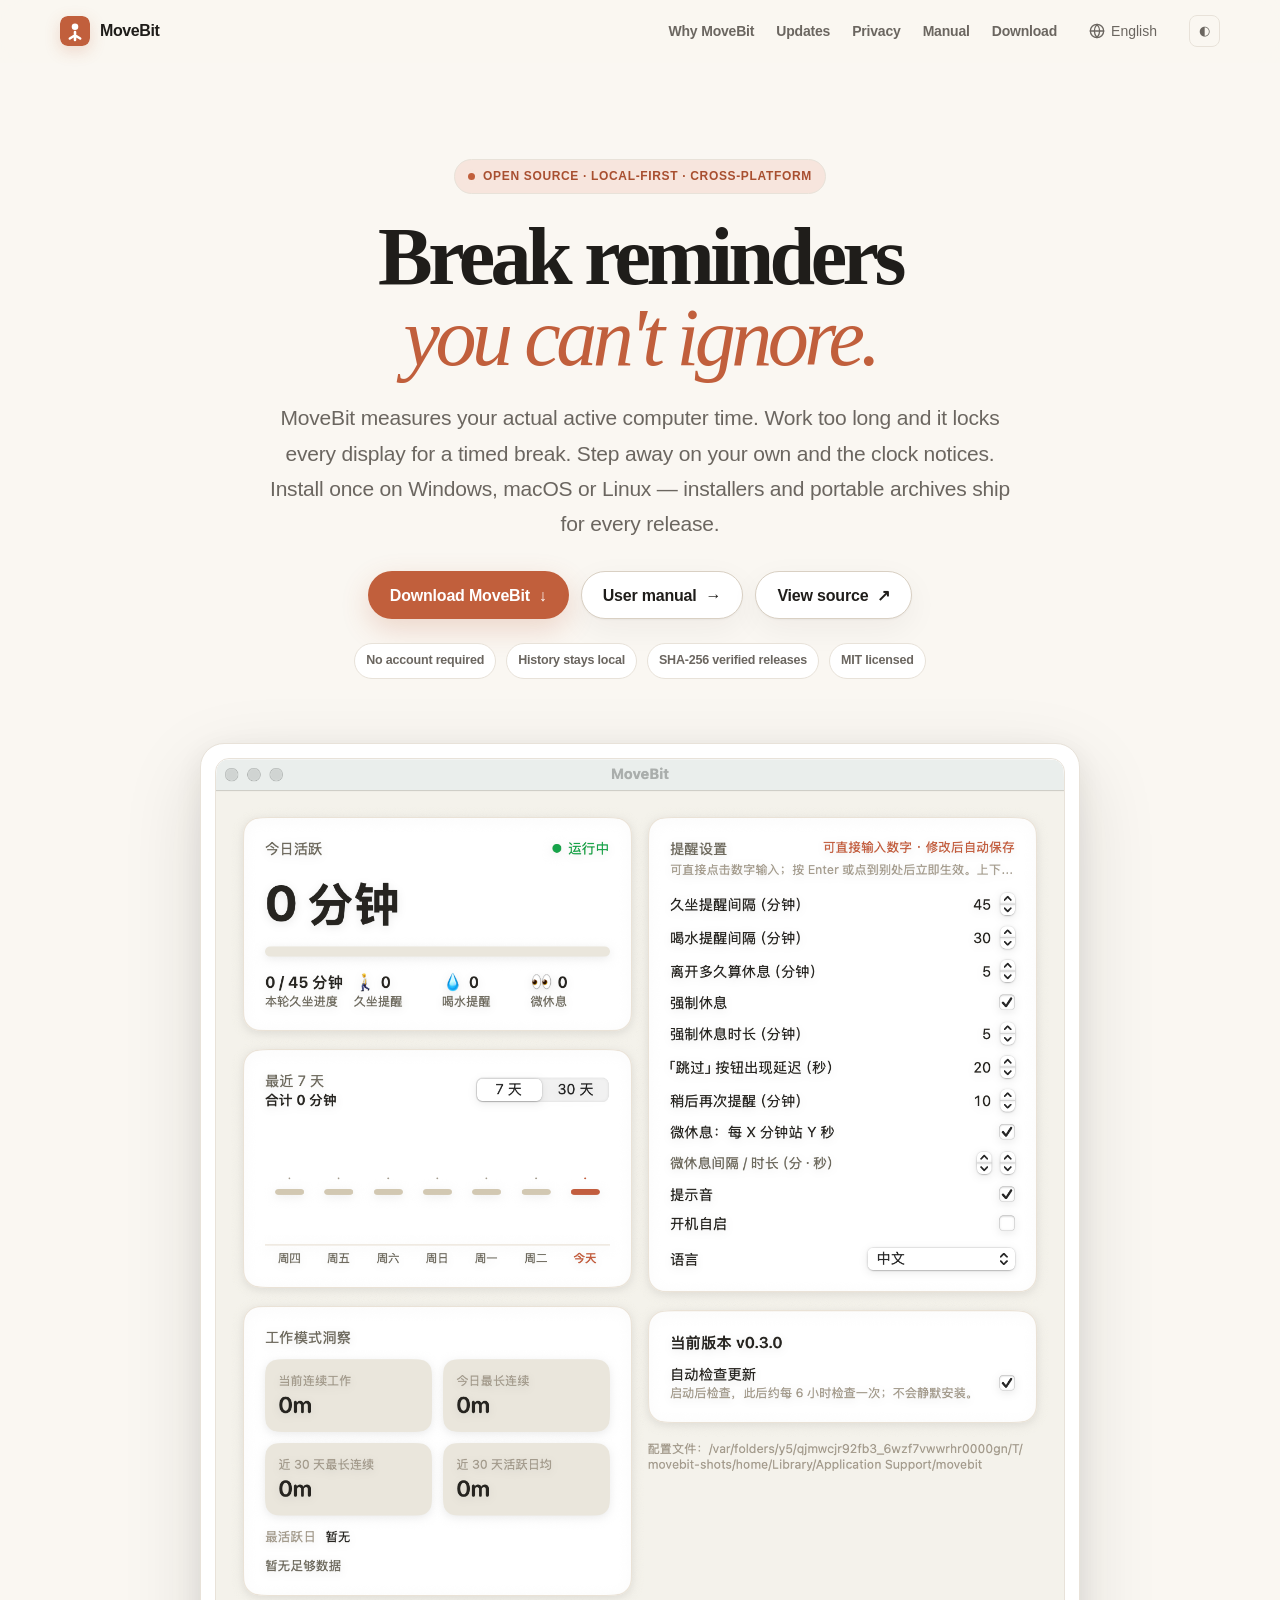
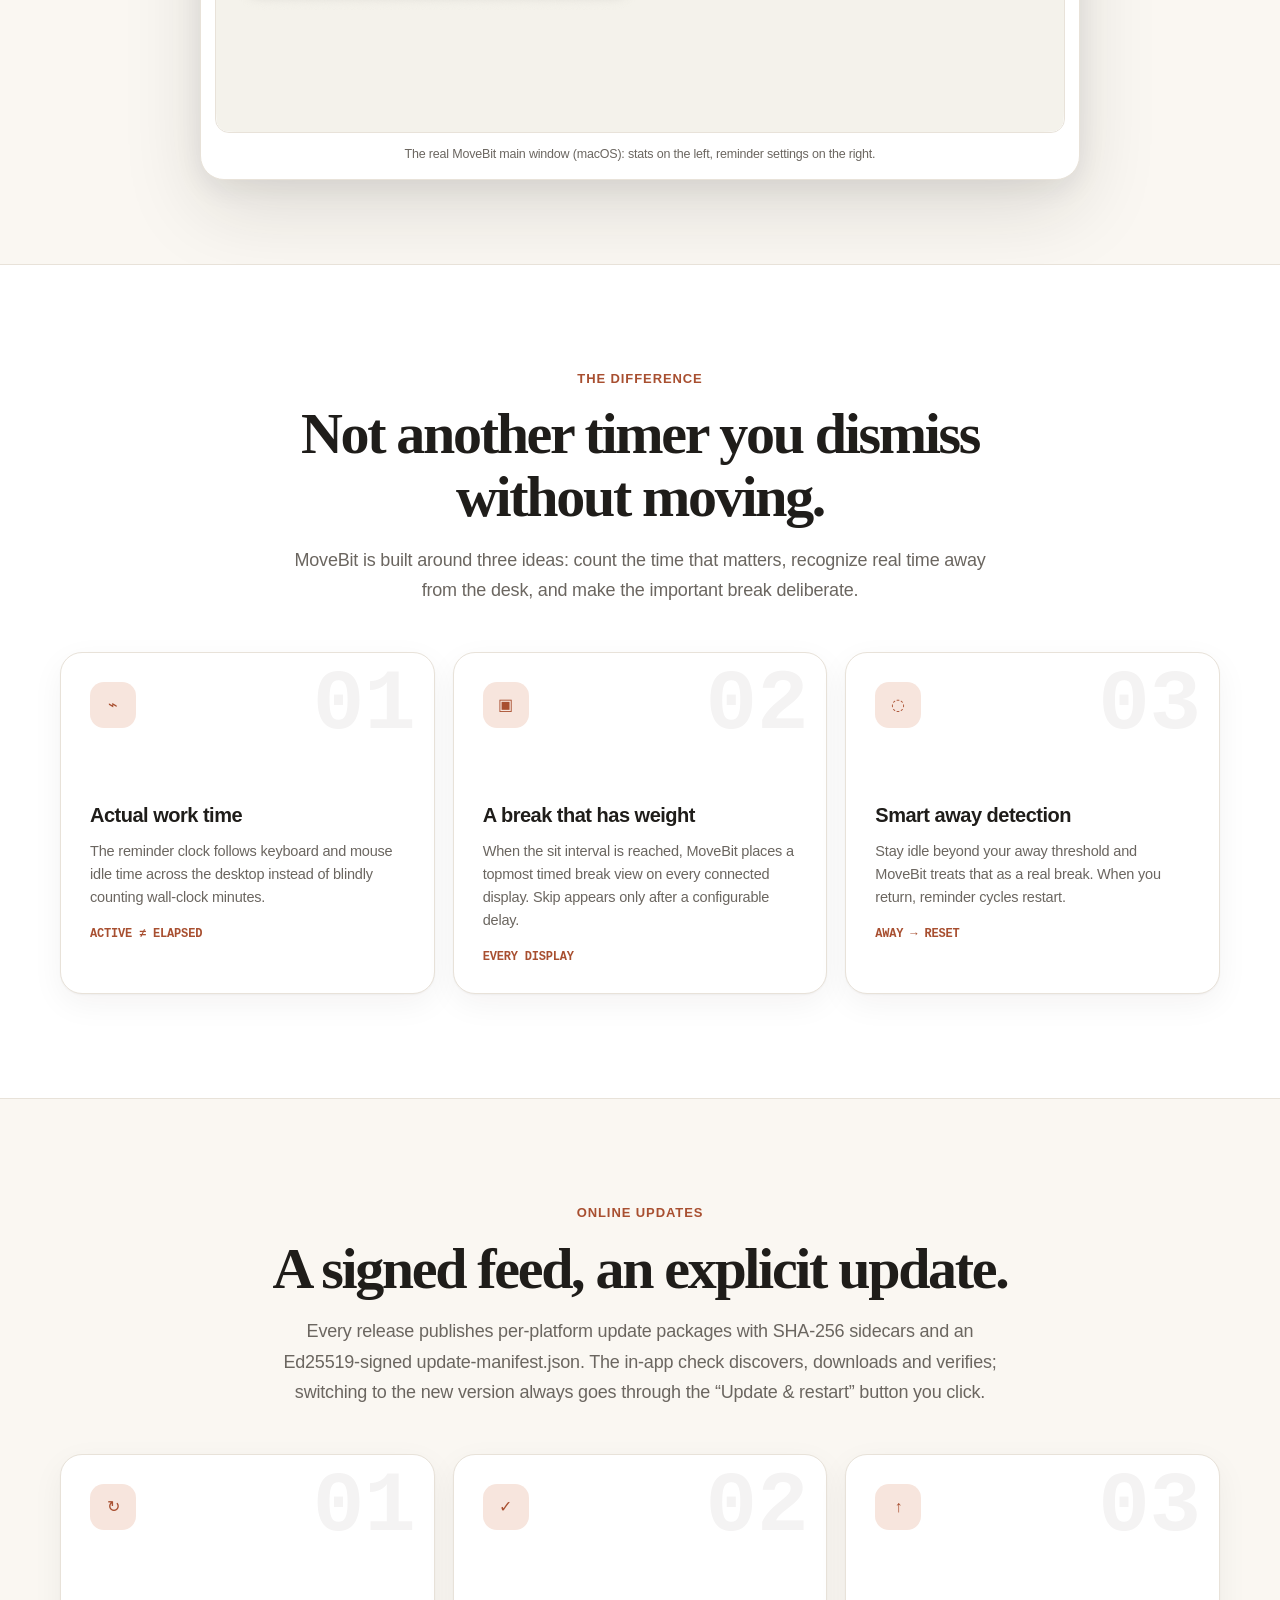
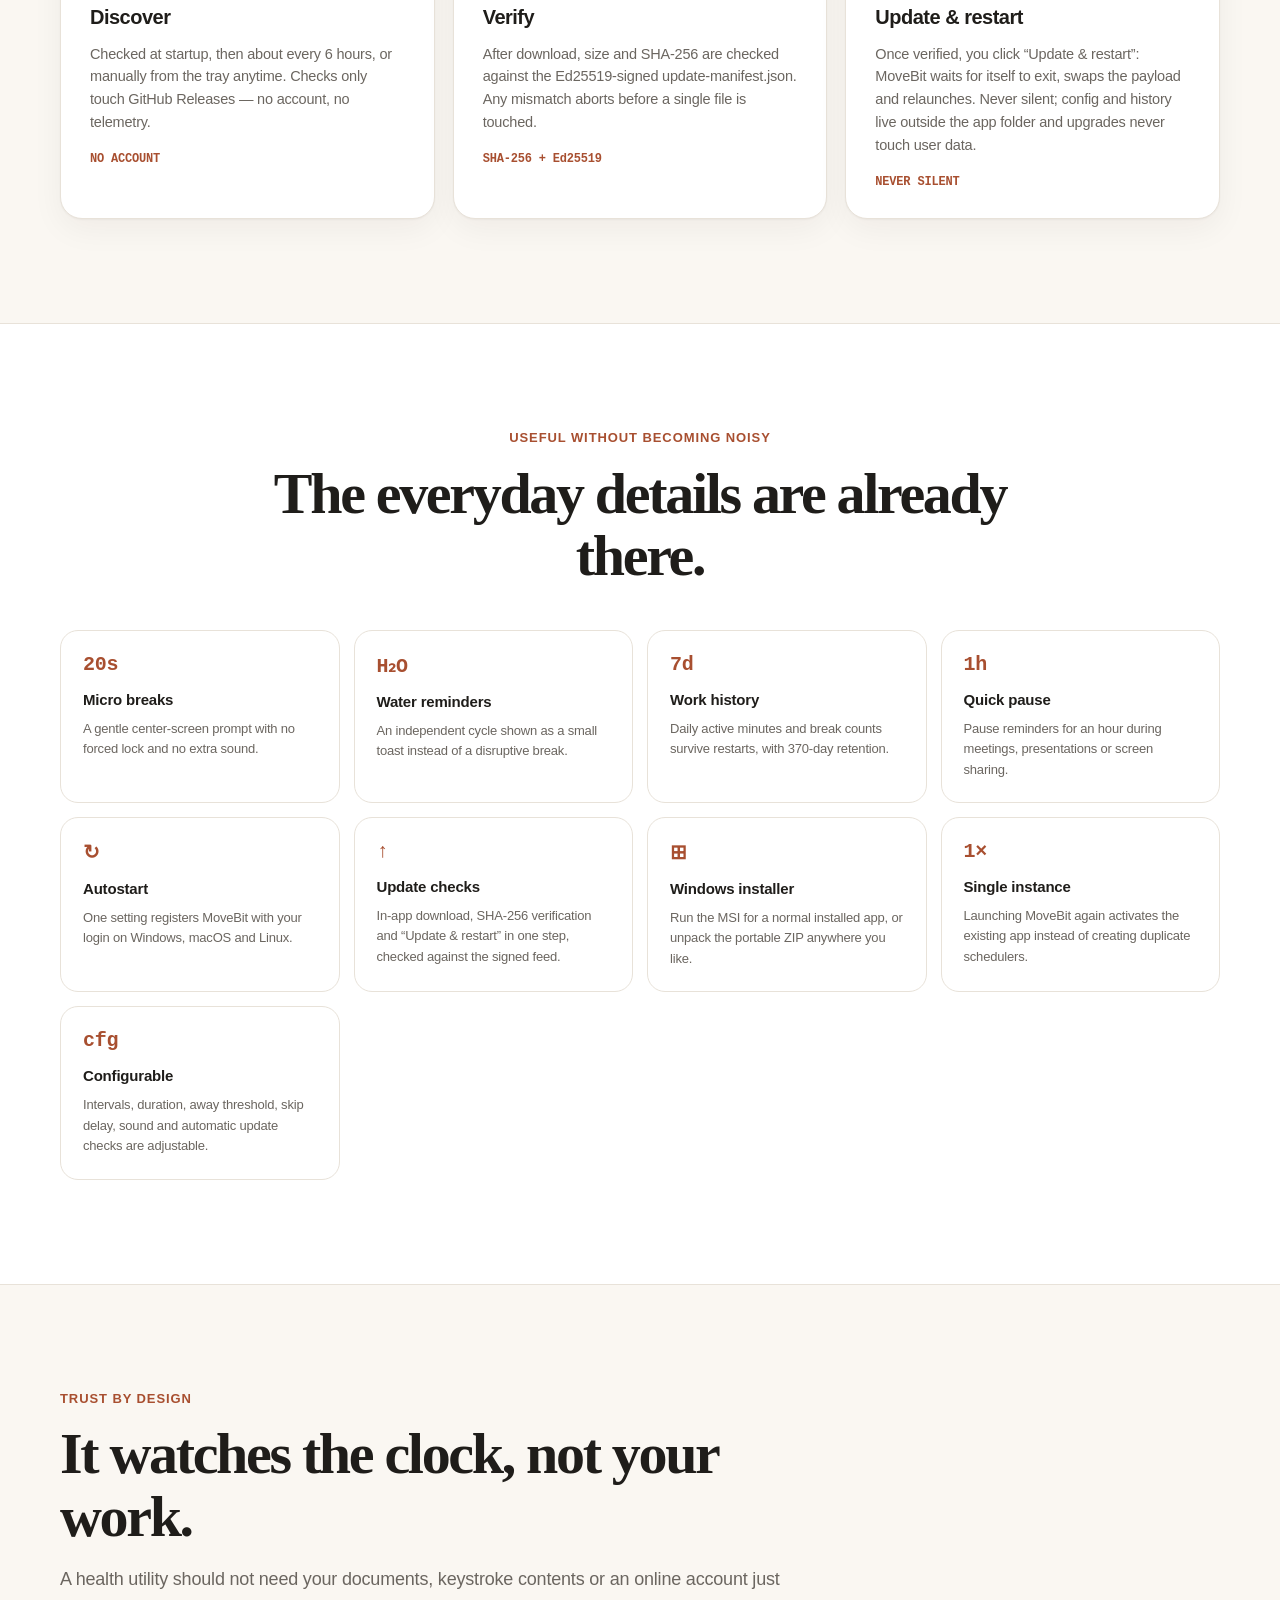
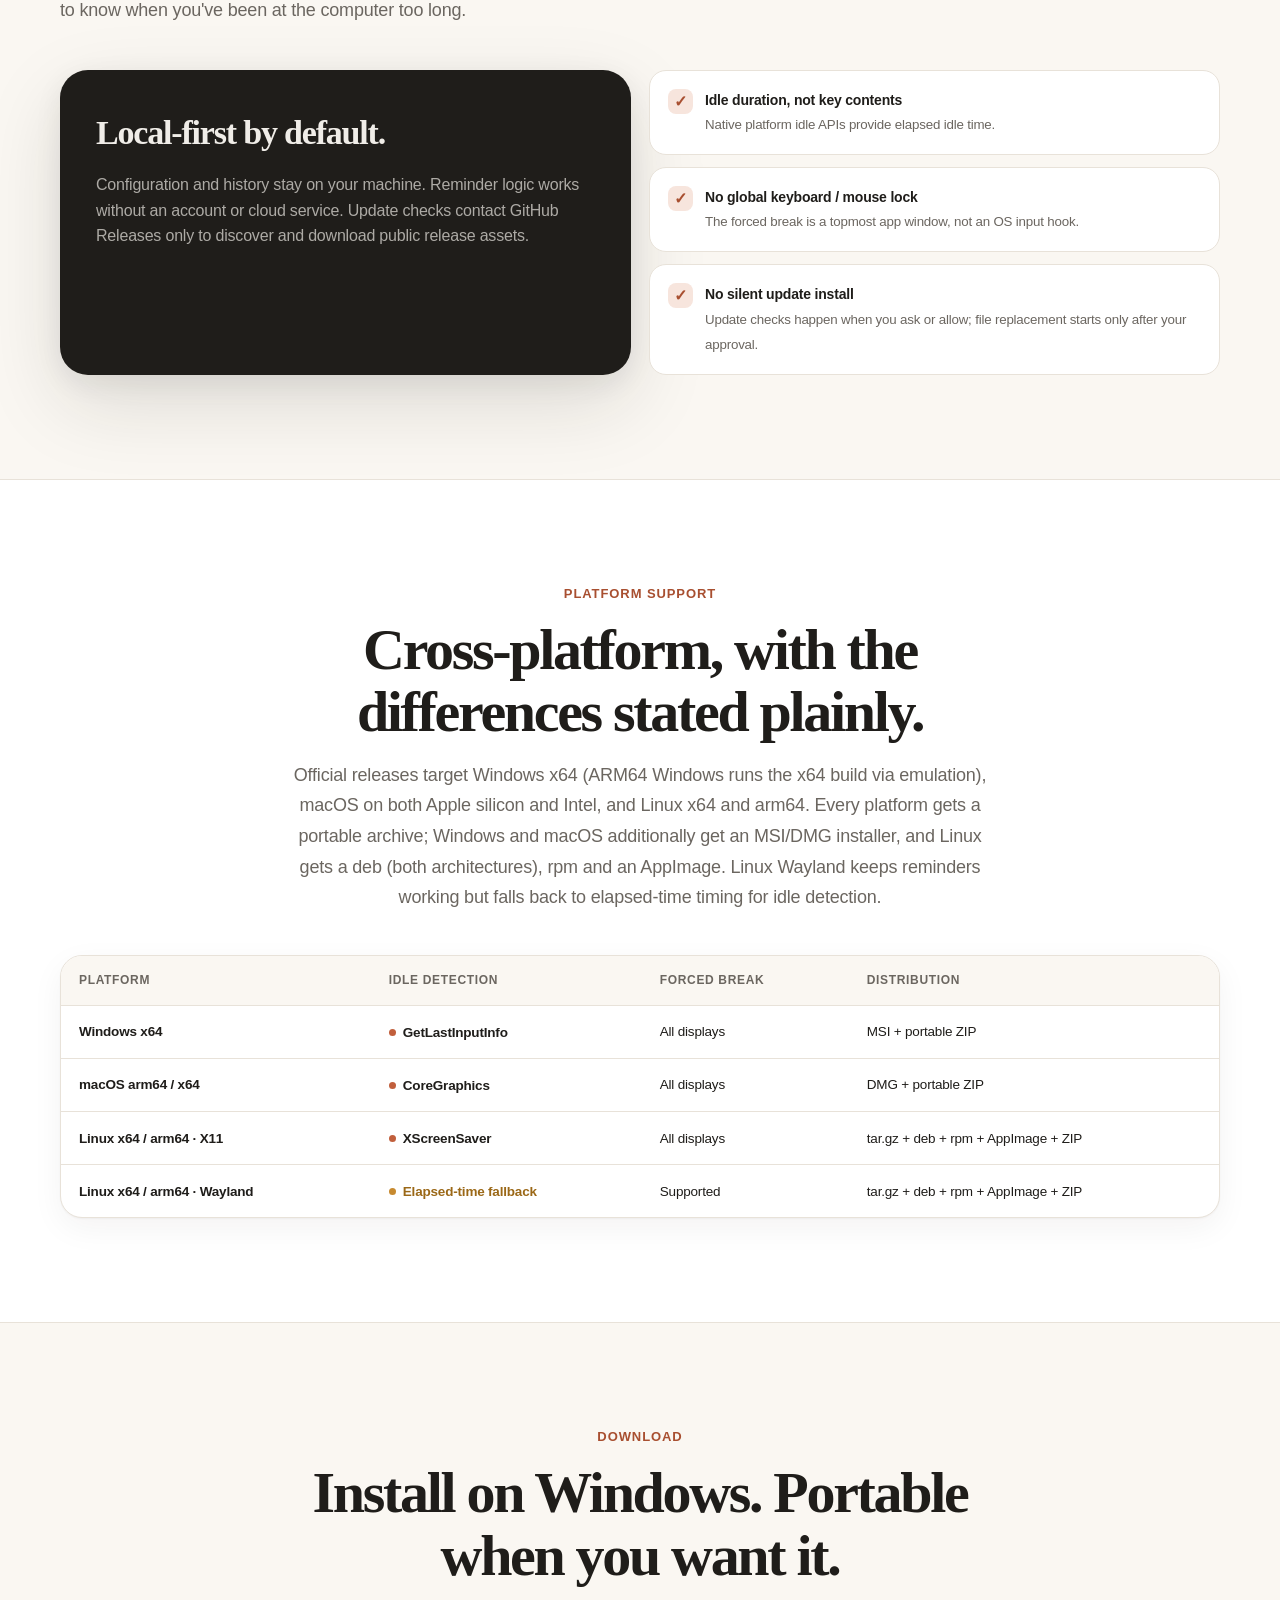
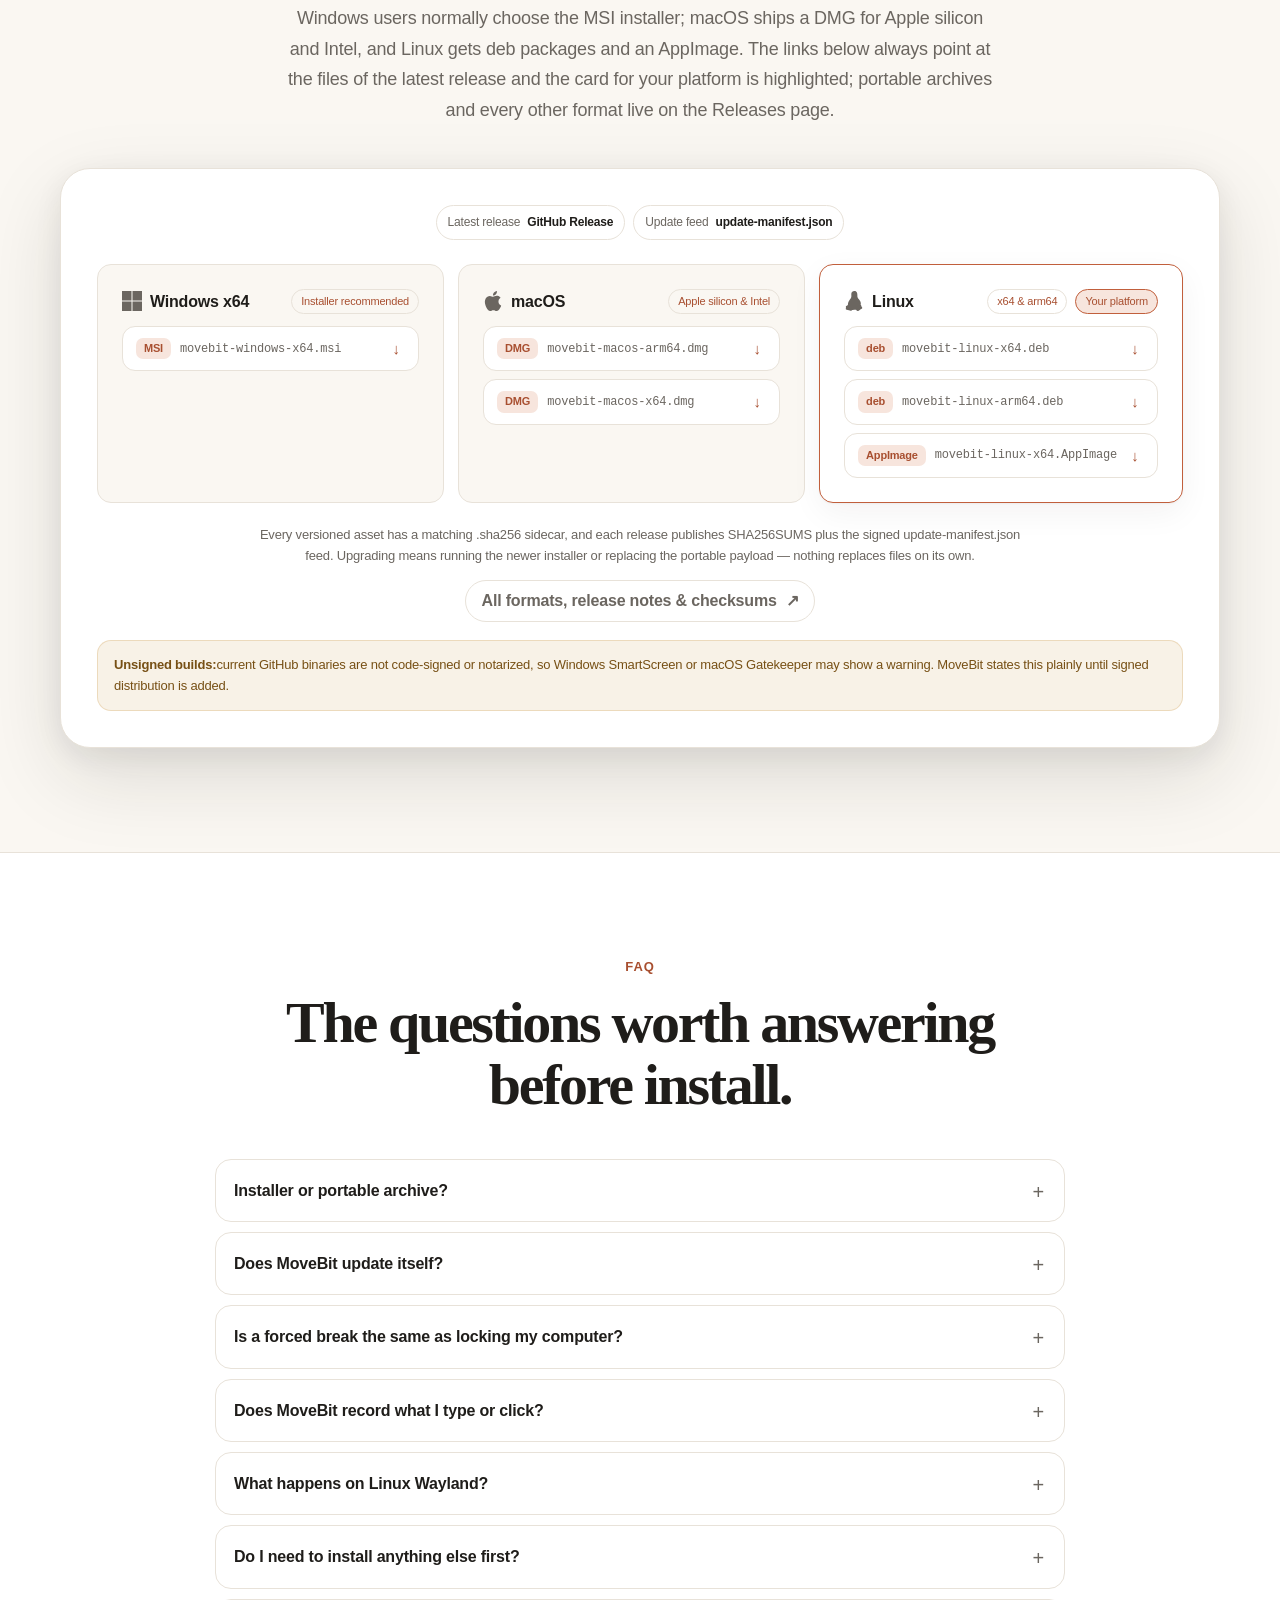
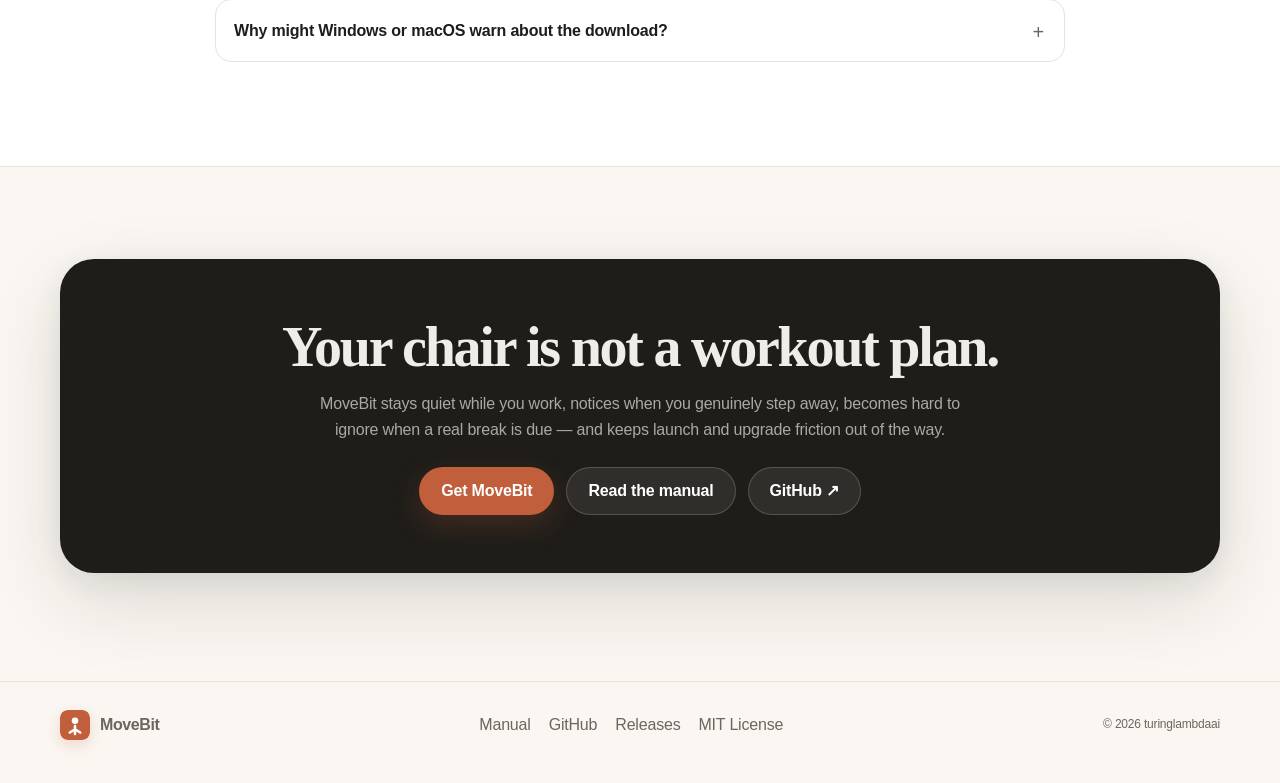
==== docs/index.html @ 4470aede "site: stable release-alias direct links, platform-aware download cards" ====
<!doctype html>
<html lang="zh-CN">
<head>
  <meta charset="utf-8">
  <meta name="viewport" content="width=device-width, initial-scale=1">
  <title>MoveBit — 一个真正能让你离开椅子的休息提醒</title>
  <meta name="description" content="MoveBit 是本地优先的跨平台桌面休息工具：统计真实电脑活跃时长、识别离席、在工作过久时锁定全部屏幕强制休息；Windows、macOS、Linux 均提供安装器与便携压缩包，发布附带 SHA-256 校验。">
  <meta name="theme-color" content="#faf7f2">
  <meta name="color-scheme" content="light dark">
  <link rel="canonical" href="https://movebit.jrtx.site/">
  <meta property="og:type" content="website">
  <meta property="og:site_name" content="MoveBit">
  <meta property="og:title" content="MoveBit — 一个真正能让你离开椅子的休息提醒">
  <meta property="og:description" content="统计真实活跃时长。该休息时，锁定全部屏幕。Windows、macOS、Linux 一次安装即可。">
  <meta property="og:url" content="https://movebit.jrtx.site/">
  <meta name="twitter:card" content="summary">
  <meta name="twitter:title" content="MoveBit — 一个真正能让你离开椅子的休息提醒">
  <meta name="twitter:description" content="统计真实活跃时长，识别离席，到点强制休息。">
  <script>
    // Anti-flicker: resolve theme (and language) before first paint.
    (function () {
      var t;
      try { t = localStorage.getItem('movebit-theme'); } catch (e) {}
      if (t !== 'light' && t !== 'dark') t = matchMedia('(prefers-color-scheme: dark)').matches ? 'dark' : 'light';
      document.documentElement.dataset.theme = t;
      var l;
      try { l = localStorage.getItem('movebit-lang-override-v2'); } catch (e) {}
      if (l !== 'zh' && l !== 'en') l = (navigator.language || 'zh').toLowerCase().indexOf('zh') === 0 ? 'zh' : 'en';
      document.documentElement.lang = l === 'zh' ? 'zh-CN' : 'en';
    })();
  </script>
  <link rel="stylesheet" href="styles.css">
  <script>document.documentElement.classList.add('js');</script>
  <script type="application/ld+json">
  {
    "@context": "https://schema.org",
    "@type": "SoftwareApplication",
    "name": "MoveBit",
    "applicationCategory": "HealthApplication",
    "operatingSystem": "Windows, macOS, Linux",
    "url": "https://movebit.jrtx.site/",
    "downloadUrl": "https://github.com/turinglambdaai/movebit/releases/latest",
    "codeRepository": "https://github.com/turinglambdaai/movebit",
    "license": "https://github.com/turinglambdaai/movebit/blob/main/LICENSE",
    "offers": { "@type": "Offer", "price": "0", "priceCurrency": "USD" }
  }
  </script>
</head>
<body>
  <a class="skip-link" href="#main" data-i18n="a11y.skip">跳到正文</a>

  <header class="nav" id="top">
    <div class="container nav-inner">
      <a class="brand" href="#top" aria-label="MoveBit home">
        <svg class="brand-mark" viewBox="0 0 64 64" aria-hidden="true">
          <rect width="64" height="64" rx="15" fill="#c15f3c"/>
          <circle cx="32" cy="23" r="7" fill="white"/>
          <path d="M32 34v17M32 41l-11 7M32 41l11 7" stroke="white" stroke-width="5.5" stroke-linecap="round"/>
        </svg>
        <span>MoveBit</span>
      </a>
      <nav class="nav-links" aria-label="Primary navigation">
        <a class="optional" href="#why"><span data-i18n="nav.why">为什么是 MoveBit</span></a>
        <a class="optional" href="#updates"><span data-i18n="nav.updates">在线更新</span></a>
        <a class="optional" href="#privacy"><span data-i18n="nav.privacy">隐私</span></a>
        <a class="optional" href="manual.html"><span data-i18n="nav.manual">手册</span></a>
        <a class="download-link" href="#download"><span data-i18n="nav.download">下载</span></a>
        <div class="lang-dropdown-wrapper">
            <button class="lang-btn" type="button" onclick="void 0" aria-label="Switch language">
                <svg width="16" height="16" viewBox="0 0 24 24" fill="none" stroke="currentColor" stroke-width="2" stroke-linecap="round" stroke-linejoin="round"><circle cx="12" cy="12" r="10"></circle><line x1="2" y1="12" x2="22" y2="12"></line><path d="M12 2a15.3 15.3 0 0 1 4 10 15.3 15.3 0 0 1-4 10 15.3 15.3 0 0 1-4-10 15.3 15.3 0 0 1 4-10z"></path></svg>
                <span id="current-lang-label">简体中文</span>
            </button>
            <ul class="lang-menu">
                <li onclick="setLanguage('en')">English</li>
                <li onclick="setLanguage('zh')">简体中文</li>
            </ul>
        </div>
        <button class="theme-btn" id="theme-btn" type="button" aria-label="Toggle theme">◐</button>
      </nav>
    </div>
  </header>

  <main id="main">
    <section class="hero">
      <div class="container">
        <div class="hero-copy">
          <div class="eyebrow animate"><span class="eyebrow-dot"></span><span data-i18n="hero.eyebrow">开源 · 本地优先 · 跨平台</span></div>
          <h1 class="animate">
            <span data-i18n="hero.h1a">一个真正能让你</span><br>
            <span class="accent" data-i18n="hero.h1b">离开椅子的休息提醒。</span>
          </h1>
          <p class="hero-lead animate" data-i18n="hero.lead">MoveBit 统计你真正操作电脑的活跃时长。工作太久，它会把全部屏幕锁定进入定时休息；你自己离开工位时，它也能识别。Windows、macOS、Linux 一次安装即可，每个发布都同时提供安装器与便携压缩包。</p>
          <div class="hero-actions animate">
            <a class="btn btn-primary" id="hero-download" href="#download"><span data-i18n="hero.download">下载 MoveBit</span><span aria-hidden="true">↓</span></a>
            <a class="btn btn-secondary" href="manual.html"><span data-i18n="hero.manual">使用手册</span><span aria-hidden="true">→</span></a>
            <a class="btn btn-secondary" href="https://github.com/turinglambdaai/movebit" target="_blank" rel="noopener"><span data-i18n="hero.source">查看源码</span><span aria-hidden="true">↗</span></a>
          </div>
          <div class="trust-row animate" aria-label="Product characteristics">
            <span class="trust-chip" data-i18n="chip.account">无需账户</span>
            <span class="trust-chip" data-i18n="chip.local">历史记录保存在本机</span>
            <span class="trust-chip" data-i18n="chip.sha">SHA-256 校验发布</span>
            <span class="trust-chip" data-i18n="chip.mit">MIT 开源许可</span>
          </div>
        </div>

        <figure class="shot-frame animate">
          <img src="img/movebit-main-light.png" alt="MoveBit 主窗口（macOS）：今日活跃、最近 7 天图表、工作模式洞察与提醒设置" data-i18n-alt="shot.alt" loading="lazy">
          <figcaption class="shot-caption" data-i18n="shot.caption">MoveBit 主窗口（macOS 实拍）：左边是统计，右边是提醒设置。</figcaption>
        </figure>
      </div>
    </section>

    <section class="section section-alt" id="why">
      <div class="container">
        <div class="center-head">
          <div class="section-kicker animate" data-i18n="why.kicker">核心差异</div>
          <h2 class="section-title animate" data-i18n="why.title">不是又一个被你顺手关掉，却依然没有起身的计时器。</h2>
          <p class="section-lead animate" data-i18n="why.lead">MoveBit 围绕三件事设计：只累计真正重要的活跃时间、识别你实际离开工位的休息、让关键的长休息变成一个需要认真对待的动作。</p>
        </div>

        <div class="core-grid">
          <article class="core-card animate" data-step="01">
            <div class="core-icon" aria-hidden="true">⌁</div>
            <h3 data-i18n="why.c1.title">真实活跃时长</h3>
            <p data-i18n="why.c1.body">提醒时钟参考整个桌面的键鼠空闲时长，而不是机械累计自然时间。</p>
            <div class="core-meta" data-i18n="why.c1.meta">活跃时间 ≠ 自然时间</div>
          </article>
          <article class="core-card animate" data-step="02">
            <div class="core-icon" aria-hidden="true">▣</div>
            <h3 data-i18n="why.c2.title">真正有分量的休息</h3>
            <p data-i18n="why.c2.body">久坐周期到点后，MoveBit 会在所有已连接显示器上显示置顶的定时休息界面；跳过操作延迟出现。</p>
            <div class="core-meta" data-i18n="why.c2.meta">覆盖每块显示器</div>
          </article>
          <article class="core-card animate" data-step="03">
            <div class="core-icon" aria-hidden="true">◌</div>
            <h3 data-i18n="why.c3.title">聪明的离席识别</h3>
            <p data-i18n="why.c3.body">空闲超过离席阈值后，MoveBit 会把这段时间视为一次真正的休息；回来后提醒周期重新开始。</p>
            <div class="core-meta" data-i18n="why.c3.meta">离席 → 重置</div>
          </article>
        </div>
      </div>
    </section>

    <section class="section" id="updates">
      <div class="container">
        <div class="center-head">
          <div class="section-kicker animate" data-i18n="upd.kicker">在线更新</div>
          <h2 class="section-title animate" data-i18n="upd.title">带签名的更新 feed，明确的更新动作。</h2>
          <p class="section-lead animate" data-i18n="upd.lead">每个发布都提供各平台的更新包、SHA-256 校验文件，以及 Ed25519 签名的 update-manifest.json。应用内「检查更新」负责发现、下载与校验；换成新版本永远经过你点击的「更新并重启」。</p>
        </div>

        <div class="core-grid">
          <article class="core-card animate" data-step="01">
            <div class="core-icon" aria-hidden="true">↻</div>
            <h3 data-i18n="upd.c1.title">发现</h3>
            <p data-i18n="upd.c1.body">启动后检查一次，此后约每 6 小时一次，也可以在托盘随时手动「检查更新」。检查只访问 GitHub Releases——无需账户，无遥测。</p>
            <div class="core-meta" data-i18n="upd.c1.meta">无需账户</div>
          </article>
          <article class="core-card animate" data-step="02">
            <div class="core-icon" aria-hidden="true">✓</div>
            <h3 data-i18n="upd.c2.title">校验</h3>
            <p data-i18n="upd.c2.body">下载完成后校验字节数与 SHA-256，全部对着 Ed25519 签名的 update-manifest.json 核对；任何不一致都会中止更新，不动任何文件。</p>
            <div class="core-meta">SHA-256 + Ed25519</div>
          </article>
          <article class="core-card animate" data-step="03">
            <div class="core-icon" aria-hidden="true">↑</div>
            <h3 data-i18n="upd.c3.title">更新并重启</h3>
            <p data-i18n="upd.c3.body">校验通过后由你点击「更新并重启」：MoveBit 等自己退出后替换文件再启动。绝不静默安装；配置与历史保存在应用目录之外，升级不碰用户数据。</p>
            <div class="core-meta" data-i18n="upd.c3.meta">绝不静默</div>
          </article>
        </div>
      </div>
    </section>

    <section class="section section-alt" id="features">
      <div class="container">
        <div class="center-head">
          <div class="section-kicker animate" data-i18n="feat.kicker">有用，但不喧宾夺主</div>
          <h2 class="section-title animate" data-i18n="feat.title">日常真正需要的细节，也已经补齐。</h2>
        </div>
        <div class="feature-grid">
          <article class="feature animate"><div class="feature-symbol">20s</div><h3 data-i18n="feat.f1.title">微休息</h3><p data-i18n="feat.f1.body">屏幕中央的轻提示，不强制锁定，也不额外制造声音。</p></article>
          <article class="feature animate"><div class="feature-symbol">H₂O</div><h3 data-i18n="feat.f2.title">喝水提醒</h3><p data-i18n="feat.f2.body">独立周期，以轻量 toast 出现，而不是把喝水也做成强制休息。</p></article>
          <article class="feature animate"><div class="feature-symbol">7d</div><h3 data-i18n="feat.f3.title">工作历史</h3><p data-i18n="feat.f3.body">每日活跃分钟数与休息次数跨重启保存，并保留 370 天。</p></article>
          <article class="feature animate"><div class="feature-symbol">1h</div><h3 data-i18n="feat.f4.title">一键暂停</h3><p data-i18n="feat.f4.body">会议、演示或共享屏幕时，可从托盘快速暂停提醒一小时。</p></article>
          <article class="feature animate"><div class="feature-symbol">↻</div><h3 data-i18n="feat.f5.title">随系统启动</h3><p data-i18n="feat.f5.body">一个开关即可让 MoveBit 在 Windows、macOS 与 Linux 登录时启动。</p></article>
          <article class="feature animate"><div class="feature-symbol">↑</div><h3 data-i18n="feat.f6.title">检查更新</h3><p data-i18n="feat.f6.body">应用内下载、SHA-256 校验、「更新并重启」一步完成，全程对签名 feed 核对。</p></article>
          <article class="feature animate"><div class="feature-symbol">⊞</div><h3 data-i18n="feat.f7.title">Windows 安装版</h3><p data-i18n="feat.f7.body">运行 MSI 即可作为常规桌面应用安装；也可以把便携 ZIP 解压到任意目录使用。</p></article>
          <article class="feature animate"><div class="feature-symbol">1×</div><h3 data-i18n="feat.f8.title">单实例</h3><p data-i18n="feat.f8.body">重复启动时会唤起已有实例，不会再创建一套重复的提醒计时器。</p></article>
          <article class="feature animate"><div class="feature-symbol">cfg</div><h3 data-i18n="feat.f9.title">可配置</h3><p data-i18n="feat.f9.body">提醒间隔、休息时长、离席阈值、跳过延迟、声音与自动检查更新均可调整。</p></article>
        </div>
      </div>
    </section>

    <section class="section" id="privacy">
      <div class="container">
        <div class="section-kicker animate" data-i18n="priv.kicker">从设计上建立信任</div>
        <h2 class="section-title animate" data-i18n="priv.title">它关心的是你多久没动，而不是你在做什么。</h2>
        <p class="section-lead animate" data-i18n="priv.lead">一个健康工具不应该为了判断你是否坐得太久，就需要读取文档、记录按键内容，或者要求你注册在线账户。</p>

        <div class="privacy-panel">
          <article class="privacy-main animate">
            <h3 data-i18n="priv.main.title">默认就是本地优先。</h3>
            <p data-i18n="priv.main.body">配置与历史记录保存在你的机器上，提醒逻辑无需账户或云服务。更新检查只会访问 GitHub Releases，用于发现和下载公开发布文件。</p>
          </article>
          <div class="privacy-list">
            <div class="privacy-item animate"><span class="check">✓</span><span><strong data-i18n="priv.p1.title">读取空闲时长，而不是按键内容</strong><small data-i18n="priv.p1.body">使用系统原生空闲 API 获取经过的空闲时间。</small></span></div>
            <div class="privacy-item animate"><span class="check">✓</span><span><strong data-i18n="priv.p2.title">不做全局键鼠锁定</strong><small data-i18n="priv.p2.body">强制休息是置顶应用窗口，不是操作系统级输入钩子。</small></span></div>
            <div class="privacy-item animate"><span class="check">✓</span><span><strong data-i18n="priv.p3.title">不静默强制安装更新</strong><small data-i18n="priv.p3.body">检查更新在你主动点击或明确允许时发生；替换程序文件只会经过你的确认。</small></span></div>
          </div>
        </div>
      </div>
    </section>

    <section class="section section-alt" id="platforms">
      <div class="container">
        <div class="center-head">
          <div class="section-kicker animate" data-i18n="plat.kicker">平台支持</div>
          <h2 class="section-title animate" data-i18n="plat.title">跨平台，但把不同平台的差异说清楚。</h2>
          <p class="section-lead animate" data-i18n="plat.lead">当前正式发布支持 Windows x64（ARM64 Windows 通过模拟运行 x64 构建）、Apple silicon 与 Intel 的 macOS，以及 Linux x64 与 arm64。每个平台都有便携压缩包；Windows 与 macOS 额外提供 MSI/DMG 安装器，Linux 提供 deb（双架构）与 AppImage。Linux Wayland 下提醒仍能工作，但空闲检测会退化为自然时间。</p>
        </div>

        <div class="support-wrap animate">
          <table class="support-table">
            <thead><tr><th data-i18n="plat.th1">平台</th><th data-i18n="plat.th2">空闲检测</th><th data-i18n="plat.th3">强制休息</th><th data-i18n="plat.th4">分发</th></tr></thead>
            <tbody>
              <tr><td><strong>Windows x64</strong></td><td><span class="status">GetLastInputInfo</span></td><td data-i18n="plat.all">所有显示器</td><td data-i18n="plat.dist.win">MSI + 便携 ZIP</td></tr>
              <tr><td><strong>macOS arm64 / x64</strong></td><td><span class="status">CoreGraphics</span></td><td data-i18n="plat.all2">所有显示器</td><td data-i18n="plat.dist.mac">DMG + 便携 ZIP</td></tr>
              <tr><td><strong>Linux x64 / arm64 · X11</strong></td><td><span class="status">XScreenSaver</span></td><td data-i18n="plat.all3">所有显示器</td><td data-i18n="plat.dist.linux">tar.gz + deb + rpm + AppImage + ZIP</td></tr>
              <tr><td><strong>Linux x64 / arm64 · Wayland</strong></td><td><span class="status fallback" data-i18n="plat.fallback">自然时间降级</span></td><td data-i18n="plat.supported">支持</td><td data-i18n="plat.dist.linux2">tar.gz + deb + rpm + AppImage + ZIP</td></tr>
            </tbody>
          </table>
        </div>
      </div>
    </section>

    <section class="section" id="download">
      <div class="container">
        <div class="center-head">
          <div class="section-kicker animate" data-i18n="dl.kicker">下载</div>
          <h2 class="section-title animate" data-i18n="dl.title">Windows 推荐安装；需要时，便携版一直都在。</h2>
          <p class="section-lead animate" data-i18n="dl.lead">Windows 用户通常选择 MSI 安装版；macOS 在 Apple silicon 和 Intel 上都提供 DMG，Linux 提供 deb 与 AppImage。下面的直链永远指向最新发布的文件，你所在平台的卡片会自动高亮；便携压缩包与其余格式都在 Releases 页。</p>
        </div>

        <div class="download-shell animate">
          <div class="release-line">
            <span class="release-badge"><span data-i18n="dl.badge.release">最新版本</span> <strong id="release-version">GitHub Release</strong></span>
            <span class="release-badge"><span data-i18n="dl.badge.feed">更新 feed</span> <strong>update-manifest.json</strong></span>
          </div>
          <div class="dl-grid" id="dl-grid">
            <div class="dl-card" data-os="windows">
              <div class="download-head"><span class="head-icon"><svg role="img" viewBox="0 0 24 24" fill="currentColor" aria-hidden="true"><path d="M0 0h11.377v11.372H0zm12.623 0H24v11.372H12.623zM0 12.623h11.377V24H0zm12.623 0H24V24H12.623z"/></svg></span><strong>Windows x64</strong><span class="download-tag" data-i18n="dl.tag.installer">推荐安装版</span></div>
              <div class="dl-assets">
                <a class="format-link" href="https://github.com/turinglambdaai/movebit/releases/latest/download/movebit-windows-x64.msi"><span class="format-kind">MSI</span><span class="format-name">movebit-windows-x64.msi</span><span class="download-arrow" aria-hidden="true">↓</span></a>
              </div>
            </div>
            <div class="dl-card" data-os="macos">
              <div class="download-head"><span class="head-icon"><svg role="img" viewBox="0 0 24 24" fill="currentColor" aria-hidden="true"><path d="M12.152 6.896c-.948 0-2.415-1.078-3.96-1.04-2.04.027-3.91 1.183-4.961 3.014-2.117 3.675-.546 9.103 1.519 12.09 1.013 1.454 2.208 3.09 3.792 3.039 1.52-.065 2.09-.987 3.935-.987 1.831 0 2.35.987 3.96.948 1.637-.026 2.676-1.48 3.676-2.948 1.156-1.688 1.636-3.325 1.662-3.415-.039-.013-3.182-1.221-3.22-4.857-.026-3.04 2.48-4.494 2.597-4.559-1.429-2.09-3.623-2.324-4.39-2.376-2-.156-3.675 1.09-4.61 1.09zM15.53 3.83c.843-1.012 1.4-2.427 1.245-3.83-1.207.052-2.662.805-3.532 1.818-.78.896-1.454 2.338-1.273 3.714 1.338.104 2.715-.688 3.559-1.701"/></svg></span><strong>macOS</strong><span class="download-tag" data-i18n="dl.tag.apple">Apple silicon 与 Intel</span></div>
              <div class="dl-assets">
                <a class="format-link" href="https://github.com/turinglambdaai/movebit/releases/latest/download/movebit-macos-arm64.dmg"><span class="format-kind">DMG</span><span class="format-name">movebit-macos-arm64.dmg</span><span class="download-arrow" aria-hidden="true">↓</span></a>
                <a class="format-link" href="https://github.com/turinglambdaai/movebit/releases/latest/download/movebit-macos-x64.dmg"><span class="format-kind">DMG</span><span class="format-name">movebit-macos-x64.dmg</span><span class="download-arrow" aria-hidden="true">↓</span></a>
              </div>
            </div>
            <div class="dl-card" data-os="linux">
              <div class="download-head"><span class="head-icon"><svg role="img" viewBox="0 0 24 24" fill="currentColor" aria-hidden="true"><path d="M12.504 0c-.155 0-.315.008-.48.021-4.226.333-3.105 4.807-3.17 6.298-.076 1.092-.3 1.953-1.05 3.02-.885 1.051-2.127 2.75-2.716 4.521-.278.832-.41 1.684-.287 2.489a.424.424 0 00-.11.135c-.26.268-.45.6-.663.839-.199.199-.485.267-.797.4-.313.136-.658.269-.864.68-.09.189-.136.394-.132.602 0 .199.027.4.055.536.058.399.116.728.04.97-.249.68-.28 1.145-.106 1.484.174.334.535.47.94.601.81.2 1.91.135 2.774.6.926.466 1.866.67 2.616.47.526-.116.97-.464 1.208-.946.587-.003 1.23-.269 2.26-.334.699-.058 1.574.267 2.577.2.025.134.063.198.114.333l.003.003c.391.778 1.113 1.132 1.884 1.071.771-.06 1.592-.536 2.257-1.306.631-.765 1.683-1.084 2.378-1.503.348-.199.629-.469.649-.853.023-.4-.2-.811-.714-1.376v-.097l-.003-.003c-.17-.2-.25-.535-.338-.926-.085-.401-.182-.786-.492-1.046h-.003c-.059-.054-.123-.067-.188-.135a.357.357 0 00-.19-.064c.431-1.278.264-2.55-.173-3.694-.533-1.41-1.465-2.638-2.175-3.483-.796-1.005-1.576-1.957-1.56-3.368.026-2.152.236-6.133-3.544-6.139z"/></svg></span><strong>Linux</strong><span class="download-tag">x64 &amp; arm64</span></div>
              <div class="dl-assets">
                <a class="format-link" href="https://github.com/turinglambdaai/movebit/releases/latest/download/movebit-linux-x64.deb"><span class="format-kind">deb</span><span class="format-name">movebit-linux-x64.deb</span><span class="download-arrow" aria-hidden="true">↓</span></a>
                <a class="format-link" href="https://github.com/turinglambdaai/movebit/releases/latest/download/movebit-linux-arm64.deb"><span class="format-kind">deb</span><span class="format-name">movebit-linux-arm64.deb</span><span class="download-arrow" aria-hidden="true">↓</span></a>
                <a class="format-link" href="https://github.com/turinglambdaai/movebit/releases/latest/download/movebit-linux-x64.AppImage"><span class="format-kind">AppImage</span><span class="format-name">movebit-linux-x64.AppImage</span><span class="download-arrow" aria-hidden="true">↓</span></a>
              </div>
            </div>
          </div>
          <p class="download-note" data-i18n="dl.note">每个版本化资产都有对应的 .sha256 文件，每个发布还提供 SHA256SUMS 与签名的 update-manifest.json feed。升级就是运行新版安装器或替换便携目录——没有任何步骤会自行替换文件。</p>
          <div style="text-align:center;margin-top:14px"><a class="btn btn-quiet" href="https://github.com/turinglambdaai/movebit/releases" target="_blank" rel="noopener"><span data-i18n="dl.notes">全部格式、版本说明与校验值</span><span aria-hidden="true">↗</span></a></div>
          <div class="warning"><strong data-i18n="dl.warn.strong">未签名构建：</strong><span data-i18n="dl.warn.body">当前 GitHub 二进制文件尚未进行代码签名或 macOS 公证，因此 Windows SmartScreen 或 macOS Gatekeeper 可能提示警告。在签名分发完成前，MoveBit 会明确说明这一点。</span></div>
        </div>
      </div>
    </section>

    <section class="section section-alt" id="faq">
      <div class="container">
        <div class="center-head">
          <div class="section-kicker animate">FAQ</div>
          <h2 class="section-title animate" data-i18n="faq.title">安装之前，值得先说清楚的问题。</h2>
        </div>
        <div class="faq">
          <details class="animate"><summary data-i18n="faq.q1">选安装版还是便携版？</summary><p data-i18n="faq.a1">日常长期使用推荐安装版：Windows MSI 或 macOS DMG。它给 MoveBit 一个稳定的位置、开始菜单/启动台入口和标准卸载。临时使用、U 盘、受管电脑不希望安装，或者你偏爱便携软件时再选便携 ZIP、Linux tar.gz 或 AppImage。</p></details>
          <details class="animate"><summary data-i18n="faq.q2">MoveBit 支持在线更新吗？</summary><p data-i18n="faq.a2">支持。「检查更新」读取 Ed25519 签名的 update-manifest.json，发现新版本后下载并做 SHA-256 校验，全部通过再由你点击「更新并重启」完成换新。任何一步校验失败都会中止，当前版本原封不动。</p></details>
          <details class="animate"><summary data-i18n="faq.q3">强制休息等于锁死电脑吗？</summary><p data-i18n="faq.a3">不是。MoveBit 使用置顶的全屏应用窗口，不会安装全局键盘或鼠标钩子，因此应用异常退出也不会把系统输入留在全局禁用状态。</p></details>
          <details class="animate"><summary data-i18n="faq.q4">MoveBit 会记录我输入或点击了什么吗？</summary><p data-i18n="faq.a4">不会。空闲检测模块只向操作系统询问距离上次用户输入过去了多久；提醒逻辑需要空闲时长，而不是按键、文档或点击内容。</p></details>
          <details class="animate"><summary data-i18n="faq.q5">Linux Wayland 下会怎样？</summary><p data-i18n="faq.a5">无法获得受支持的全局空闲信息时，MoveBit 会退化为自然时间提醒。提醒与在线更新仍然工作，只是自动离席识别的精度会下降。</p></details>
          <details class="animate"><summary data-i18n="faq.q6">需要另外安装别的运行时吗？</summary><p data-i18n="faq.a6">使用打包 Release 时不需要。MoveBit 自带所需的一切——Linux 上唯一的外部依赖是 GTK 4 及其系统库。</p></details>
          <details class="animate"><summary data-i18n="faq.q7">为什么 Windows 或 macOS 可能对下载文件发出警告？</summary><p data-i18n="faq.a7">当前社区构建尚未签名。代码签名 / 公证属于额外的发布者身份信号，也是下一项重要的分发体验改进。</p></details>
        </div>
      </div>
    </section>

    <section class="final-cta">
      <div class="container">
        <div class="final-card animate">
          <h2 data-i18n="cta.title">椅子不算健身计划。</h2>
          <p data-i18n="cta.body">MoveBit 在你工作时保持安静，能识别你真正离开工位的休息，只在确实该休息的时候变得难以忽略——同时把启动和升级的麻烦尽量从日常使用里拿掉。</p>
          <div class="hero-actions">
            <a class="btn btn-primary" href="#download"><span data-i18n="cta.get">获取 MoveBit</span></a>
            <a class="btn btn-secondary" href="manual.html"><span data-i18n="cta.manual">先看手册</span></a>
            <a class="btn btn-secondary" href="https://github.com/turinglambdaai/movebit" target="_blank" rel="noopener">GitHub ↗</a>
          </div>
        </div>
      </div>
    </section>
  </main>

  <footer class="footer">
    <div class="container footer-inner">
      <a class="brand" href="#top">
        <svg class="brand-mark" viewBox="0 0 64 64" aria-hidden="true"><rect width="64" height="64" rx="15" fill="#c15f3c"/><circle cx="32" cy="23" r="7" fill="white"/><path d="M32 34v17M32 41l-11 7M32 41l11 7" stroke="white" stroke-width="5.5" stroke-linecap="round"/></svg>
        <span>MoveBit</span>
      </a>
      <div class="footer-links"><a href="manual.html" data-i18n="footer.manual">手册</a><a href="https://github.com/turinglambdaai/movebit" target="_blank" rel="noopener">GitHub</a><a href="https://github.com/turinglambdaai/movebit/releases" target="_blank" rel="noopener" data-i18n="footer.releases">Releases</a><a href="https://github.com/turinglambdaai/movebit/blob/main/LICENSE" target="_blank" rel="noopener">MIT License</a></div>
      <small>© <span id="year">2026</span> turinglambdaai</small>
    </div>
  </footer>

  <script>
    (function () {
      // ---- i18n dictionaries (family standard: data-i18n + JS dict, zh default) ----
      var zh = {
        "a11y.skip": "跳到正文",
        "nav.why": "为什么是 MoveBit", "nav.updates": "在线更新", "nav.privacy": "隐私",
        "nav.manual": "手册", "nav.download": "下载",
        "hero.eyebrow": "开源 · 本地优先 · 跨平台",
        "hero.h1a": "一个真正能让你", "hero.h1b": "离开椅子的休息提醒。",
        "hero.lead": "MoveBit 统计你真正操作电脑的活跃时长。工作太久，它会把全部屏幕锁定进入定时休息；你自己离开工位时，它也能识别。Windows、macOS、Linux 一次安装即可，每个发布都同时提供安装器与便携压缩包。",
        "hero.download": "下载 MoveBit", "hero.manual": "使用手册", "hero.source": "查看源码",
        "chip.account": "无需账户", "chip.local": "历史记录保存在本机", "chip.sha": "SHA-256 校验发布", "chip.mit": "MIT 开源许可",
        "shot.alt": "MoveBit 主窗口（macOS）：今日活跃、最近 7 天图表、工作模式洞察与提醒设置",
        "shot.caption": "MoveBit 主窗口（macOS 实拍）：左边是统计，右边是提醒设置。",
        "why.kicker": "核心差异",
        "why.title": "不是又一个被你顺手关掉，却依然没有起身的计时器。",
        "why.lead": "MoveBit 围绕三件事设计：只累计真正重要的活跃时间、识别你实际离开工位的休息、让关键的长休息变成一个需要认真对待的动作。",
        "why.c1.title": "真实活跃时长", "why.c1.body": "提醒时钟参考整个桌面的键鼠空闲时长，而不是机械累计自然时间。", "why.c1.meta": "活跃时间 ≠ 自然时间",
        "why.c2.title": "真正有分量的休息", "why.c2.body": "久坐周期到点后，MoveBit 会在所有已连接显示器上显示置顶的定时休息界面；跳过操作延迟出现。", "why.c2.meta": "覆盖每块显示器",
        "why.c3.title": "聪明的离席识别", "why.c3.body": "空闲超过离席阈值后，MoveBit 会把这段时间视为一次真正的休息；回来后提醒周期重新开始。", "why.c3.meta": "离席 → 重置",
        "upd.kicker": "在线更新", "upd.title": "带签名的更新 feed，明确的更新动作。",
        "upd.lead": "每个发布都提供各平台的更新包、SHA-256 校验文件，以及 Ed25519 签名的 update-manifest.json。应用内「检查更新」负责发现、下载与校验；换成新版本永远经过你点击的「更新并重启」。",
        "upd.c1.title": "发现", "upd.c1.body": "启动后检查一次，此后约每 6 小时一次，也可以在托盘随时手动「检查更新」。检查只访问 GitHub Releases——无需账户，无遥测。", "upd.c1.meta": "无需账户",
        "upd.c2.title": "校验", "upd.c2.body": "下载完成后校验字节数与 SHA-256，全部对着 Ed25519 签名的 update-manifest.json 核对；任何不一致都会中止更新，不动任何文件。",
        "upd.c3.title": "更新并重启", "upd.c3.body": "校验通过后由你点击「更新并重启」：MoveBit 等自己退出后替换文件再启动。绝不静默安装；配置与历史保存在应用目录之外，升级不碰用户数据。", "upd.c3.meta": "绝不静默",
        "feat.kicker": "有用，但不喧宾夺主", "feat.title": "日常真正需要的细节，也已经补齐。",
        "feat.f1.title": "微休息", "feat.f1.body": "屏幕中央的轻提示，不强制锁定，也不额外制造声音。",
        "feat.f2.title": "喝水提醒", "feat.f2.body": "独立周期，以轻量 toast 出现，而不是把喝水也做成强制休息。",
        "feat.f3.title": "工作历史", "feat.f3.body": "每日活跃分钟数与休息次数跨重启保存，并保留 370 天。",
        "feat.f4.title": "一键暂停", "feat.f4.body": "会议、演示或共享屏幕时，可从托盘快速暂停提醒一小时。",
        "feat.f5.title": "随系统启动", "feat.f5.body": "一个开关即可让 MoveBit 在 Windows、macOS 与 Linux 登录时启动。",
        "feat.f6.title": "检查更新", "feat.f6.body": "应用内下载、SHA-256 校验、「更新并重启」一步完成，全程对签名 feed 核对。",
        "feat.f7.title": "Windows 安装版", "feat.f7.body": "运行 MSI 即可作为常规桌面应用安装；也可以把便携 ZIP 解压到任意目录使用。",
        "feat.f8.title": "单实例", "feat.f8.body": "重复启动时会唤起已有实例，不会再创建一套重复的提醒计时器。",
        "feat.f9.title": "可配置", "feat.f9.body": "提醒间隔、休息时长、离席阈值、跳过延迟、声音与自动检查更新均可调整。",
        "priv.kicker": "从设计上建立信任", "priv.title": "它关心的是你多久没动，而不是你在做什么。",
        "priv.lead": "一个健康工具不应该为了判断你是否坐得太久，就需要读取文档、记录按键内容，或者要求你注册在线账户。",
        "priv.main.title": "默认就是本地优先。", "priv.main.body": "配置与历史记录保存在你的机器上，提醒逻辑无需账户或云服务。更新检查只会访问 GitHub Releases，用于发现和下载公开发布文件。",
        "priv.p1.title": "读取空闲时长，而不是按键内容", "priv.p1.body": "使用系统原生空闲 API 获取经过的空闲时间。",
        "priv.p2.title": "不做全局键鼠锁定", "priv.p2.body": "强制休息是置顶应用窗口，不是操作系统级输入钩子。",
        "priv.p3.title": "不静默强制安装更新", "priv.p3.body": "检查更新在你主动点击或明确允许时发生；替换程序文件只会经过你的确认。",
        "plat.kicker": "平台支持", "plat.title": "跨平台，但把不同平台的差异说清楚。",
        "plat.lead": "当前正式发布支持 Windows x64（ARM64 Windows 通过模拟运行 x64 构建）、Apple silicon 与 Intel 的 macOS，以及 Linux x64 与 arm64。每个平台都有便携压缩包；Windows 与 macOS 额外提供 MSI/DMG 安装器，Linux 提供 deb（双架构）与 AppImage。Linux Wayland 下提醒仍能工作，但空闲检测会退化为自然时间。",
        "plat.th1": "平台", "plat.th2": "空闲检测", "plat.th3": "强制休息", "plat.th4": "分发",
        "plat.all": "所有显示器", "plat.all2": "所有显示器", "plat.all3": "所有显示器",
        "plat.dist.win": "MSI + 便携 ZIP", "plat.dist.mac": "DMG + 便携 ZIP",
        "plat.dist.linux": "tar.gz + deb + rpm + AppImage + ZIP", "plat.dist.linux2": "tar.gz + deb + rpm + AppImage + ZIP",
        "plat.fallback": "自然时间降级", "plat.supported": "支持",
        "dl.kicker": "下载", "dl.title": "Windows 推荐安装；需要时，便携版一直都在。",
        "dl.lead": "Windows 用户通常选择 MSI 安装版；macOS 在 Apple silicon 和 Intel 上都提供 DMG，Linux 提供 deb 与 AppImage。下面的直链永远指向最新发布的文件，你所在平台的卡片会自动高亮；便携压缩包与其余格式都在 Releases 页。",
        "dl.badge.release": "最新版本", "dl.badge.feed": "更新 feed",
        "dl.tag.installer": "推荐安装版", "dl.tag.apple": "Apple silicon 与 Intel", "dl.tag.current": "你的平台",
        "dl.note": "每个版本化资产都有对应的 .sha256 文件，每个发布还提供 SHA256SUMS 与签名的 update-manifest.json feed。升级就是运行新版安装器或替换便携目录——没有任何步骤会自行替换文件。",
        "dl.notes": "全部格式、版本说明与校验值",
        "dl.warn.strong": "未签名构建：", "dl.warn.body": "当前 GitHub 二进制文件尚未进行代码签名或 macOS 公证，因此 Windows SmartScreen 或 macOS Gatekeeper 可能提示警告。在签名分发完成前，MoveBit 会明确说明这一点。",
        "faq.title": "安装之前，值得先说清楚的问题。",
        "faq.q1": "选安装版还是便携版？",
        "faq.a1": "日常长期使用推荐安装版：Windows MSI 或 macOS DMG。它给 MoveBit 一个稳定的位置、开始菜单/启动台入口和标准卸载。临时使用、U 盘、受管电脑不希望安装，或者你偏爱便携软件时再选便携 ZIP、Linux tar.gz 或 AppImage。",
        "faq.q2": "MoveBit 支持在线更新吗？",
        "faq.a2": "支持。「检查更新」读取 Ed25519 签名的 update-manifest.json，发现新版本后下载并做 SHA-256 校验，全部通过再由你点击「更新并重启」完成换新。任何一步校验失败都会中止，当前版本原封不动。",
        "faq.q3": "强制休息等于锁死电脑吗？",
        "faq.a3": "不是。MoveBit 使用置顶的全屏应用窗口，不会安装全局键盘或鼠标钩子，因此应用异常退出也不会把系统输入留在全局禁用状态。",
        "faq.q4": "MoveBit 会记录我输入或点击了什么吗？",
        "faq.a4": "不会。空闲检测模块只向操作系统询问距离上次用户输入过去了多久；提醒逻辑需要空闲时长，而不是按键、文档或点击内容。",
        "faq.q5": "Linux Wayland 下会怎样？",
        "faq.a5": "无法获得受支持的全局空闲信息时，MoveBit 会退化为自然时间提醒。提醒与在线更新仍然工作，只是自动离席识别的精度会下降。",
        "faq.q6": "需要另外安装别的运行时吗？",
        "faq.a6": "使用打包 Release 时不需要。MoveBit 自带所需的一切——Linux 上唯一的外部依赖是 GTK 4 及其系统库。",
        "faq.q7": "为什么 Windows 或 macOS 可能对下载文件发出警告？",
        "faq.a7": "当前社区构建尚未签名。代码签名 / 公证属于额外的发布者身份信号，也是下一项重要的分发体验改进。",
        "cta.title": "椅子不算健身计划。",
        "cta.body": "MoveBit 在你工作时保持安静，能识别你真正离开工位的休息，只在确实该休息的时候变得难以忽略——同时把启动和升级的麻烦尽量从日常使用里拿掉。",
        "cta.get": "获取 MoveBit", "cta.manual": "先看手册",
        "footer.manual": "手册", "footer.releases": "Releases"
      };
      var en = {
        "a11y.skip": "Skip to content",
        "nav.why": "Why MoveBit", "nav.updates": "Updates", "nav.privacy": "Privacy",
        "nav.manual": "Manual", "nav.download": "Download",
        "hero.eyebrow": "Open source · Local-first · Cross-platform",
        "hero.h1a": "Break reminders", "hero.h1b": "you can't ignore.",
        "hero.lead": "MoveBit measures your actual active computer time. Work too long and it locks every display for a timed break. Step away on your own and the clock notices. Install once on Windows, macOS or Linux — installers and portable archives ship for every release.",
        "hero.download": "Download MoveBit", "hero.manual": "User manual", "hero.source": "View source",
        "chip.account": "No account required", "chip.local": "History stays local", "chip.sha": "SHA-256 verified releases", "chip.mit": "MIT licensed",
        "shot.alt": "MoveBit main window on macOS: active time, 7-day chart, work-pattern insights and reminder settings",
        "shot.caption": "The real MoveBit main window (macOS): stats on the left, reminder settings on the right.",
        "why.kicker": "The difference",
        "why.title": "Not another timer you dismiss without moving.",
        "why.lead": "MoveBit is built around three ideas: count the time that matters, recognize real time away from the desk, and make the important break deliberate.",
        "why.c1.title": "Actual work time", "why.c1.body": "The reminder clock follows keyboard and mouse idle time across the desktop instead of blindly counting wall-clock minutes.", "why.c1.meta": "ACTIVE ≠ ELAPSED",
        "why.c2.title": "A break that has weight", "why.c2.body": "When the sit interval is reached, MoveBit places a topmost timed break view on every connected display. Skip appears only after a configurable delay.", "why.c2.meta": "EVERY DISPLAY",
        "why.c3.title": "Smart away detection", "why.c3.body": "Stay idle beyond your away threshold and MoveBit treats that as a real break. When you return, reminder cycles restart.", "why.c3.meta": "AWAY → RESET",
        "upd.kicker": "Online updates", "upd.title": "A signed feed, an explicit update.",
        "upd.lead": "Every release publishes per-platform update packages with SHA-256 sidecars and an Ed25519-signed update-manifest.json. The in-app check discovers, downloads and verifies; switching to the new version always goes through the “Update & restart” button you click.",
        "upd.c1.title": "Discover", "upd.c1.body": "Checked at startup, then about every 6 hours, or manually from the tray anytime. Checks only touch GitHub Releases — no account, no telemetry.", "upd.c1.meta": "NO ACCOUNT",
        "upd.c2.title": "Verify", "upd.c2.body": "After download, size and SHA-256 are checked against the Ed25519-signed update-manifest.json. Any mismatch aborts before a single file is touched.",
        "upd.c3.title": "Update & restart", "upd.c3.body": "Once verified, you click “Update & restart”: MoveBit waits for itself to exit, swaps the payload and relaunches. Never silent; config and history live outside the app folder and upgrades never touch user data.", "upd.c3.meta": "NEVER SILENT",
        "feat.kicker": "Useful without becoming noisy", "feat.title": "The everyday details are already there.",
        "feat.f1.title": "Micro breaks", "feat.f1.body": "A gentle center-screen prompt with no forced lock and no extra sound.",
        "feat.f2.title": "Water reminders", "feat.f2.body": "An independent cycle shown as a small toast instead of a disruptive break.",
        "feat.f3.title": "Work history", "feat.f3.body": "Daily active minutes and break counts survive restarts, with 370-day retention.",
        "feat.f4.title": "Quick pause", "feat.f4.body": "Pause reminders for an hour during meetings, presentations or screen sharing.",
        "feat.f5.title": "Autostart", "feat.f5.body": "One setting registers MoveBit with your login on Windows, macOS and Linux.",
        "feat.f6.title": "Update checks", "feat.f6.body": "In-app download, SHA-256 verification and “Update & restart” in one step, checked against the signed feed.",
        "feat.f7.title": "Windows installer", "feat.f7.body": "Run the MSI for a normal installed app, or unpack the portable ZIP anywhere you like.",
        "feat.f8.title": "Single instance", "feat.f8.body": "Launching MoveBit again activates the existing app instead of creating duplicate schedulers.",
        "feat.f9.title": "Configurable", "feat.f9.body": "Intervals, duration, away threshold, skip delay, sound and automatic update checks are adjustable.",
        "priv.kicker": "Trust by design", "priv.title": "It watches the clock, not your work.",
        "priv.lead": "A health utility should not need your documents, keystroke contents or an online account just to know when you've been at the computer too long.",
        "priv.main.title": "Local-first by default.", "priv.main.body": "Configuration and history stay on your machine. Reminder logic works without an account or cloud service. Update checks contact GitHub Releases only to discover and download public release assets.",
        "priv.p1.title": "Idle duration, not key contents", "priv.p1.body": "Native platform idle APIs provide elapsed idle time.",
        "priv.p2.title": "No global keyboard / mouse lock", "priv.p2.body": "The forced break is a topmost app window, not an OS input hook.",
        "priv.p3.title": "No silent update install", "priv.p3.body": "Update checks happen when you ask or allow; file replacement starts only after your approval.",
        "plat.kicker": "Platform support", "plat.title": "Cross-platform, with the differences stated plainly.",
        "plat.lead": "Official releases target Windows x64 (ARM64 Windows runs the x64 build via emulation), macOS on both Apple silicon and Intel, and Linux x64 and arm64. Every platform gets a portable archive; Windows and macOS additionally get an MSI/DMG installer, and Linux gets a deb (both architectures), rpm and an AppImage. Linux Wayland keeps reminders working but falls back to elapsed-time timing for idle detection.",
        "plat.th1": "Platform", "plat.th2": "Idle detection", "plat.th3": "Forced break", "plat.th4": "Distribution",
        "plat.all": "All displays", "plat.all2": "All displays", "plat.all3": "All displays",
        "plat.dist.win": "MSI + portable ZIP", "plat.dist.mac": "DMG + portable ZIP",
        "plat.dist.linux": "tar.gz + deb + rpm + AppImage + ZIP", "plat.dist.linux2": "tar.gz + deb + rpm + AppImage + ZIP",
        "plat.fallback": "Elapsed-time fallback", "plat.supported": "Supported",
        "dl.kicker": "Download", "dl.title": "Install on Windows. Portable when you want it.",
        "dl.lead": "Windows users normally choose the MSI installer; macOS ships a DMG for Apple silicon and Intel, and Linux gets deb packages and an AppImage. The links below always point at the files of the latest release and the card for your platform is highlighted; portable archives and every other format live on the Releases page.",
        "dl.badge.release": "Latest release", "dl.badge.feed": "Update feed",
        "dl.tag.installer": "Installer recommended", "dl.tag.apple": "Apple silicon & Intel", "dl.tag.current": "Your platform",
        "dl.note": "Every versioned asset has a matching .sha256 sidecar, and each release publishes SHA256SUMS plus the signed update-manifest.json feed. Upgrading means running the newer installer or replacing the portable payload — nothing replaces files on its own.",
        "dl.notes": "All formats, release notes & checksums",
        "dl.warn.strong": "Unsigned builds:", "dl.warn.body": "current GitHub binaries are not code-signed or notarized, so Windows SmartScreen or macOS Gatekeeper may show a warning. MoveBit states this plainly until signed distribution is added.",
        "faq.title": "The questions worth answering before install.",
        "faq.q1": "Installer or portable archive?",
        "faq.a1": "For normal daily use, choose the installer: the Windows MSI or the macOS DMG. It gives MoveBit a stable location, Start-menu/Launchpad launch and normal uninstall support. Choose the portable ZIP, Linux tar.gz, or AppImage for temporary use, USB drives, managed machines where installation is undesirable, or if you simply prefer portable apps.",
        "faq.q2": "Does MoveBit update itself?",
        "faq.a2": "Yes. “Check for updates” reads the Ed25519-signed update-manifest.json, downloads the new version and verifies its SHA-256; only then does your click on “Update & restart” swap it in. Any failed check aborts and leaves the current version untouched.",
        "faq.q3": "Is a forced break the same as locking my computer?",
        "faq.a3": "No. MoveBit uses topmost full-screen application windows. It does not install a global keyboard or mouse hook, so an app crash cannot leave system input globally disabled.",
        "faq.q4": "Does MoveBit record what I type or click?",
        "faq.a4": "No. Idle providers ask the operating system how long it has been since user input; reminder logic needs elapsed idle duration, not keystroke, document or click contents.",
        "faq.q5": "What happens on Linux Wayland?",
        "faq.a5": "MoveBit falls back to elapsed-time reminders when a supported global idle source is unavailable. Reminders and online updates still work; only automatic away detection loses fidelity.",
        "faq.q6": "Do I need to install anything else first?",
        "faq.a6": "No for packaged releases. MoveBit bundles everything it needs — on Linux, GTK 4 and its system libraries are the only external dependency.",
        "faq.q7": "Why might Windows or macOS warn about the download?",
        "faq.a7": "The current community builds are unsigned. Signing/notarization is an additional publisher-identity signal and remains the next major distribution improvement.",
        "cta.title": "Your chair is not a workout plan.",
        "cta.body": "MoveBit stays quiet while you work, notices when you genuinely step away, becomes hard to ignore when a real break is due — and keeps launch and upgrade friction out of the way.",
        "cta.get": "Get MoveBit", "cta.manual": "Read the manual",
        "footer.manual": "Manual", "footer.releases": "Releases"
      };

      // language dropdown: unified family policy (explicit choice wins; otherwise browser locale)
      var LANGUAGE_OVERRIDE_KEY = "movebit-lang-override-v2";
      var LEGACY_LANGUAGE_KEY = "movebit-lang";
      var title = document.querySelector('title');
      var description = document.querySelector('meta[name="description"]');
      var ogTitle = document.querySelector('meta[property="og:title"]');
      var ogDescription = document.querySelector('meta[property="og:description"]');
      var twitterTitle = document.querySelector('meta[name="twitter:title"]');
      var twitterDescription = document.querySelector('meta[name="twitter:description"]');

      function readLanguageOverride() {
        try {
          var v = localStorage.getItem(LANGUAGE_OVERRIDE_KEY);
          return v === "zh" || v === "en" ? v : null;
        } catch (e) { return null; }
      }
      function detectBrowserLanguage() {
        var locale = (navigator.languages && navigator.languages[0]) || navigator.language || "";
        return String(locale).toLowerCase().indexOf("zh") === 0 ? "zh" : "en";
      }
      function apply(lang) {
        var dict = lang === "en" ? en : zh;
        var isZh = lang === "zh";
        document.documentElement.lang = isZh ? "zh-CN" : "en";
        document.documentElement.setAttribute("data-language", lang);
        var nodes = document.querySelectorAll("[data-i18n]");
        for (var i = 0; i < nodes.length; i++) {
          var key = nodes[i].getAttribute("data-i18n");
          if (dict[key]) nodes[i].textContent = dict[key];
        }
        var alts = document.querySelectorAll("[data-i18n-alt]");
        for (var j = 0; j < alts.length; j++) {
          var akey = alts[j].getAttribute("data-i18n-alt");
          if (dict[akey]) alts[j].setAttribute("alt", dict[akey]);
        }
        var zhTitle = "MoveBit — 一个真正能让你离开椅子的休息提醒";
        var zhDescription = "MoveBit 是本地优先的跨平台桌面休息工具：统计真实电脑活跃时长、识别离席、在工作过久时锁定全部屏幕强制休息；Windows、macOS、Linux 均提供安装器与便携压缩包，发布附带 SHA-256 校验。";
        var enTitle = "MoveBit — Break reminders you can't ignore";
        var enDescription = "MoveBit is a local-first desktop break companion that tracks active computer time, recognizes when you step away, locks every display for a timed break, and ships installers and portable archives for Windows, macOS and Linux.";
        var t = isZh ? zhTitle : enTitle, d = isZh ? zhDescription : enDescription;
        title.textContent = t;
        description.setAttribute("content", d);
        if (ogTitle) ogTitle.setAttribute("content", t);
        if (ogDescription) ogDescription.setAttribute("content", d);
        if (twitterTitle) twitterTitle.setAttribute("content", t);
        if (twitterDescription) twitterDescription.setAttribute("content", d);
        var label = document.getElementById("current-lang-label");
        if (label) label.textContent = isZh ? "简体中文" : "English";
      }
      window.setLanguage = function (lang) {
        if (lang !== "zh" && lang !== "en") return;
        try { localStorage.setItem(LANGUAGE_OVERRIDE_KEY, lang); } catch (e) {}
        apply(lang);
      };
      try { localStorage.removeItem(LEGACY_LANGUAGE_KEY); } catch (e) {}

      // ---- platform detection: highlight the current OS dl-card and turn the
      // hero CTA into a stable releases/latest/download alias (never versioned) ----
      var DOWNLOAD_BASE = 'https://github.com/turinglambdaai/movebit/releases/latest/download/';
      var DOWNLOAD_ALIASES = {
        windows: 'movebit-windows-x64.msi',
        macos: 'movebit-macos-arm64.dmg',
        linux: 'movebit-linux-x64.deb'
      };
      function detectOS() {
        var ua = navigator.userAgent || '';
        if (/Android/i.test(ua)) return null;
        if (/Mac|iPhone|iPad/i.test(ua)) return 'macos';
        if (/Win/i.test(ua)) return 'windows';
        if (/Linux|X11|CrOS/i.test(ua)) return 'linux';
        return null;
      }
      (function () {
        var os = detectOS();
        if (!os) return;
        var card = document.querySelector('.dl-card[data-os="' + os + '"]');
        if (card) {
          card.classList.add('current');
          var head = card.querySelector('.download-head');
          if (head) {
            var chip = document.createElement('span');
            chip.className = 'download-tag tag-current';
            chip.setAttribute('data-i18n', 'dl.tag.current');
            chip.textContent = zh['dl.tag.current'];
            head.appendChild(chip);
          }
        }
        var hero = document.getElementById('hero-download');
        if (hero) hero.href = DOWNLOAD_BASE + DOWNLOAD_ALIASES[os];
      }());

      apply(readLanguageOverride() || detectBrowserLanguage());
      window.addEventListener("languagechange", function () {
        if (!readLanguageOverride()) apply(detectBrowserLanguage());
      });

      // ---- theme toggle (manual switch + localStorage; head script prevents flash) ----
      document.getElementById('theme-btn').addEventListener('click', function () {
        var next = document.documentElement.dataset.theme === 'dark' ? 'light' : 'dark';
        document.documentElement.dataset.theme = next;
        try { localStorage.setItem('movebit-theme', next); } catch (e) {}
      });

      var observer = 'IntersectionObserver' in window ? new IntersectionObserver(function (entries) {
        entries.forEach(function (entry) {
          if (entry.isIntersecting) {
            entry.target.classList.add('visible');
            observer.unobserve(entry.target);
          }
        });
      }, { threshold: 0.08 }) : null;
      document.querySelectorAll('.animate').forEach(function (node) {
        if (observer) observer.observe(node); else node.classList.add('visible');
      });

      var nav = document.querySelector('.nav');
      function updateNav() { nav.classList.toggle('scrolled', window.scrollY > 8); }
      updateNav();
      window.addEventListener('scroll', updateNav, { passive: true });

      document.getElementById('year').textContent = new Date().getFullYear();

      // ---- release version badge: read-only lookup, the download links above
      // are static alias URLs that GitHub resolves to the latest release ----
      fetch('https://api.github.com/repos/turinglambdaai/movebit/releases/latest', { headers: { 'Accept': 'application/vnd.github+json' } })
        .then(function (response) { if (!response.ok) throw new Error('release lookup failed'); return response.json(); })
        .then(function (release) {
          if (release && release.tag_name) document.getElementById('release-version').textContent = release.tag_name;
        })
        .catch(function () { /* badge keeps its fallback label */ });
    }());
  </script>
</body>
</html>
---- docs/styles.css ----
/* MoveBit product site — family palette (payback/keepsake baseline) */
:root {
  --bg: #faf7f2;
  --surface: #ffffff;
  --ink: #1f1d1a;
  --muted: #6b6660;
  --line: #e8e2d9;
  --accent: #c15f3c;
  --accent-soft: #f7e5dd;
  --radius: 14px;
  /* derived tokens (kept from the richer layout, recolored to the family palette) */
  --card: var(--surface);
  --muted-2: #9a938a;
  --line-strong: #d9d0c3;
  --accent-strong: #a84f30;
  --accent-glow: rgba(193, 95, 60, 0.22);
  --night: #1f1d1a;
  --night-2: #2b2926;
  --night-ink: #f0ede8;
  --warn: #9b6817;
  --warn-soft: rgba(194, 134, 37, 0.11);
  --max: 1160px;
  --radius-xl: 32px;
  --radius-l: 22px;
  --radius-m: 16px;
  --radius-s: 11px;
  --sans: Inter, ui-sans-serif, -apple-system, BlinkMacSystemFont, "PingFang SC", "Hiragino Sans GB", "Microsoft YaHei", "Segoe UI", sans-serif;
  --serif: Iowan Old Style, Charter, "Palatino Linotype", Georgia, serif;
  --mono: ui-monospace, "SFMono-Regular", "Cascadia Code", Menlo, Consolas, monospace;
  --shadow-sm: 0 1px 2px rgba(31, 29, 26, 0.04), 0 10px 32px rgba(31, 29, 26, 0.05);
  --shadow-lg: 0 28px 80px rgba(31, 29, 26, 0.13), 0 8px 28px rgba(31, 29, 26, 0.07);
  --ease: cubic-bezier(.2,.8,.2,1);
}

* { box-sizing: border-box; }
html { scroll-behavior: smooth; }
body {
  margin: 0;
  color: var(--ink);
  background:
    radial-gradient(circle at 50% -15%, rgba(193,95,60,.08), transparent 34rem),
    var(--bg);
  font-family: var(--sans);
  line-height: 1.58;
  letter-spacing: -0.012em;
  -webkit-font-smoothing: antialiased;
}
a { color: inherit; text-decoration: none; }
button, a { -webkit-tap-highlight-color: transparent; }
button { font: inherit; }
::selection { background: var(--accent-soft); }

.skip-link {
  position: fixed;
  top: 10px;
  left: 10px;
  z-index: 10000;
  transform: translateY(-160%);
  background: var(--ink);
  color: var(--surface);
  padding: 10px 14px;
  border-radius: 10px;
}
.skip-link:focus { transform: translateY(0); }

.container { width: min(var(--max), calc(100% - 40px)); margin: 0 auto; }
.section { padding: 104px 0; }
.section-tight { padding: 72px 0; }
.section-alt { border-block: 1px solid var(--line); background: var(--surface); }

.nav {
  position: sticky;
  top: 0;
  z-index: 1000;
  border-bottom: 1px solid transparent;
  background: rgba(250, 247, 242, 0.86);
  backdrop-filter: blur(18px) saturate(150%);
  -webkit-backdrop-filter: blur(18px) saturate(150%);
}
.nav.scrolled { border-bottom-color: var(--line); }
.nav-inner {
  min-height: 62px;
  display: flex;
  align-items: center;
  justify-content: space-between;
  gap: 24px;
}
.brand { display: inline-flex; align-items: center; gap: 10px; font-weight: 760; letter-spacing: -.025em; }
.brand-mark { width: 30px; height: 30px; border-radius: 8px; box-shadow: 0 5px 16px var(--accent-glow); }
.nav-links { display: flex; align-items: center; gap: 22px; }
.nav-links a { font-size: 14px; color: var(--muted); font-weight: 590; }
.nav-links a:hover { color: var(--accent); }

.hero { padding: 96px 0 84px; overflow: hidden; }
.hero-copy { text-align: center; max-width: 900px; margin: 0 auto; }
.eyebrow {
  display: inline-flex;
  align-items: center;
  gap: 8px;
  margin-bottom: 22px;
  padding: 7px 13px;
  border: 1px solid var(--line);
  border-radius: 999px;
  background: var(--accent-soft);
  color: var(--accent-strong);
  font-size: 12px;
  font-weight: 700;
  letter-spacing: .055em;
  text-transform: uppercase;
}
.eyebrow-dot { width: 7px; height: 7px; border-radius: 50%; background: var(--accent); box-shadow: 0 0 0 4px var(--accent-soft); }
h1, h2, h3, p { margin-top: 0; }
.hero h1 {
  margin-bottom: 22px;
  font-family: var(--serif);
  font-size: clamp(48px, 7.3vw, 82px);
  line-height: .99;
  font-weight: 600;
  letter-spacing: -.055em;
}
.hero h1 .accent { color: var(--accent); font-style: italic; font-weight: 500; }
.hero-lead {
  max-width: 760px;
  margin: 0 auto 30px;
  color: var(--muted);
  font-size: clamp(18px, 2.2vw, 21px);
  line-height: 1.68;
}
.hero-actions { display: flex; justify-content: center; flex-wrap: wrap; gap: 12px; }
.btn {
  display: inline-flex;
  align-items: center;
  justify-content: center;
  gap: 9px;
  min-height: 48px;
  padding: 0 21px;
  border: 1px solid transparent;
  border-radius: 999px;
  font-weight: 680;
  transition: transform .2s var(--ease), box-shadow .2s var(--ease), border-color .2s var(--ease), background .2s var(--ease);
}
.btn:hover { transform: translateY(-1px); }
.btn-primary { background: var(--accent); color: #fff; box-shadow: 0 10px 28px var(--accent-glow); }
.btn-primary:hover { background: var(--accent-strong); box-shadow: 0 14px 34px var(--accent-glow); }
.btn-secondary { background: var(--surface); border-color: var(--line-strong); box-shadow: var(--shadow-sm); }
.btn-secondary:hover { border-color: var(--accent); }
.btn-quiet { min-height: 42px; padding-inline: 16px; background: transparent; border-color: var(--line); color: var(--muted); }

.trust-row {
  display: flex;
  justify-content: center;
  gap: 10px;
  flex-wrap: wrap;
  margin-top: 24px;
}
.trust-chip { padding: 7px 11px; border-radius: 999px; background: var(--surface); border: 1px solid var(--line); color: var(--muted); font-size: 12.5px; font-weight: 610; }

/* real product screenshot frame */
.shot-frame {
  margin: 64px auto 0;
  max-width: 880px;
  border: 1px solid var(--line);
  border-radius: 24px;
  padding: 14px;
  background: var(--surface);
  box-shadow: var(--shadow-lg);
}
.shot-frame img {
  display: block;
  width: 100%;
  height: auto;
  border-radius: 14px;
  border: 1px solid var(--line);
}
.shot-caption { margin-top: 12px; text-align: center; color: var(--muted); font-size: 12.5px; }

.section-kicker { margin-bottom: 14px; color: var(--accent-strong); font-size: 13px; font-weight: 760; letter-spacing: .07em; text-transform: uppercase; }
.section-title { max-width: 780px; margin-bottom: 16px; font-family: var(--serif); font-size: clamp(38px, 5.2vw, 58px); line-height: 1.08; letter-spacing: -.04em; font-weight: 600; }
.section-lead { max-width: 720px; margin-bottom: 0; color: var(--muted); font-size: 18px; line-height: 1.7; }
.center-head { text-align: center; }
.center-head .section-title, .center-head .section-lead { margin-left: auto; margin-right: auto; }

.core-grid { display: grid; grid-template-columns: repeat(3, 1fr); gap: 18px; margin-top: 46px; }
.core-card { position: relative; min-height: 300px; padding: 29px; overflow: hidden; border: 1px solid var(--line); border-radius: var(--radius-l); background: var(--surface); box-shadow: var(--shadow-sm); }
.core-card::after { content: attr(data-step); position: absolute; right: 18px; top: 9px; color: rgba(31,29,26,.05); font: 800 86px/1 var(--mono); }
.core-icon { width: 46px; height: 46px; display: grid; place-items: center; border-radius: 14px; color: var(--accent-strong); background: var(--accent-soft); }
.core-card h3 { margin: 72px 0 9px; font-size: 20px; letter-spacing: -.025em; }
.core-card p { margin-bottom: 0; color: var(--muted); font-size: 14.5px; }
.core-meta { margin-top: 18px; color: var(--accent-strong); font: 700 12px var(--mono); }

.feature-grid { display: grid; grid-template-columns: repeat(4, 1fr); gap: 14px; margin-top: 42px; }
.feature { padding: 22px; border: 1px solid var(--line); border-radius: 18px; background: var(--surface); }
.feature h3 { margin: 12px 0 7px; font-size: 15px; }
.feature p { margin: 0; color: var(--muted); font-size: 13px; }
.feature-symbol { color: var(--accent-strong); font: 700 20px var(--mono); }

.privacy-panel { display: grid; grid-template-columns: 1fr 1fr; gap: 18px; margin-top: 44px; }
.privacy-main { padding: 36px; border-radius: 28px; color: var(--night-ink); background: var(--night); box-shadow: var(--shadow-lg); }
.privacy-main h3 { font-family: var(--serif); font-size: 34px; letter-spacing: -.035em; margin-bottom: 13px; }
.privacy-main p { margin-bottom: 0; color: rgba(240,237,232,.68); }
.privacy-list { display: grid; gap: 12px; }
.privacy-item { display: flex; gap: 12px; padding: 18px; border: 1px solid var(--line); border-radius: 17px; background: var(--surface); }
.check { flex: 0 0 25px; width: 25px; height: 25px; display: grid; place-items: center; border-radius: 8px; color: var(--accent-strong); background: var(--accent-soft); font-weight: 800; }
.privacy-item strong { display: block; font-size: 14px; }
.privacy-item small { color: var(--muted); }

.support-wrap { margin-top: 42px; border: 1px solid var(--line); border-radius: 22px; background: var(--surface); box-shadow: var(--shadow-sm); overflow-x: auto; }
.support-table { width: 100%; min-width: 760px; border-collapse: collapse; }
.support-table th, .support-table td { padding: 15px 18px; text-align: left; border-bottom: 1px solid var(--line); font-size: 13.5px; }
.support-table th { color: var(--muted); font-size: 12px; letter-spacing: .055em; text-transform: uppercase; background: var(--bg); }
.support-table tr:last-child td { border-bottom: 0; }
.status { display: inline-flex; align-items: center; gap: 7px; font-weight: 700; }
.status::before { content: ""; width: 7px; height: 7px; border-radius: 50%; background: var(--accent); }
.status.fallback { color: var(--warn); }
.status.fallback::before { background: #c78a2f; }
.support-note { margin-top: 15px; color: var(--muted); font-size: 13px; }

/* download area — family dl-card structure, real release assets */
.download-shell { margin-top: 42px; padding: 36px; border: 1px solid var(--line); border-radius: 30px; background: var(--surface); box-shadow: var(--shadow-lg); }
.release-line { display: flex; justify-content: center; gap: 8px; flex-wrap: wrap; margin-bottom: 24px; }
.release-badge { display: inline-flex; align-items: center; gap: 7px; padding: 7px 11px; border: 1px solid var(--line); border-radius: 999px; color: var(--muted); font-size: 12px; }
.release-badge strong { color: var(--ink); }
.dl-grid { display: grid; grid-template-columns: repeat(3, 1fr); gap: 14px; }
.dl-card { display: block; padding: 24px; border: 1px solid var(--line); border-radius: var(--radius); background: var(--bg); transition: .2s var(--ease); }
.dl-card:hover { border-color: var(--accent); background: var(--surface); box-shadow: var(--shadow-sm); }
.dl-card.current { border-color: var(--accent); background: var(--surface); box-shadow: var(--shadow-sm); }
.download-tag.tag-current { border-color: var(--accent); color: var(--accent-strong); background: var(--accent-soft); }
.download-head { display: flex; align-items: center; justify-content: space-between; gap: 8px; margin-bottom: 12px; }
.download-head strong { flex: 1; font-size: 16px; }
.download-tag { flex: none; padding: 3px 9px; border: 1px solid var(--line); border-radius: 999px; color: var(--accent-strong); font-size: 11px; white-space: nowrap; }
.head-icon { flex: none; display: flex; align-items: center; color: var(--muted); }
.head-icon svg { width: 20px; height: 20px; }
.format-link { display: flex; align-items: center; gap: 9px; margin-top: 8px; padding: 11px 13px; border: 1px solid var(--line); border-radius: 13px; background: var(--surface); transition: .2s var(--ease); }
.download-head + .format-link { margin-top: 0; }
.format-link:hover { border-color: var(--accent); background: var(--surface); transform: translateY(-1px); }
.format-kind { flex: none; padding: 2px 8px; border-radius: 7px; background: var(--accent-soft); color: var(--accent-strong); font-size: 11px; font-weight: 600; }
.format-name { flex: 1; min-width: 0; overflow: hidden; text-overflow: ellipsis; white-space: nowrap; color: var(--muted); font: 12px var(--mono); }
.format-link .download-arrow { flex: none; width: 1.2em; line-height: 1; color: var(--accent-strong); font-size: 15px; text-align: center; }
.dl-empty { margin-top: 8px; padding: 14px; border: 1px dashed var(--line-strong); border-radius: 13px; color: var(--muted); font-size: 13px; text-align: center; }
.download-note { margin: 22px auto 0; max-width: 790px; color: var(--muted); text-align: center; font-size: 13px; }
.warning { margin-top: 18px; padding: 14px 16px; border: 1px solid rgba(194,134,37,.22); border-radius: 14px; background: var(--warn-soft); color: #775015; font-size: 13px; }

.faq { display: grid; gap: 10px; max-width: 850px; margin: 42px auto 0; }
.faq details { border: 1px solid var(--line); border-radius: 16px; background: var(--surface); padding: 0 18px; }
.faq summary { list-style: none; cursor: pointer; padding: 18px 30px 18px 0; position: relative; font-weight: 680; }
.faq summary::-webkit-details-marker { display: none; }
.faq summary::after { content: "+"; position: absolute; right: 2px; top: 17px; color: var(--muted); font-size: 20px; font-weight: 400; }
.faq details[open] summary::after { content: "−"; }
.faq details p { padding: 0 0 18px; margin: 0; color: var(--muted); font-size: 14px; }

.final-cta { padding: 92px 0 108px; text-align: center; }
.final-card { padding: 58px 30px; border-radius: 34px; color: var(--night-ink); background: var(--night); box-shadow: var(--shadow-lg); }
.final-card h2 { max-width: 720px; margin: 0 auto 14px; font-family: var(--serif); font-size: clamp(36px, 5vw, 56px); line-height: 1.08; letter-spacing: -.04em; }
.final-card p { max-width: 650px; margin: 0 auto 25px; color: rgba(240,237,232,.67); }
.final-card .btn-secondary { background: rgba(255,255,255,.08); color: white; border-color: rgba(255,255,255,.18); box-shadow: none; }

.footer { padding: 28px 0 42px; border-top: 1px solid var(--line); color: var(--muted); }
.footer-inner { display: flex; align-items: center; justify-content: space-between; gap: 20px; flex-wrap: wrap; }
.footer-links { display: flex; gap: 18px; flex-wrap: wrap; }
.footer a:hover { color: var(--accent); }
.footer small { font-size: 12px; }

.animate { opacity: 1; transform: none; }
.js .animate { opacity: 0; transform: translateY(16px); transition: opacity .65s var(--ease), transform .65s var(--ease); }
.js .animate.visible { opacity: 1; transform: none; }

:focus-visible { outline: 3px solid rgba(193,95,60,.33); outline-offset: 3px; }

@media (max-width: 920px) {
  .nav-links a.optional { display: none; }
  .core-grid { grid-template-columns: 1fr; }
  .core-card { min-height: 0; }
  .core-card h3 { margin-top: 42px; }
  .feature-grid { grid-template-columns: repeat(2, 1fr); }
  .privacy-panel { grid-template-columns: 1fr; }
  .dl-grid { grid-template-columns: 1fr; }
}

@media (max-width: 680px) {
  .container { width: min(100% - 28px, var(--max)); }
  .section { padding: 76px 0; }
  .hero { padding: 76px 0 62px; }
  .hero h1 { font-size: clamp(43px, 14vw, 64px); }
  .nav-inner { min-height: 56px; }
  .nav-links { gap: 9px; }
  .nav-links a.optional { display: none; }
  .nav-links a.download-link { display: none; }
  .shot-frame { margin-top: 44px; padding: 10px; border-radius: 18px; }
  .feature-grid { grid-template-columns: 1fr; }
  .privacy-main { padding: 28px; }
  .download-shell { padding: 24px 16px; }
  .final-card { padding: 44px 22px; border-radius: 26px; }
}

@media (prefers-reduced-motion: reduce) {
  html { scroll-behavior: auto; }
  *, *::before, *::after { transition-duration: .01ms !important; animation-duration: .01ms !important; animation-iteration-count: 1 !important; }
  .js .animate { opacity: 1; transform: none; }
}

/* Language dropdown (family standard) */
.lang-dropdown-wrapper { position: relative; }
.lang-btn { display: flex; align-items: center; gap: 6px; background: none; border: none; cursor: pointer; font-family: var(--sans); font-size: 14px; color: var(--muted); padding: 6px 10px; border-radius: 8px; transition: color .2s, background .2s; }
.lang-btn:hover { color: var(--accent); background: var(--accent-soft); }
.lang-menu { position: absolute; top: calc(100% + 6px); right: 0; background: var(--surface); border: 1px solid var(--line); border-radius: 10px; box-shadow: 0 12px 32px rgba(0, 0, 0, 0.12); padding: 6px; min-width: 132px; margin: 0; list-style: none; opacity: 0; visibility: hidden; transform: translateY(-4px); transition: opacity .18s, visibility .18s, transform .18s; z-index: 10000; }
.lang-dropdown-wrapper:hover .lang-menu, .lang-dropdown-wrapper:focus-within .lang-menu { opacity: 1; visibility: visible; transform: translateY(0); }
.lang-menu li { padding: 7px 12px; font-size: 14px; color: var(--ink); border-radius: 6px; cursor: pointer; transition: background .15s, color .15s; }
.lang-menu li:hover { background: var(--accent-soft); color: var(--accent); }

/* Theme toggle (family standard) */
.theme-btn {
  border: 1px solid var(--line);
  background: transparent;
  color: var(--muted);
  border-radius: 8px;
  padding: 5px 9px;
  font-size: 13px;
  cursor: pointer;
}
.theme-btn:hover { background: var(--accent-soft); color: var(--accent); }

/* ---- theme: data-theme is set by the inline head script — from localStorage
   when the user has picked manually, otherwise from the system preference.
   Explicit light overrides exist so a manual choice wins over the OS.
   Dark values follow keepsake/site. ---- */
:root[data-theme="dark"] {
  --bg: #1b1a18;
  --surface: #24221f;
  --ink: #ece9e2;
  --muted: #a6a099;
  --muted-2: #7a7264;
  --line: #35322d;
  --line-strong: #443f39;
  --accent: #d08a6e;
  --accent-soft: #3a2d27;
  --accent-strong: #d08a6e;
  --accent-glow: rgba(208, 138, 110, 0.18);
  --night: #111009;
  --night-2: #1d1b18;
  --night-ink: #ece9e2;
  --shadow-sm: 0 1px 2px rgba(0,0,0,.14), 0 10px 32px rgba(0,0,0,.18);
  --shadow-lg: 0 28px 80px rgba(0,0,0,.34), 0 8px 28px rgba(0,0,0,.22);
}
:root[data-theme="dark"] body { background: radial-gradient(circle at 50% -15%, rgba(208,138,110,.06), transparent 34rem), var(--bg); }
:root[data-theme="dark"] .nav { background: rgba(27, 26, 24, 0.86); }
:root[data-theme="dark"] .core-card::after { color: rgba(255,255,255,.035); }
:root[data-theme="dark"] .support-table th { background: rgba(255,255,255,.025); }
:root[data-theme="dark"] .warning { color: #e1b96d; }
:root[data-theme="dark"] .eyebrow { color: #d08a6e; }

:root[data-theme="light"] {
  --bg: #faf7f2;
  --surface: #ffffff;
  --ink: #1f1d1a;
  --muted: #6b6660;
  --line: #e8e2d9;
  --accent: #c15f3c;
  --accent-soft: #f7e5dd;
}

/* ---- Manual page (taskly manual.html layout, movebit tokens) ---- */
.manual-layout {
  display: grid;
  grid-template-columns: 220px minmax(0, 1fr);
  gap: 56px;
  max-width: var(--max);
  margin: 0 auto;
  padding: 0 20px;
}
.manual-hero { text-align: center; padding: 88px 0 48px; }
.manual-hero h1 { font-family: var(--serif); font-size: clamp(40px, 6vw, 58px); line-height: 1.05; font-weight: 600; letter-spacing: -.03em; margin-bottom: 16px; }
.manual-hero p.lead { font-size: 19px; line-height: 1.6; color: var(--muted); max-width: 640px; margin: 0 auto; }
.manual-body { padding-bottom: 100px; }
.manual-toc { position: sticky; top: 84px; align-self: start; font-size: 13.5px; max-height: calc(100vh - 104px); overflow-y: auto; }
.manual-toc a { display: block; color: var(--muted); padding: 5px 0 5px 14px; margin-left: -14px; font-weight: 500; border-left: 2px solid transparent; transition: color .2s, border-color .2s; line-height: 1.45; }
.manual-toc a:hover { color: var(--accent); }
.manual-toc a.active { color: var(--accent); border-left-color: var(--accent); font-weight: 600; }
.manual-toc-group { font-size: 11px; text-transform: uppercase; letter-spacing: .05em; color: var(--muted-2); font-weight: 700; margin: 16px 0 6px; }
.manual-toc-group:first-child { margin-top: 0; }
.manual-section { padding: 14px 0 52px; scroll-margin-top: 84px; }
.manual-section + .manual-section { border-top: 1px solid var(--line); }
.manual-h2 { font-family: var(--serif); font-size: clamp(26px, 4vw, 34px); font-weight: 600; letter-spacing: -.02em; margin-bottom: 12px; display: flex; align-items: center; gap: 12px; }
.manual-h2 .h2-emoji { font-size: 26px; }
.manual-section > p { font-size: 16px; color: var(--muted); line-height: 1.7; margin-bottom: 20px; max-width: 680px; }
.manual-section ol { margin: 0 0 20px; padding-left: 22px; max-width: 680px; }
.manual-section ol li { font-size: 16px; color: var(--muted); line-height: 1.7; margin-bottom: 12px; }
.manual-section ul { margin: 0 0 20px; padding-left: 22px; max-width: 680px; }
.manual-section ul li { font-size: 16px; color: var(--muted); line-height: 1.7; margin-bottom: 10px; }
.manual-shot { width: 100%; max-width: 820px; height: auto; display: block; margin: 6px 0 10px; border-radius: var(--radius); border: 1px solid var(--line); box-shadow: 0 16px 40px rgba(31, 29, 26, 0.14); }
.manual-hint { font-size: 13px; color: var(--muted-2); margin-top: 0; }
.manual-h3 { font-size: 19px; font-weight: 680; margin: 30px 0 12px; }
.manual code { font-family: var(--mono); font-size: 13px; background: var(--accent-soft); color: var(--accent-strong); padding: 2px 7px; border-radius: 5px; }
.syntax-table { width: 100%; border-collapse: collapse; margin: 8px 0 22px; font-size: 14.5px; }
.syntax-table th, .syntax-table td { text-align: left; padding: 12px 14px; border-bottom: 1px solid var(--line); vertical-align: top; }
.syntax-table th { font-size: 12px; text-transform: uppercase; letter-spacing: .04em; color: var(--muted-2); font-weight: 700; }
.syntax-table td:first-child { white-space: nowrap; }
.syntax-table tr:last-child td { border-bottom: none; }
.callout { background: var(--accent-soft); border: 1px solid var(--line); border-radius: var(--radius); padding: 16px 20px; margin: 24px 0; font-size: 14.5px; color: var(--ink); line-height: 1.65; max-width: 680px; }
.callout-title { font-weight: 700; color: var(--accent-strong); margin-bottom: 4px; display: flex; align-items: center; gap: 8px; }
.manual .dl-grid { display: grid; grid-template-columns: minmax(0, 1fr) minmax(0, 1fr); gap: 28px 40px; margin: 16px 0; }
.manual .dl-card { background: transparent; border: none; border-radius: 0; padding: 0; box-shadow: none; }
.manual .dl-card h4 { font-size: 15.5px; font-weight: 680; margin-bottom: 4px; }
.manual .dl-card p { font-size: 14.5px; color: var(--muted); line-height: 1.6; margin: 0; }
kbd { display: inline-block; font-family: var(--sans); font-size: 12px; font-weight: 640; padding: 2px 7px; border: 1px solid var(--line-strong); border-bottom-width: 2px; border-radius: 5px; background: var(--surface); color: var(--ink); line-height: 1.4; }
@media (max-width: 860px) {
  .manual-layout { grid-template-columns: minmax(0, 1fr); gap: 0; }
  .manual-toc { display: none; }
  .manual .dl-grid { grid-template-columns: minmax(0, 1fr); }
}
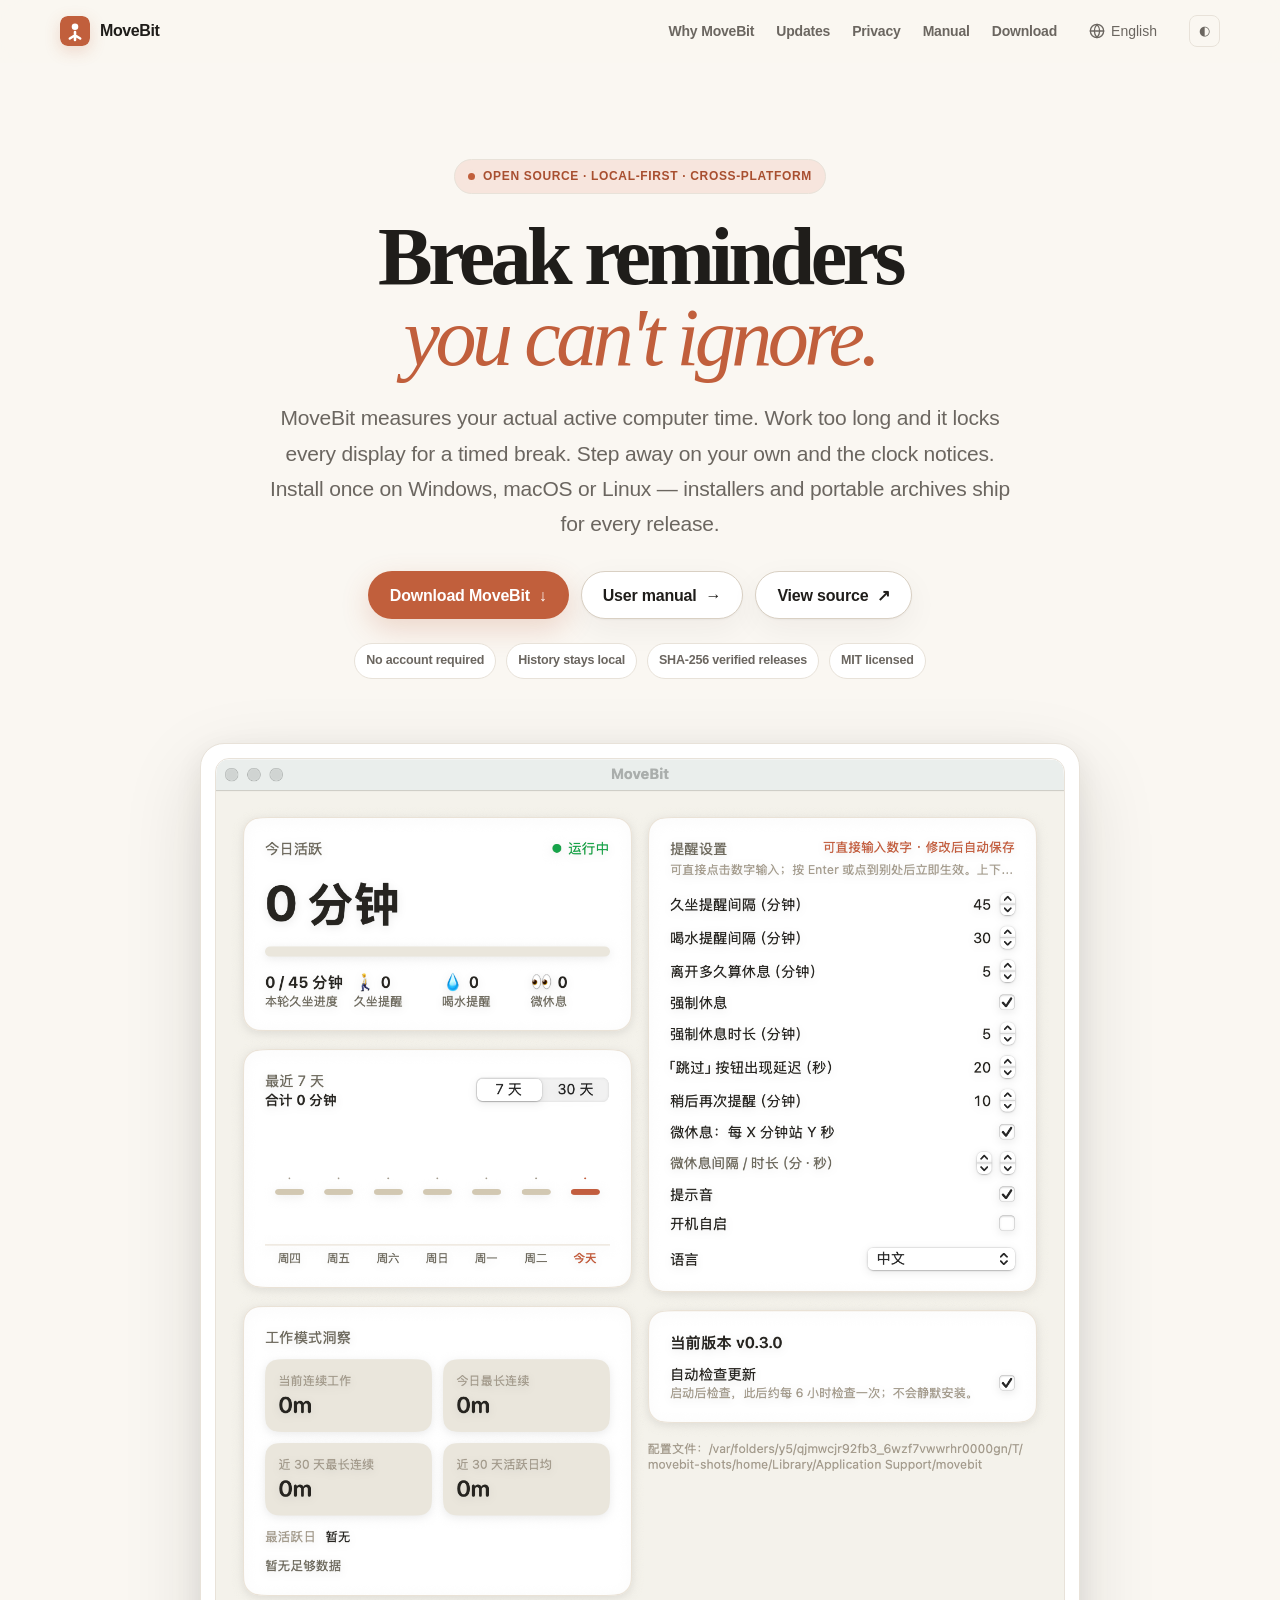
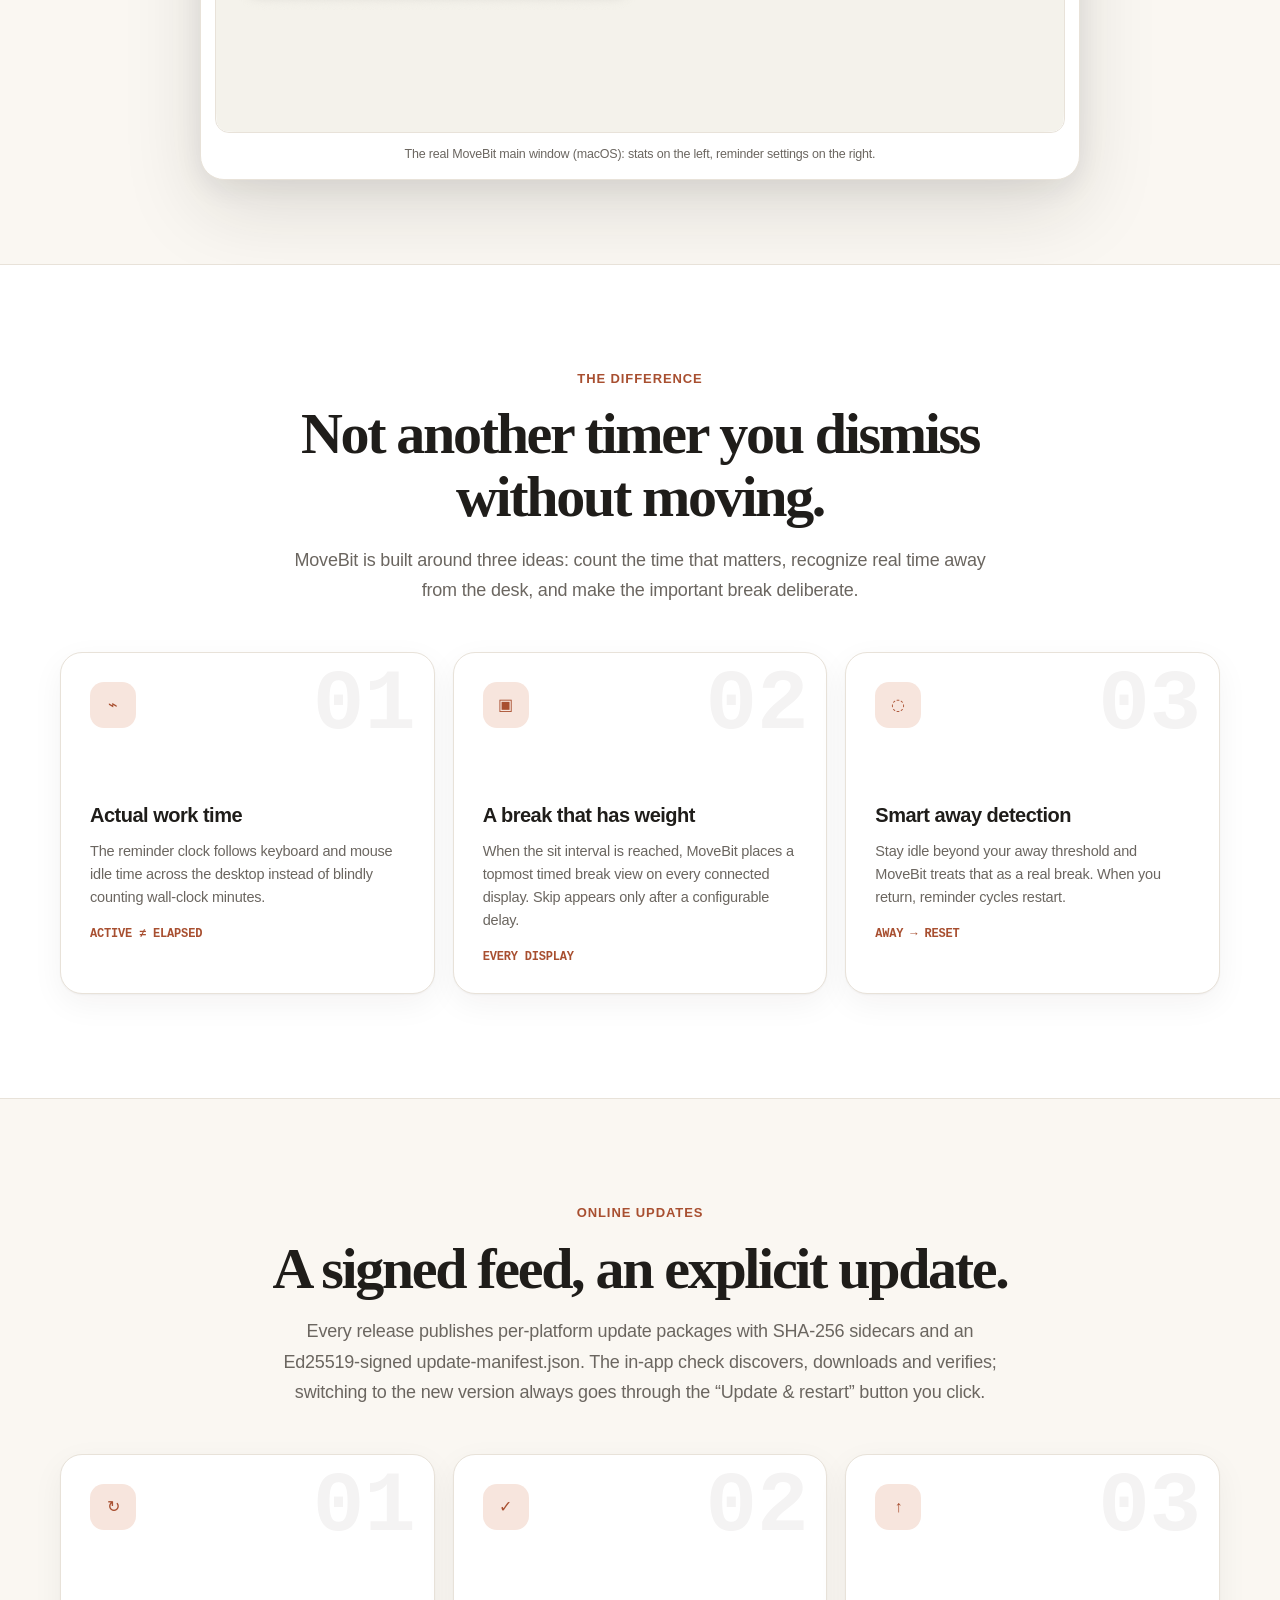
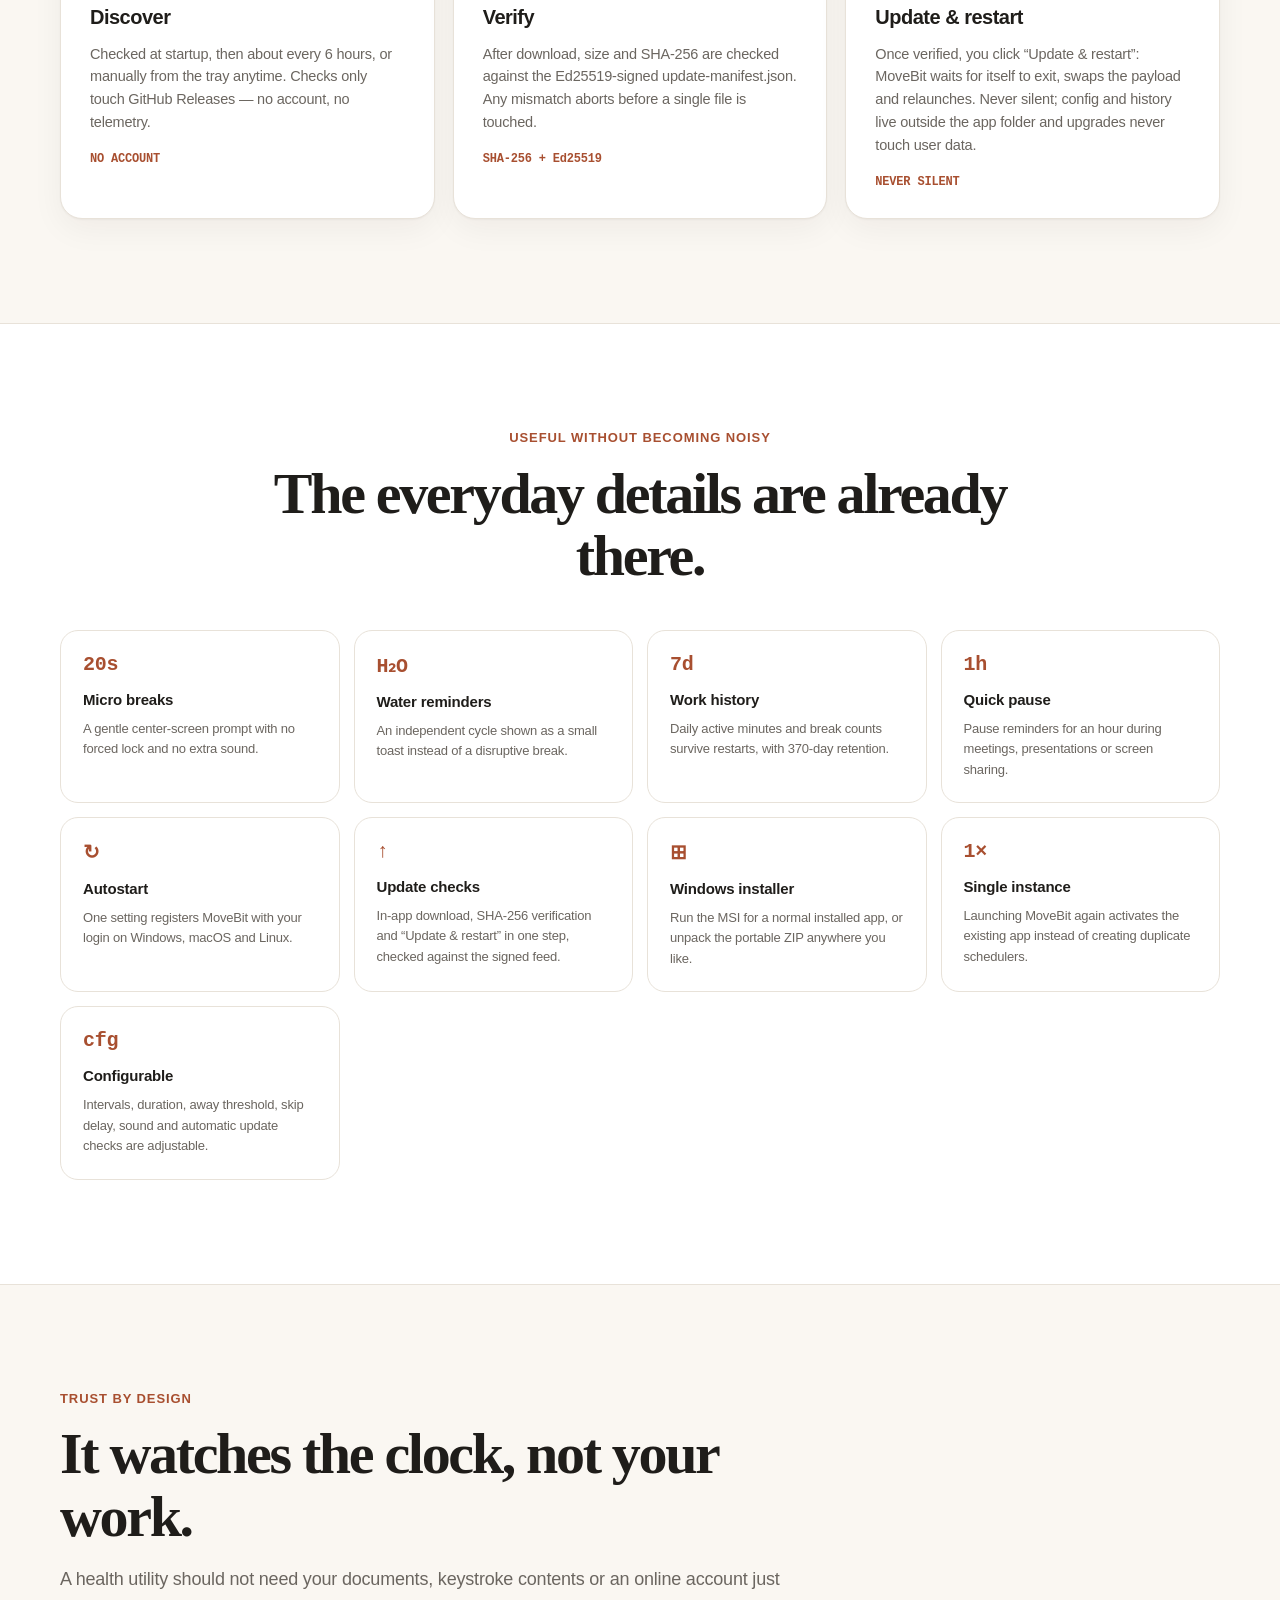
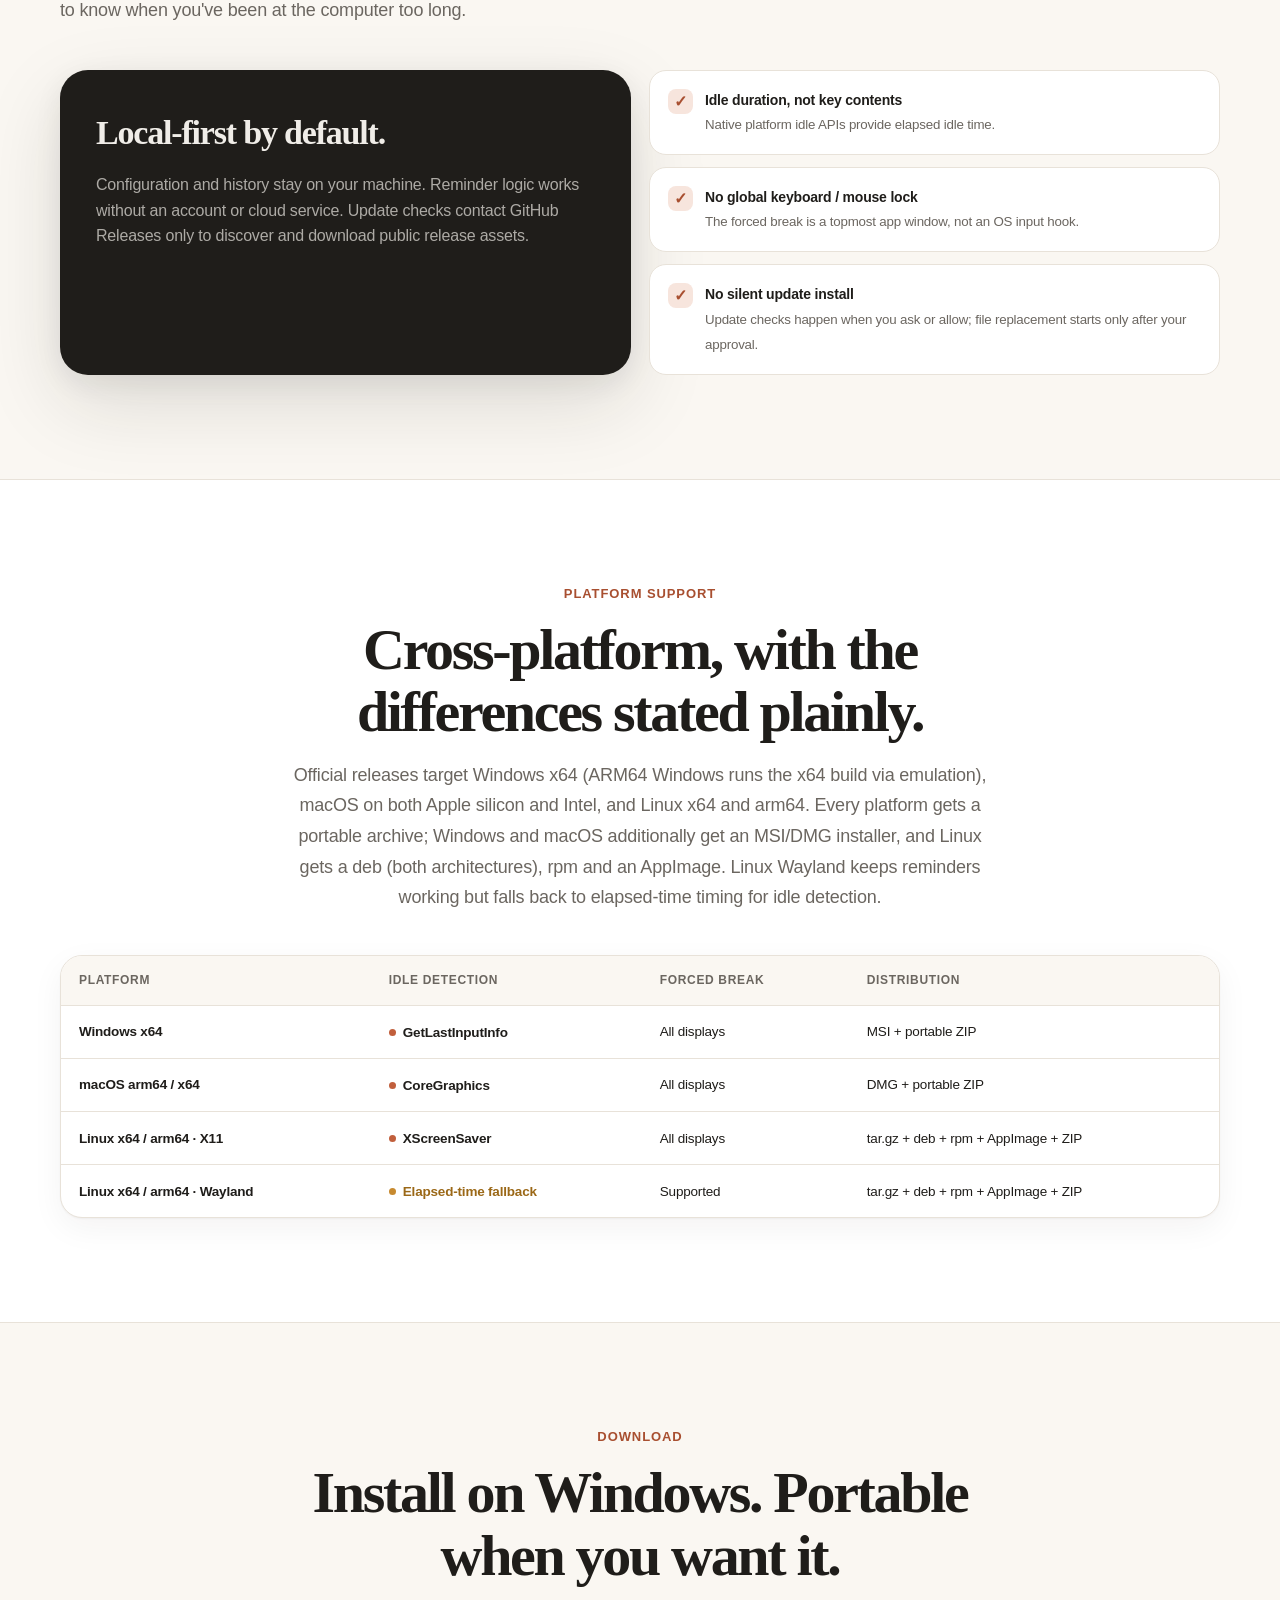
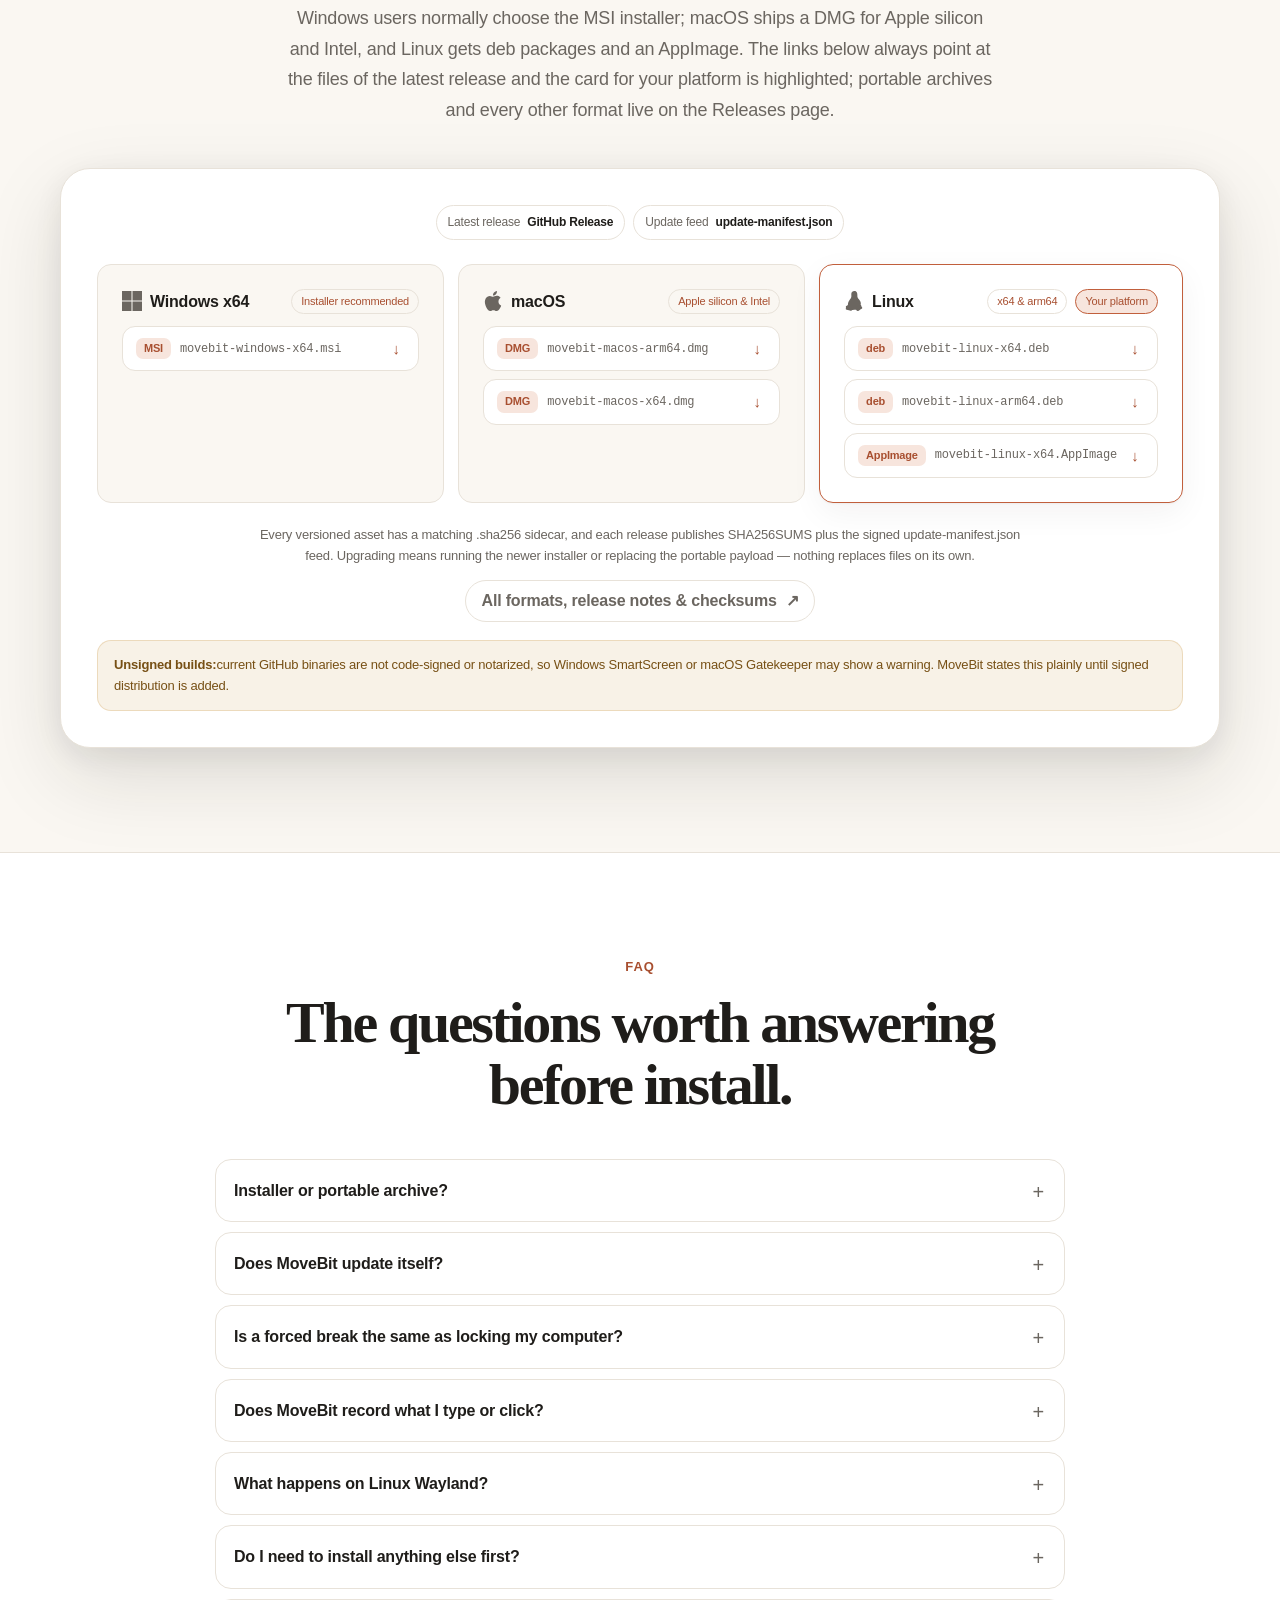
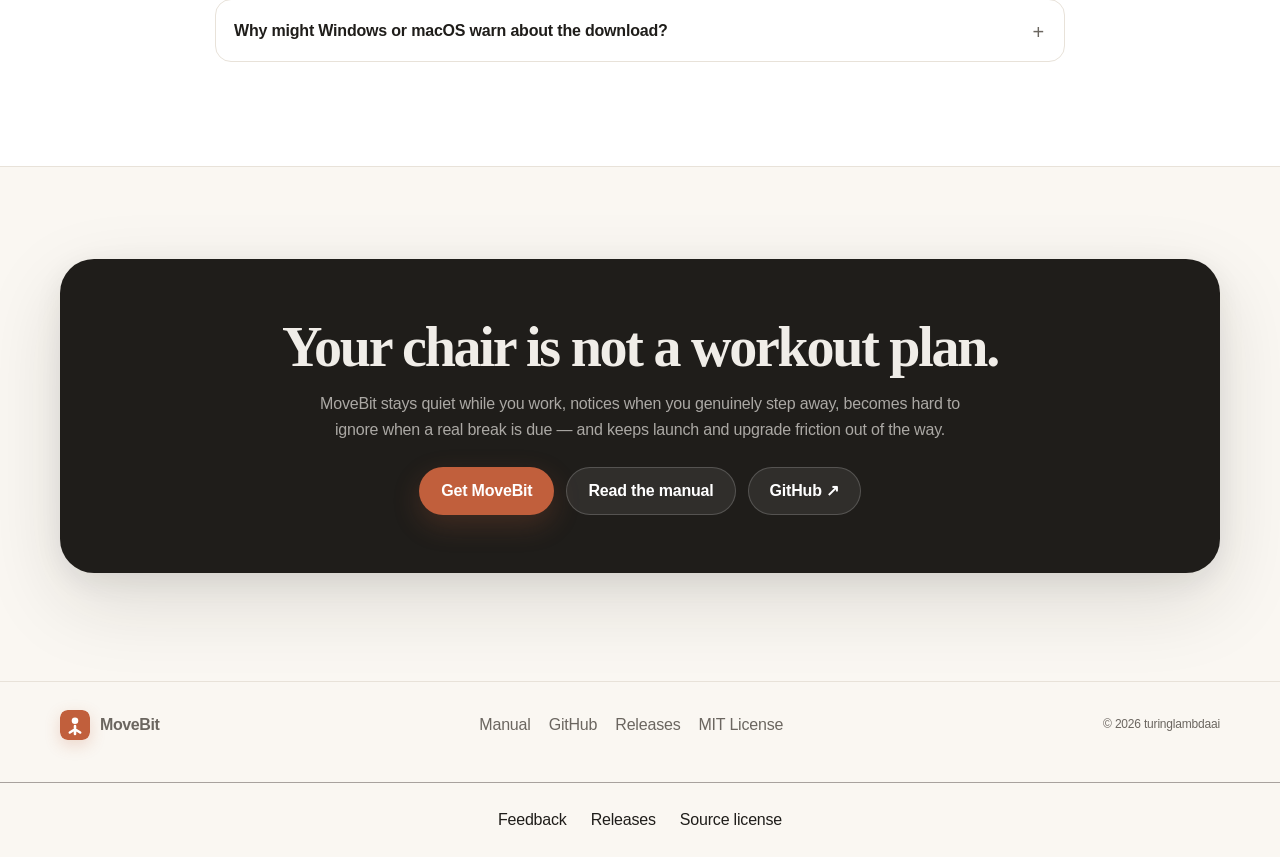
==== commit 48505248: "docs: align product policy, delivery priorities and support surfaces" ====
--- a/docs/index.html
+++ b/docs/index.html
@@ -45,6 +45,20 @@
     "offers": { "@type": "Offer", "price": "0", "priceCurrency": "USD" }
   }
   </script>
+<script>
+var _hmt = _hmt || [];
+(function() {
+  var hm = document.createElement("script");
+  hm.src = "https://hm.baidu.com/hm.js?8e2445912635226bcba0c400bfb6079d";
+  var s = document.getElementsByTagName("script")[0];
+  s.parentNode.insertBefore(hm, s);
+})();
+</script>
+<style>
+  #product-support { display:flex; flex-wrap:wrap; justify-content:center; gap:12px 24px; padding:24px; font:inherit; border-top:1px solid var(--border, #a8a29e); }
+  #product-support a:focus-visible { outline:2px solid currentColor; outline-offset:4px; }
+  html:lang(en) #product-support .support-zh, html:lang(zh) #product-support .support-en { display:none; }
+</style>
 </head>
 <body>
   <a class="skip-link" href="#main" data-i18n="a11y.skip">跳到正文</a>
@@ -320,6 +334,7 @@
       <small>© <span id="year">2026</span> turinglambdaai</small>
     </div>
   </footer>
+<nav id="product-support" aria-label="Support / 支持"><a href="https://github.com/turinglambdaai/movebit/issues"><span class="support-zh">反馈</span><span class="support-en" lang="en">Feedback</span></a> <a href="https://github.com/turinglambdaai/movebit/releases"><span class="support-zh">发布与更新</span><span class="support-en" lang="en">Releases</span></a> <a href="https://github.com/turinglambdaai/movebit/blob/main/LICENSE"><span class="support-zh">源码许可</span><span class="support-en" lang="en">Source license</span></a></nav>
 
   <script>
     (function () {
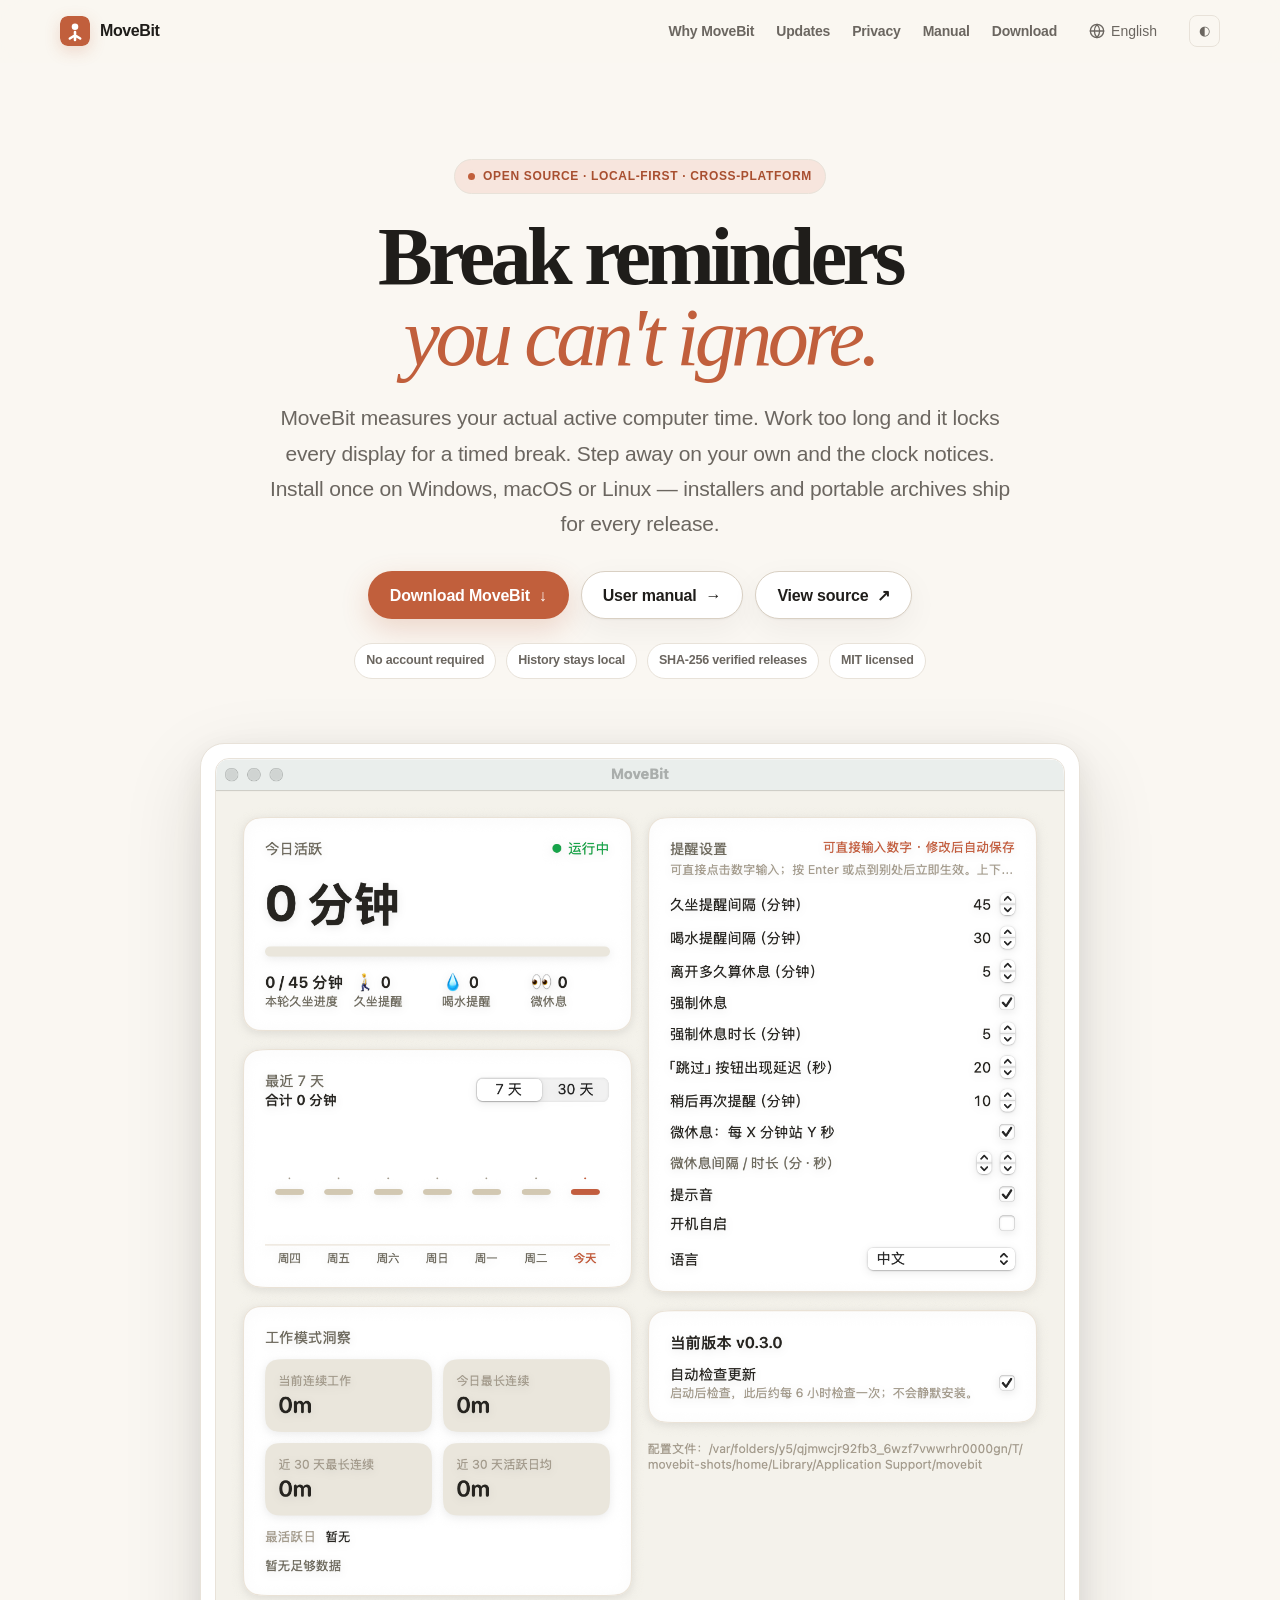
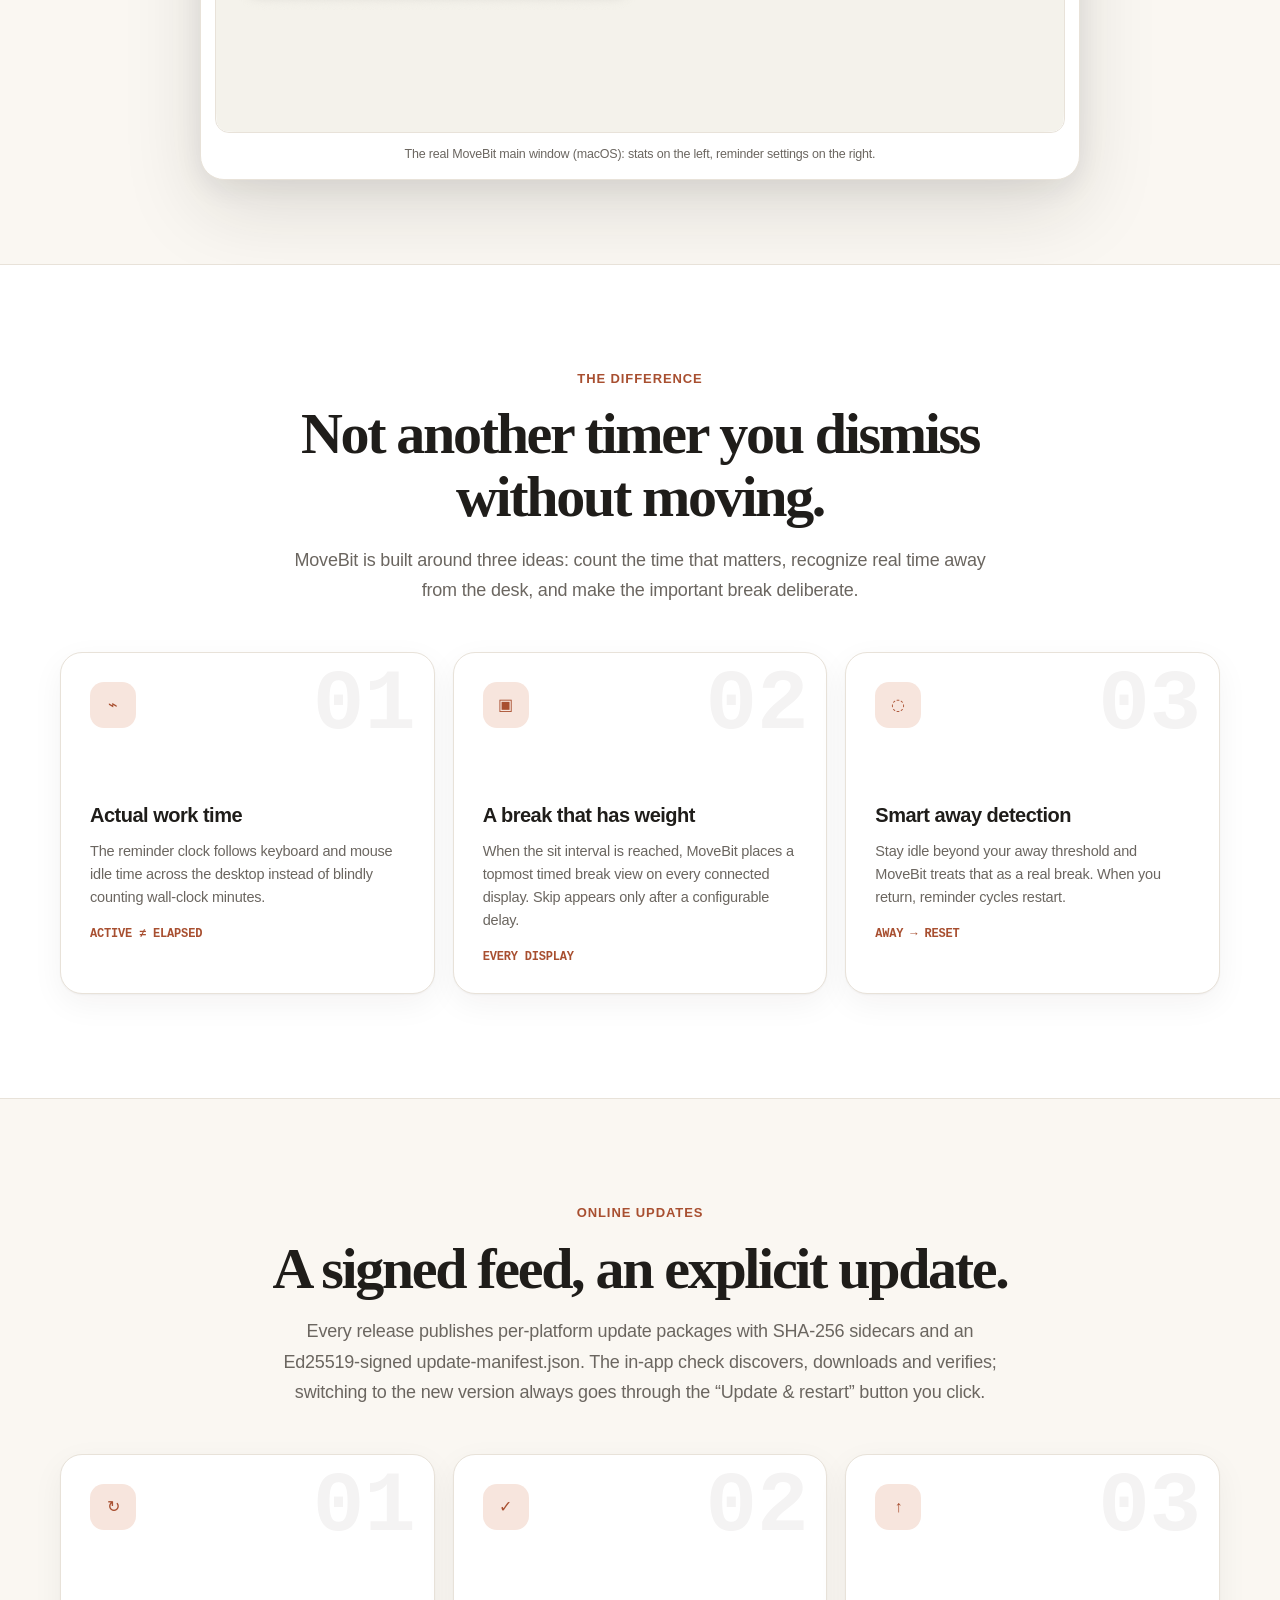
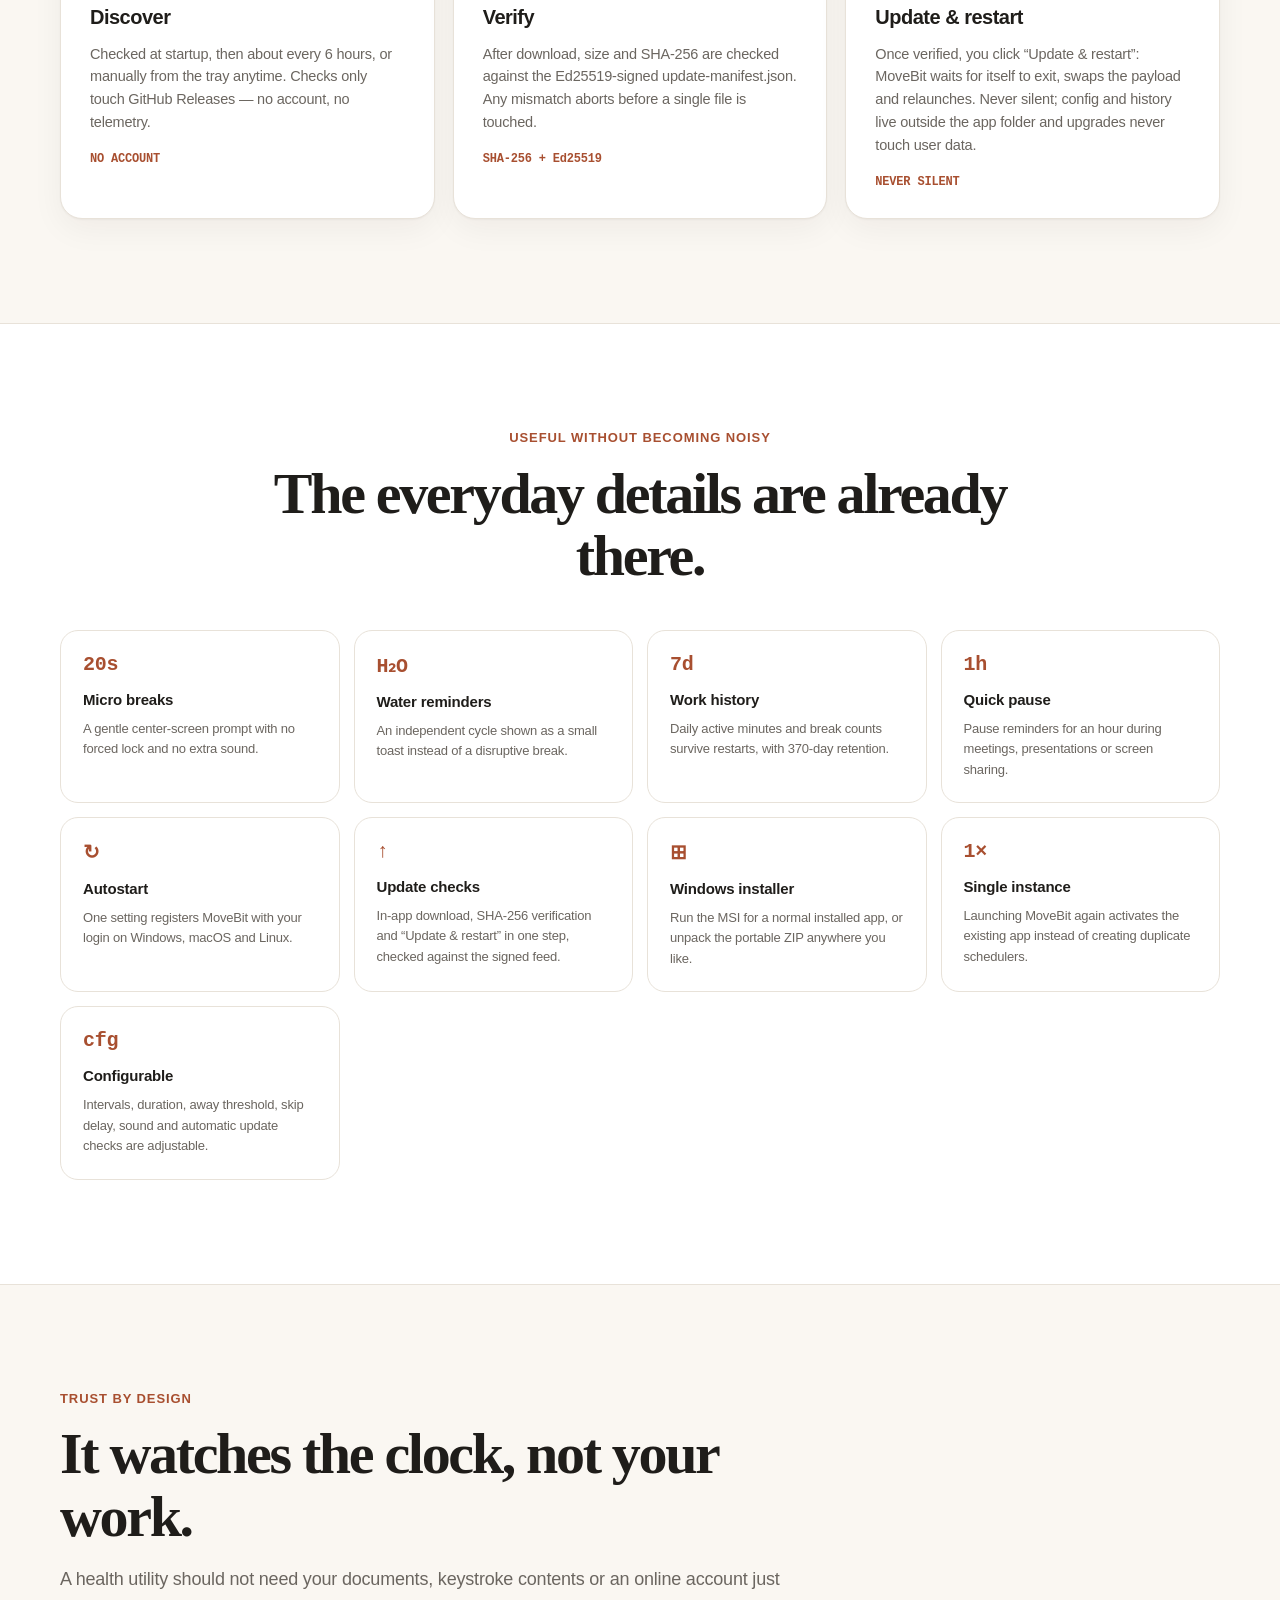
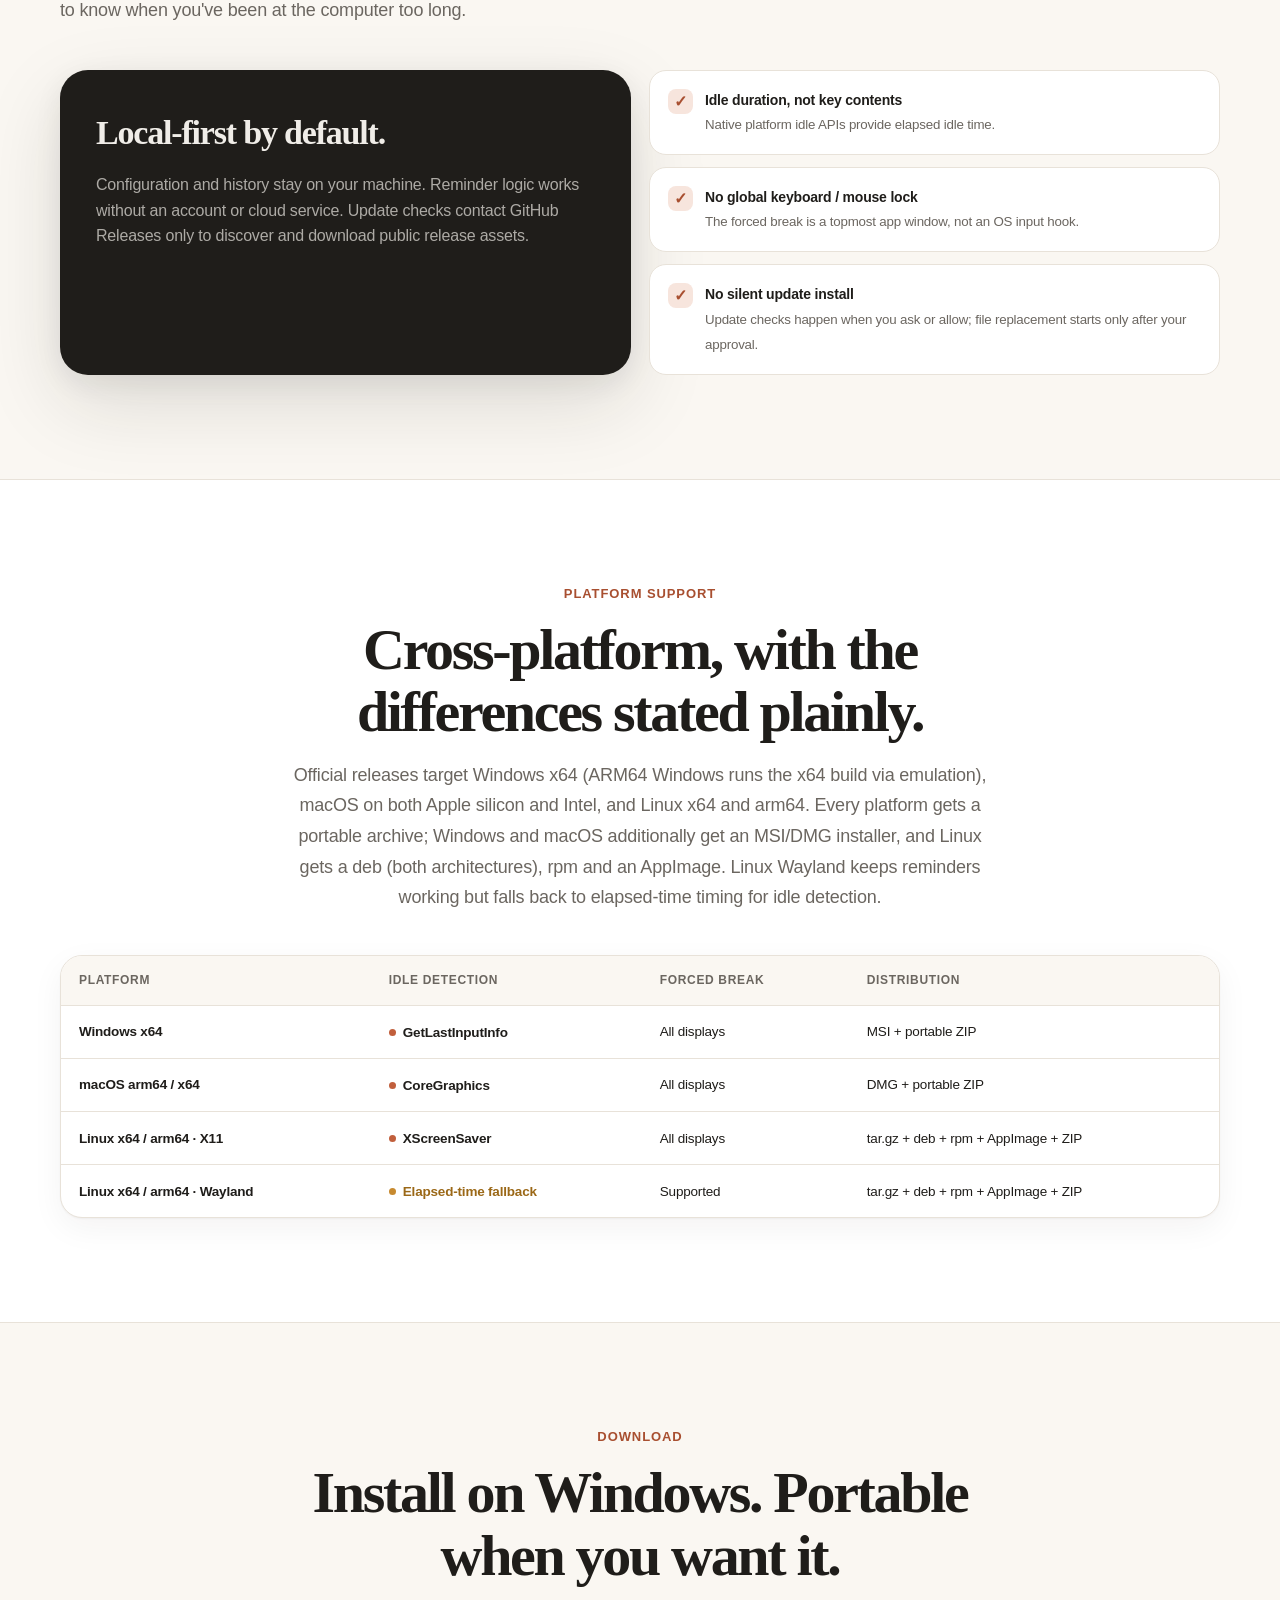
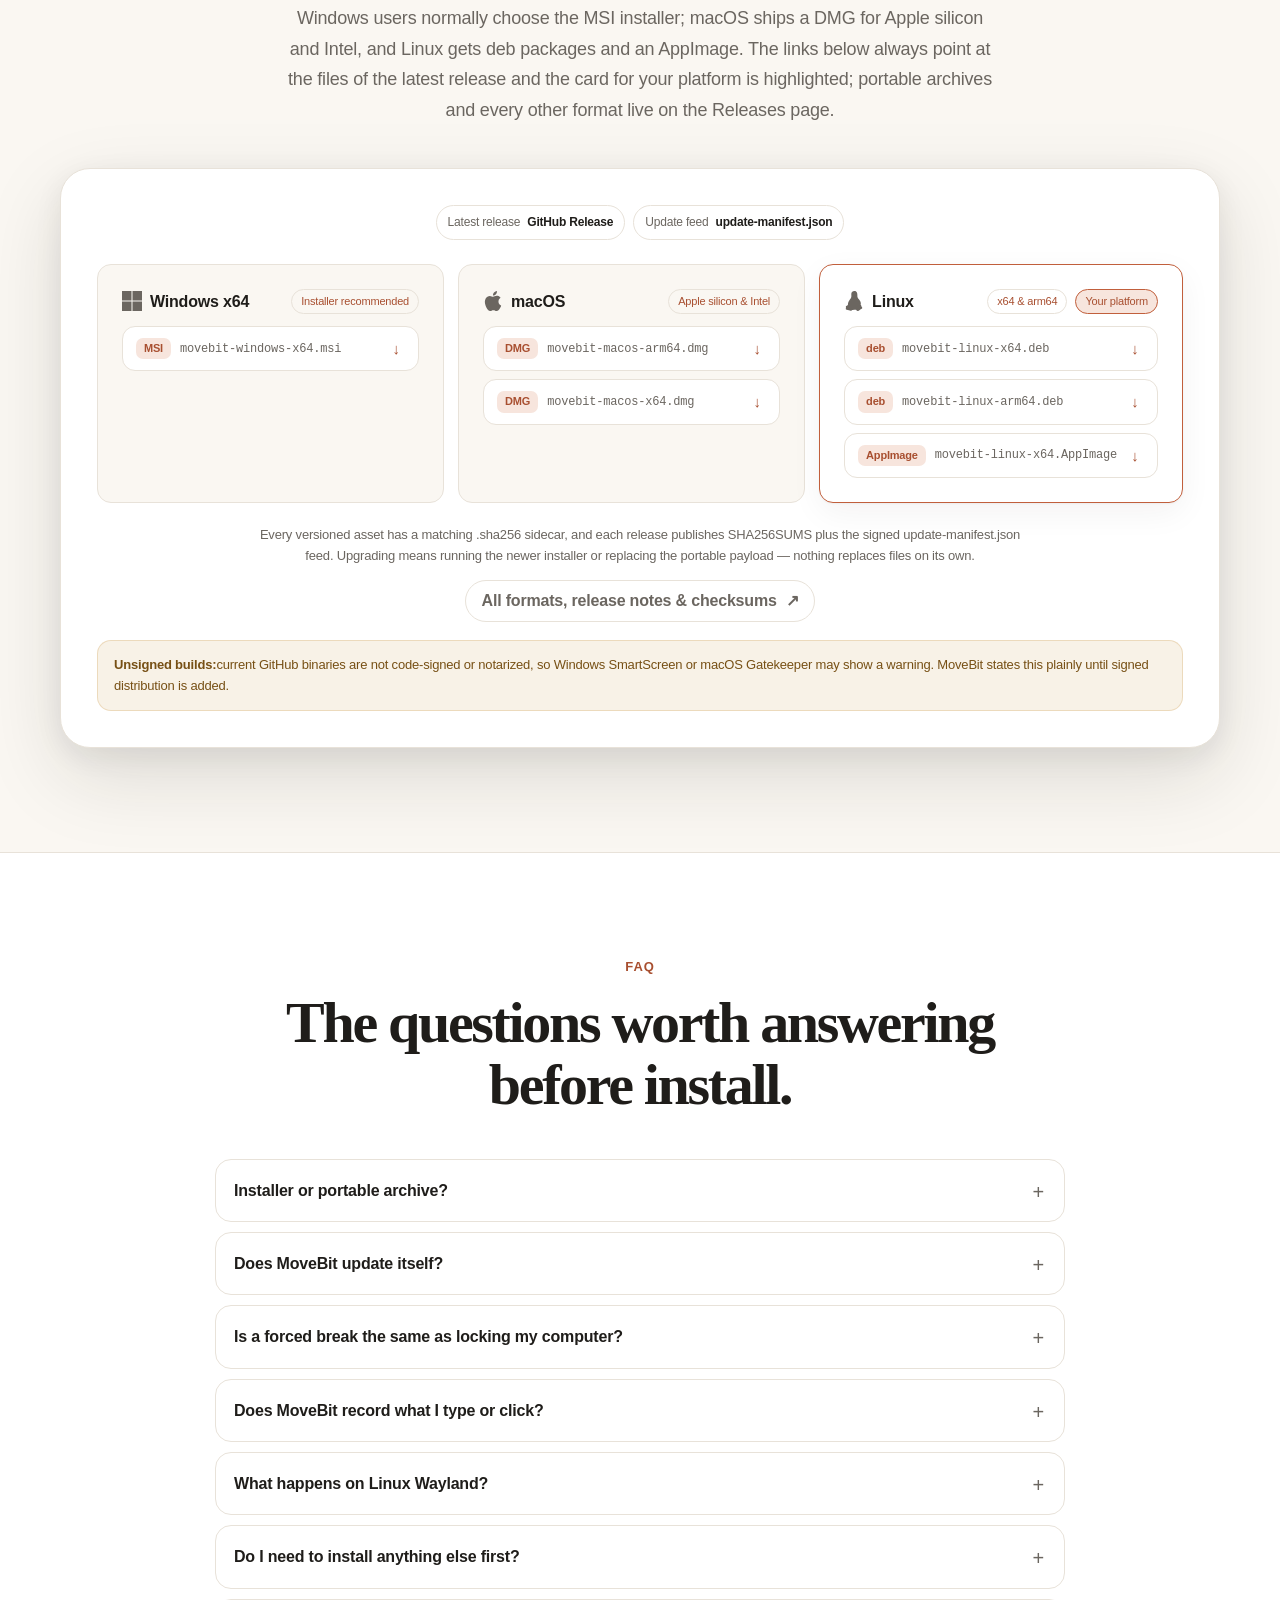
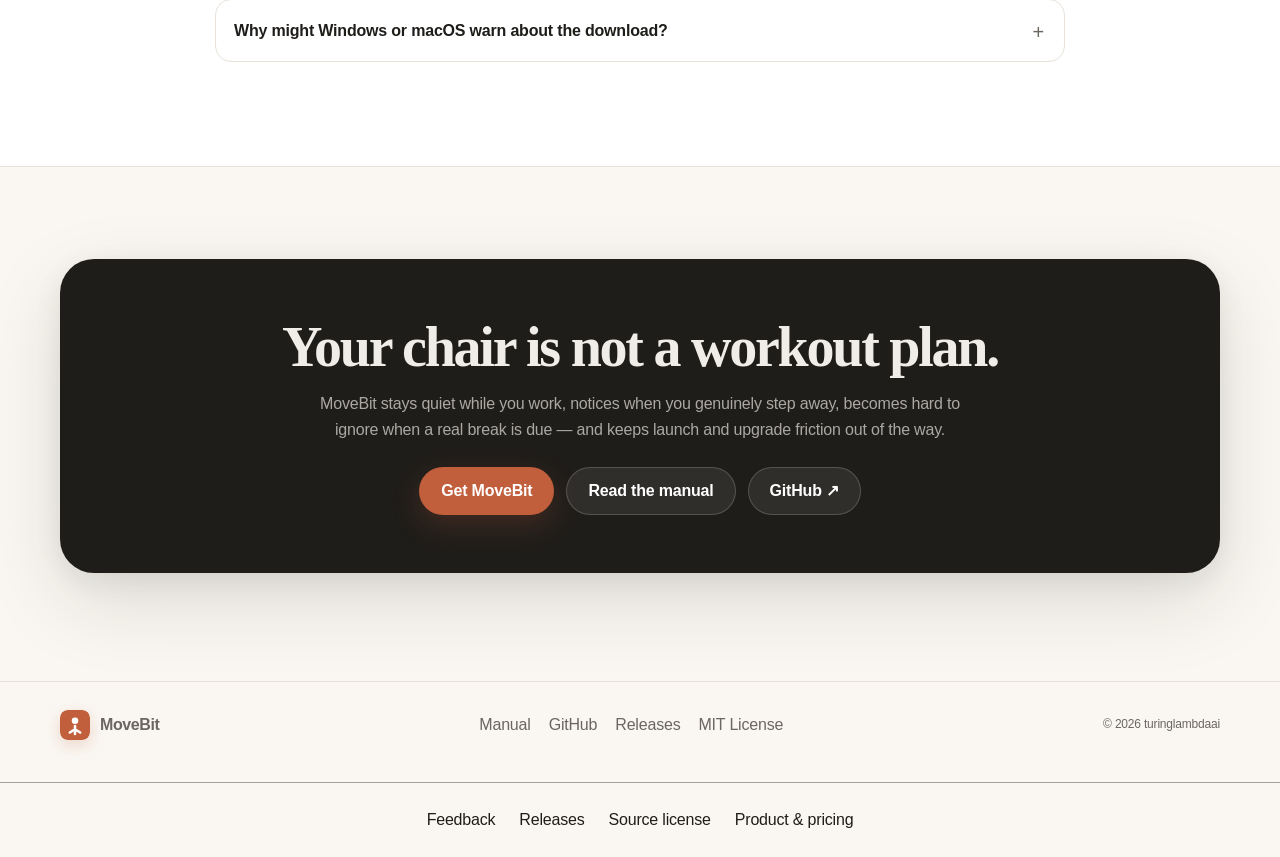
==== commit 426d1f65: "docs: define launch pricing, free boundaries and commercial release gates" ====
--- a/docs/index.html
+++ b/docs/index.html
@@ -334,7 +334,7 @@
       <small>© <span id="year">2026</span> turinglambdaai</small>
     </div>
   </footer>
-<nav id="product-support" aria-label="Support / 支持"><a href="https://github.com/turinglambdaai/movebit/issues"><span class="support-zh">反馈</span><span class="support-en" lang="en">Feedback</span></a> <a href="https://github.com/turinglambdaai/movebit/releases"><span class="support-zh">发布与更新</span><span class="support-en" lang="en">Releases</span></a> <a href="https://github.com/turinglambdaai/movebit/blob/main/LICENSE"><span class="support-zh">源码许可</span><span class="support-en" lang="en">Source license</span></a></nav>
+<nav id="product-support" aria-label="Support / 支持"><a href="https://github.com/turinglambdaai/movebit/issues"><span class="support-zh">反馈</span><span class="support-en" lang="en">Feedback</span></a> <a href="https://github.com/turinglambdaai/movebit/releases"><span class="support-zh">发布与更新</span><span class="support-en" lang="en">Releases</span></a> <a href="https://github.com/turinglambdaai/movebit/blob/main/LICENSE"><span class="support-zh">源码许可</span><span class="support-en" lang="en">Source license</span></a> <a href="https://github.com/turinglambdaai/movebit/blob/main/PRICING.md"><span class="support-zh">产品与收费方案</span><span class="support-en" lang="en">Product & pricing</span></a></nav>
 
   <script>
     (function () {
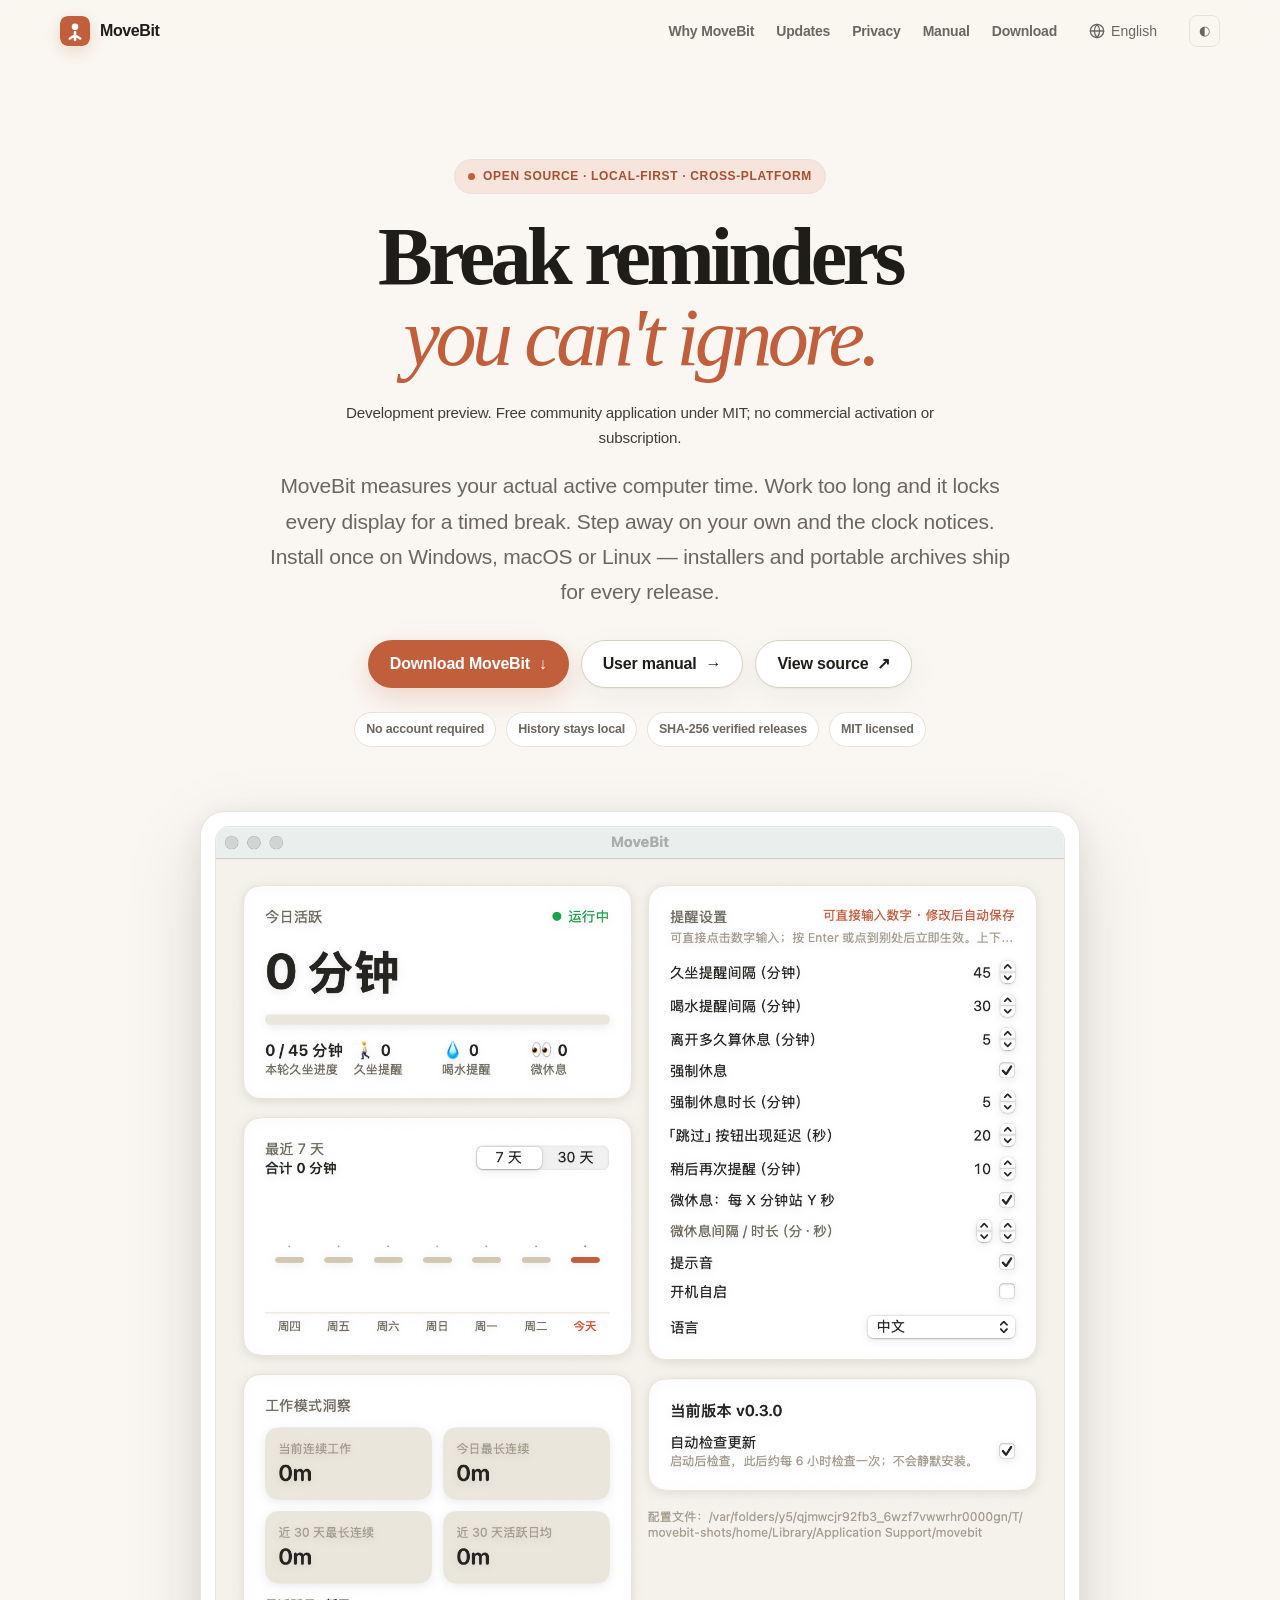
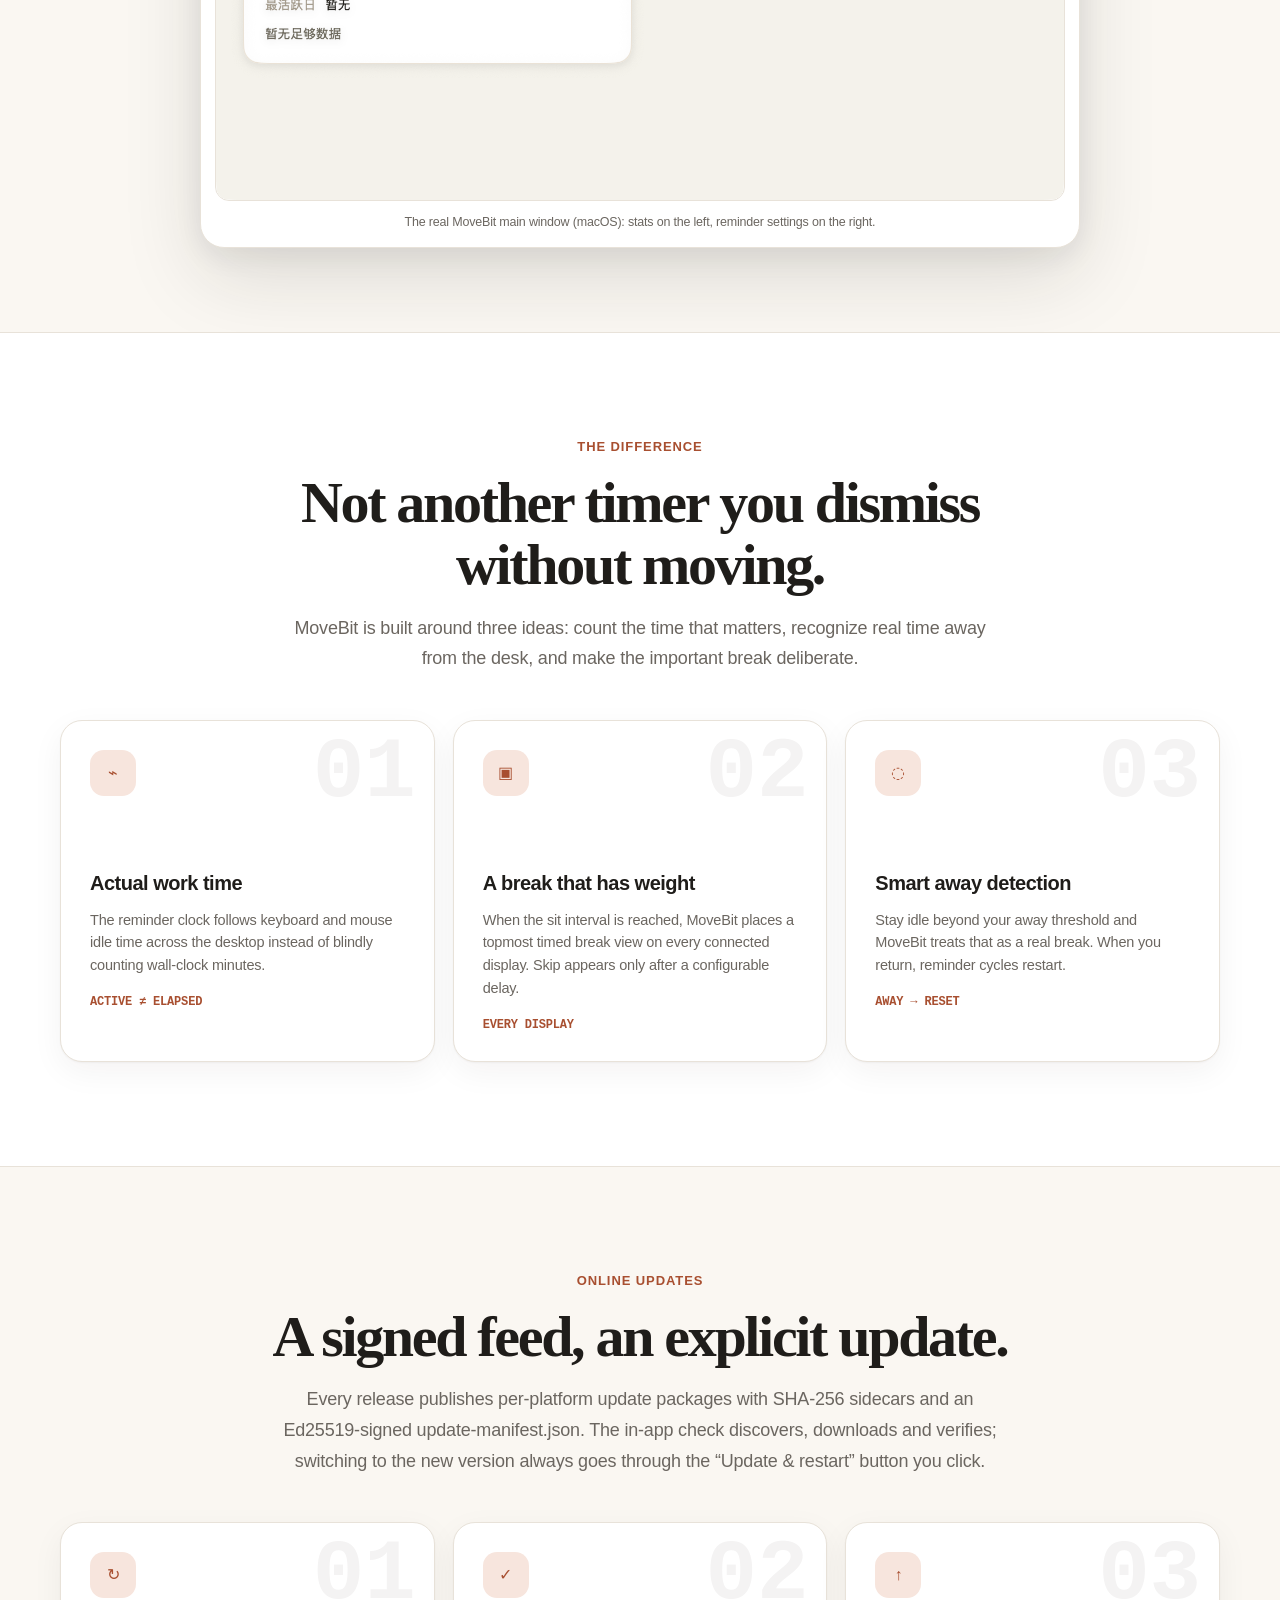
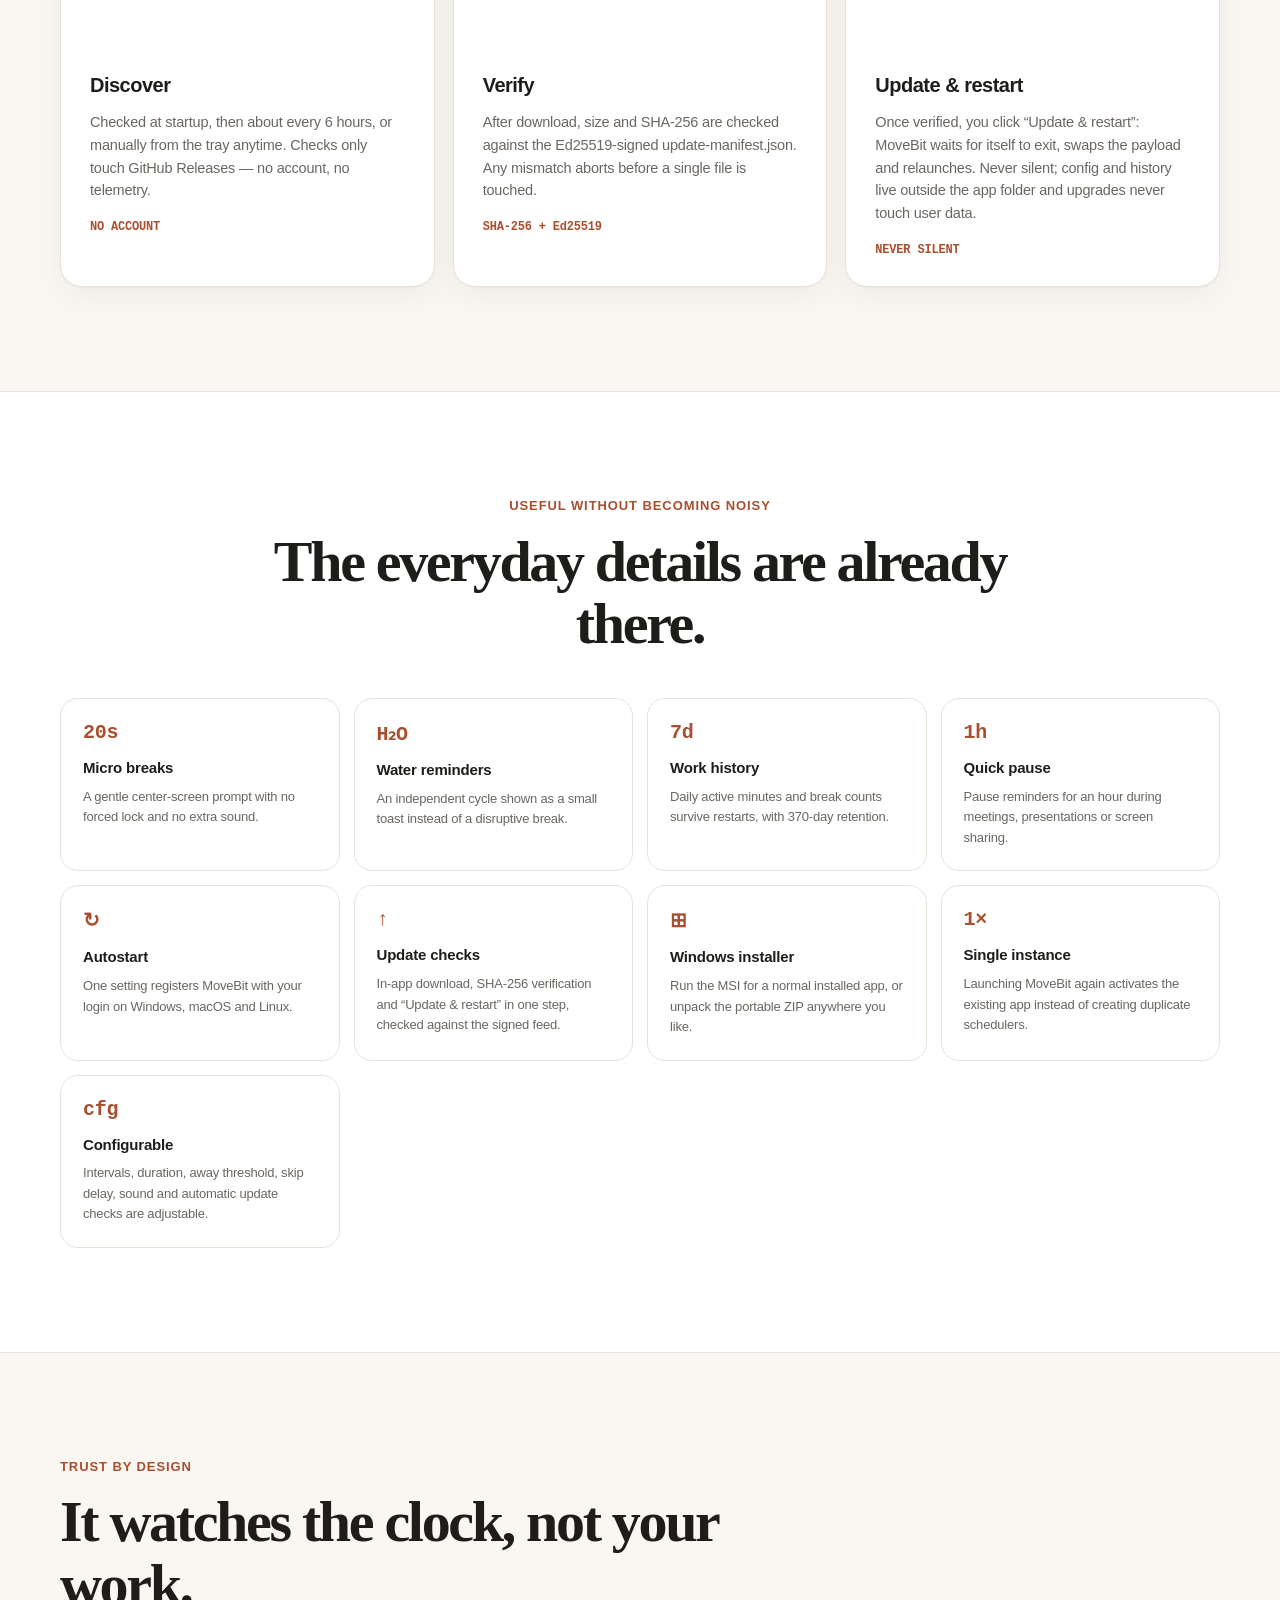
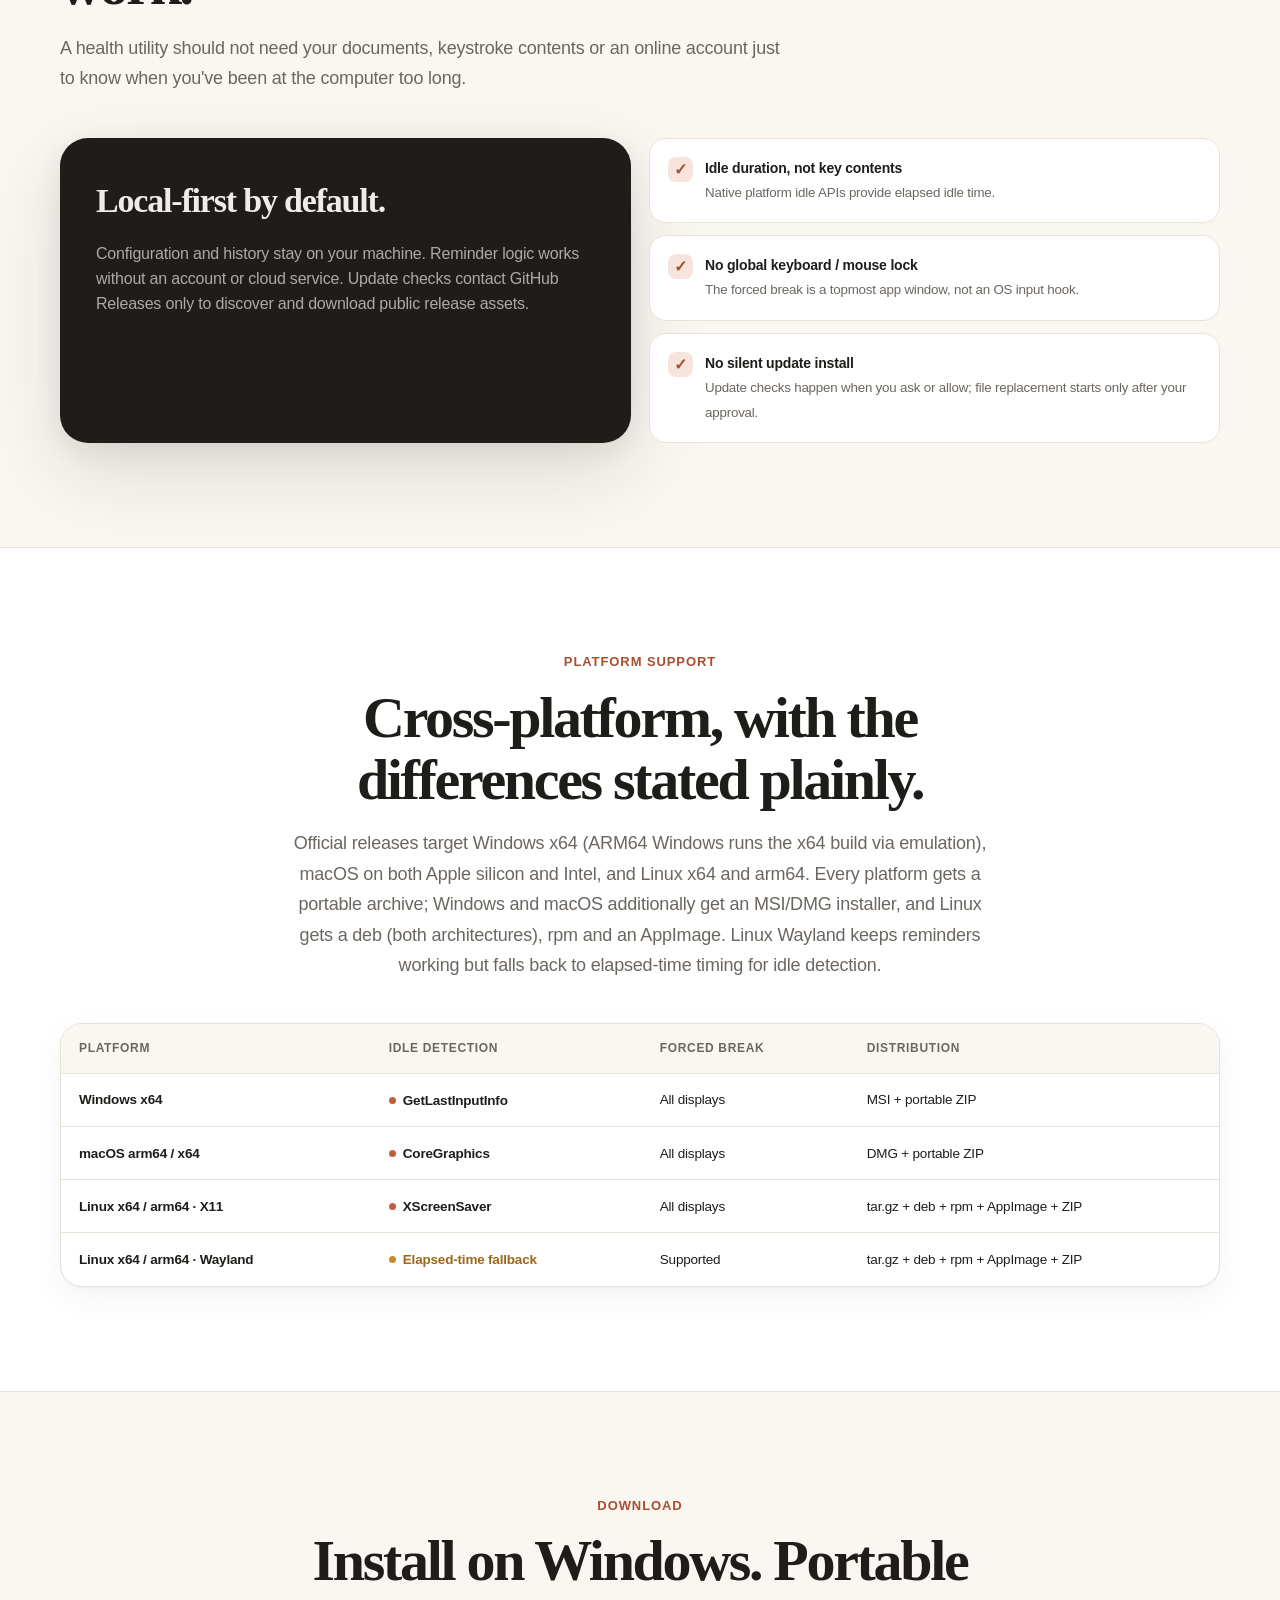
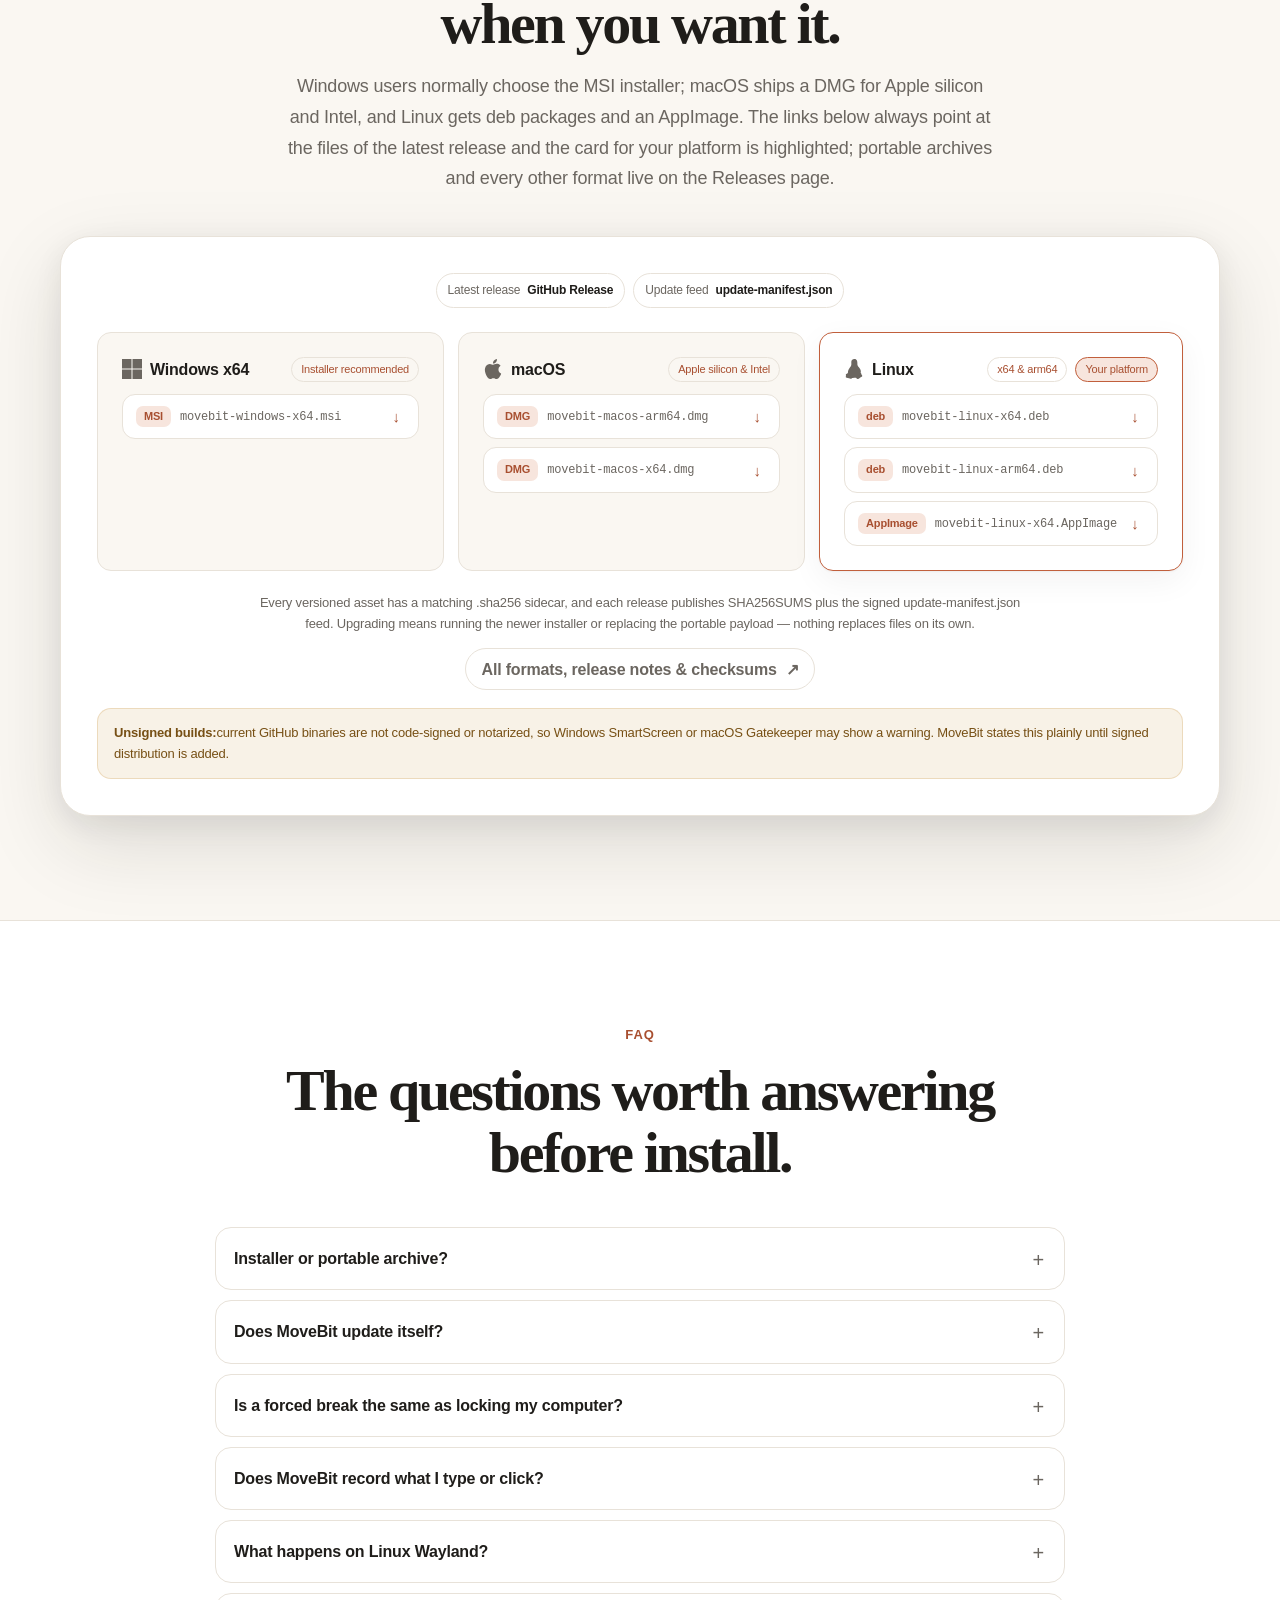
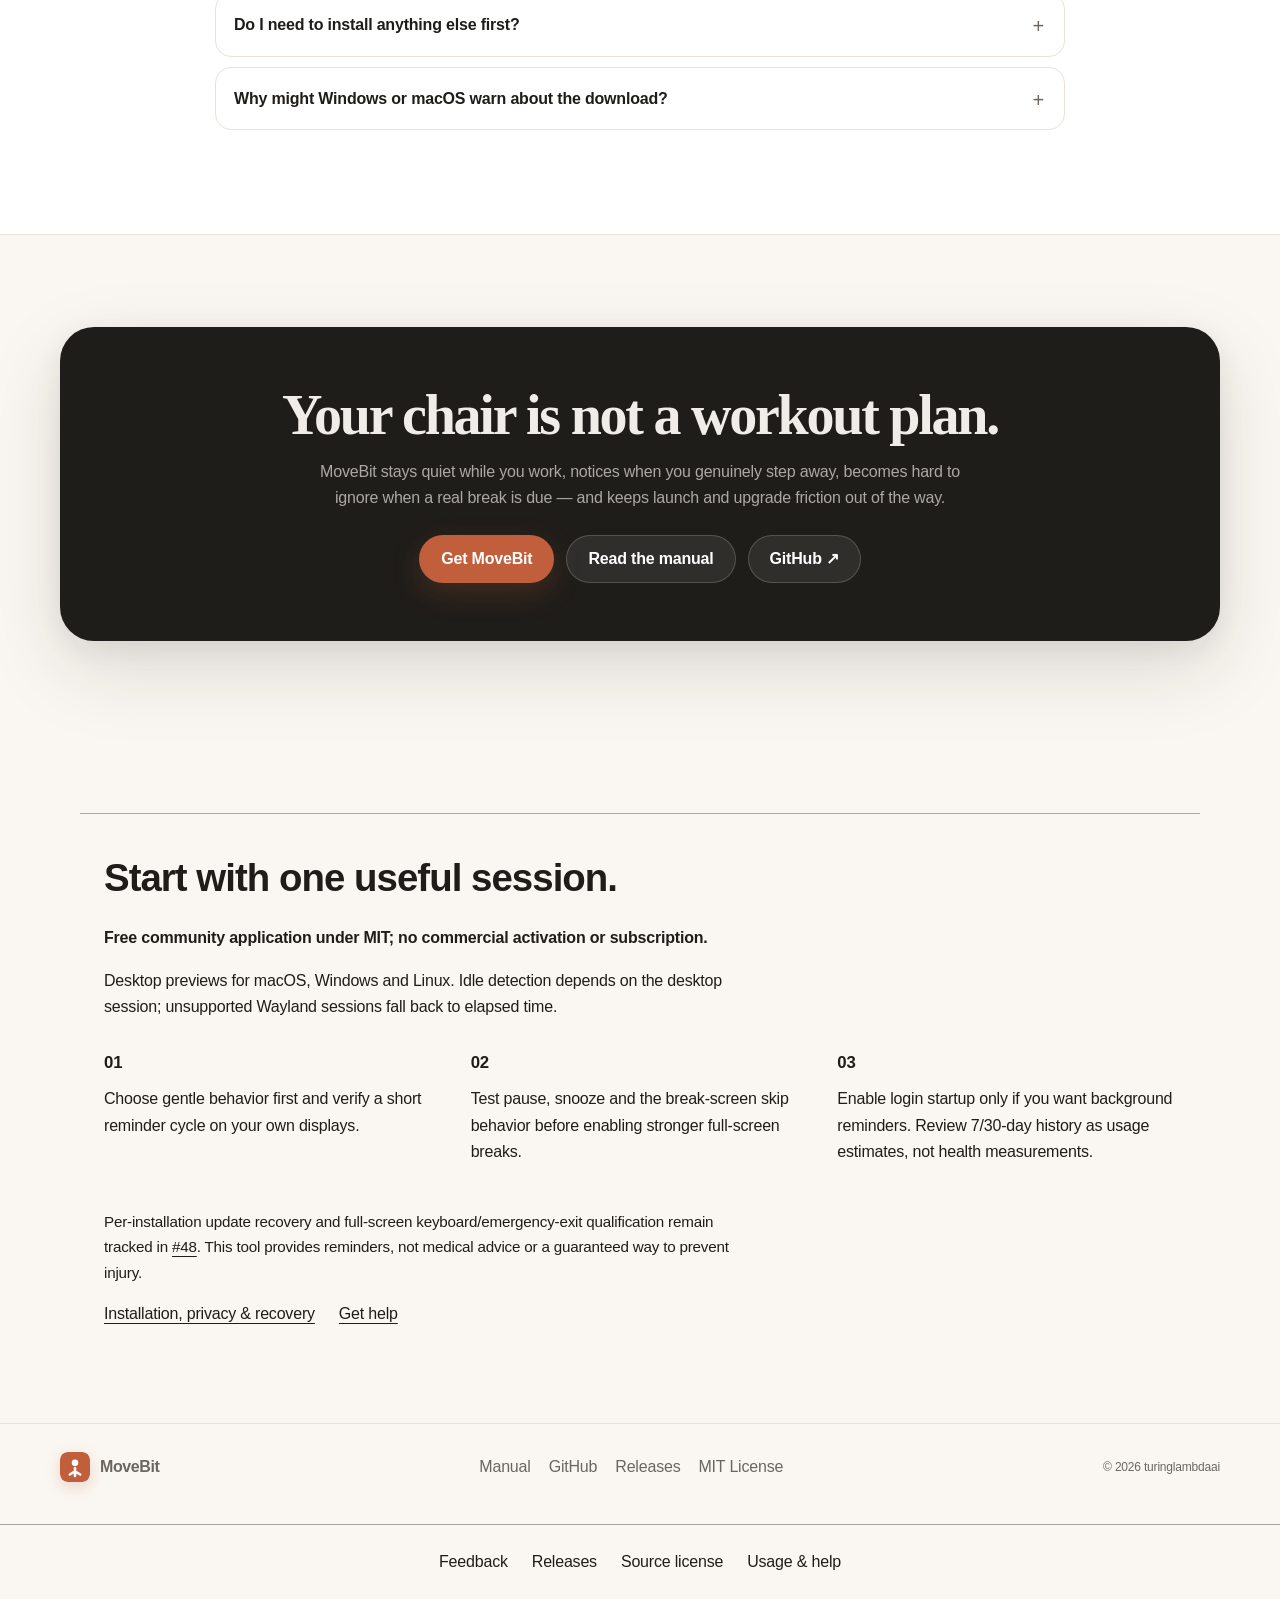
==== commit 47735c85: "docs: complete bilingual product onboarding and customer help Align homepage, README and manuals on " ====
--- a/docs/index.html
+++ b/docs/index.html
@@ -59,6 +59,13 @@
   #product-support a:focus-visible { outline:2px solid currentColor; outline-offset:4px; }
   html:lang(en) #product-support .support-zh, html:lang(zh) #product-support .support-en { display:none; }
 </style>
+<style id="product-start-style">
+.product-availability{font-size:.95rem;line-height:1.65;max-width:72ch;margin:18px 0;opacity:.85} .hero .product-availability{margin-left:auto;margin-right:auto}
+.product-start{max-width:1120px;margin:64px auto;padding:32px 24px;border-top:1px solid var(--border,#aaa);font:inherit;line-height:1.65}
+.product-start h2{font-size:clamp(1.7rem,3vw,2.4rem);letter-spacing:-.025em;margin:0 0 16px}.product-start h3{font-size:1.05rem;margin:0 0 10px}.product-start p{margin:0 0 16px;max-width:74ch}.product-start-grid{display:grid;grid-template-columns:repeat(3,minmax(0,1fr));gap:28px;margin:28px 0}.product-start a{text-decoration:underline;text-underline-offset:4px;overflow-wrap:anywhere}.product-start a:focus-visible{outline:2px solid currentColor;outline-offset:5px}.product-start .start-links{display:flex;gap:16px 24px;flex-wrap:wrap}.product-start .start-status{font-weight:600}.product-start .start-limits{font-size:.95em}
+html:lang(en) .reader-zh,html:lang(zh) .reader-en{display:none!important}@media(max-width:700px){.product-start{margin:40px auto;padding:24px 20px}.product-start-grid{grid-template-columns:1fr;gap:18px}}
+</style>
+<style>.lang-menu li.lang-choice{padding:0}.lang-menu .lang-choice button{display:block;width:100%;padding:8px 12px;border:0;background:transparent;color:inherit;font:inherit;text-align:left;cursor:pointer}.lang-menu .lang-choice button:focus-visible{outline:2px solid currentColor;outline-offset:-2px;border-radius:4px}</style>
 </head>
 <body>
   <a class="skip-link" href="#main" data-i18n="a11y.skip">跳到正文</a>
@@ -85,8 +92,8 @@
                 <span id="current-lang-label">简体中文</span>
             </button>
             <ul class="lang-menu">
-                <li onclick="setLanguage('en')">English</li>
-                <li onclick="setLanguage('zh')">简体中文</li>
+                <li class="lang-choice"><button type="button" onclick="setLanguage('en')">English</button></li>
+                <li class="lang-choice"><button type="button" onclick="setLanguage('zh')">简体中文</button></li>
             </ul>
         </div>
         <button class="theme-btn" id="theme-btn" type="button" aria-label="Toggle theme">◐</button>
@@ -103,6 +110,7 @@
             <span data-i18n="hero.h1a">一个真正能让你</span><br>
             <span class="accent" data-i18n="hero.h1b">离开椅子的休息提醒。</span>
           </h1>
+<p class="reader-en product-availability" lang="en">Development preview. Free community application under MIT; no commercial activation or subscription.</p><p class="reader-zh product-availability" lang="zh">开发预览。MIT 许可的免费社区应用，不接商业激活或订阅。</p>
           <p class="hero-lead animate" data-i18n="hero.lead">MoveBit 统计你真正操作电脑的活跃时长。工作太久，它会把全部屏幕锁定进入定时休息；你自己离开工位时，它也能识别。Windows、macOS、Linux 一次安装即可，每个发布都同时提供安装器与便携压缩包。</p>
           <div class="hero-actions animate">
             <a class="btn btn-primary" id="hero-download" href="#download"><span data-i18n="hero.download">下载 MoveBit</span><span aria-hidden="true">↓</span></a>
@@ -322,7 +330,10 @@
         </div>
       </div>
     </section>
-  </main>
+  <section id="start-here" class="product-start" aria-label="Get started / 开始使用">
+<h2 class="reader-en " lang="en">Start with one useful session.</h2><h2 class="reader-zh " lang="zh">从一次有效使用开始。</h2><p class="reader-en start-status" lang="en">Free community application under MIT; no commercial activation or subscription.</p><p class="reader-zh start-status" lang="zh">MIT 许可的免费社区应用，不接商业激活或订阅。</p><p class="reader-en " lang="en">Desktop previews for macOS, Windows and Linux. Idle detection depends on the desktop session; unsupported Wayland sessions fall back to elapsed time.</p><p class="reader-zh " lang="zh">提供 macOS、Windows、Linux 桌面预览。空闲检测依赖桌面会话；不支持的 Wayland 会话会回退为经过时间计时。</p><div class="product-start-grid"><article><h3 class="reader-en " lang="en">01</h3><h3 class="reader-zh " lang="zh">01</h3><p class="reader-en " lang="en">Choose gentle behavior first and verify a short reminder cycle on your own displays.</p><p class="reader-zh " lang="zh">先选择温和模式，在自己的显示器上验证一个较短提醒周期。</p></article><article><h3 class="reader-en " lang="en">02</h3><h3 class="reader-zh " lang="zh">02</h3><p class="reader-en " lang="en">Test pause, snooze and the break-screen skip behavior before enabling stronger full-screen breaks.</p><p class="reader-zh " lang="zh">启用更强的全屏休息前，测试暂停、稍后提醒与休息屏跳过行为。</p></article><article><h3 class="reader-en " lang="en">03</h3><h3 class="reader-zh " lang="zh">03</h3><p class="reader-en " lang="en">Enable login startup only if you want background reminders. Review 7/30-day history as usage estimates, not health measurements.</p><p class="reader-zh " lang="zh">需要后台提醒时再启用登录自启；7/30 天历史属于使用估计，不是健康测量。</p></article></div><p class="reader-en start-limits" lang="en">Per-installation update recovery and full-screen keyboard/emergency-exit qualification remain tracked in <a href="https://github.com/turinglambdaai/movebit/issues/48">#48</a>. This tool provides reminders, not medical advice or a guaranteed way to prevent injury.</p><p class="reader-zh start-limits" lang="zh">各安装形态更新恢复、全屏键盘与紧急退出验收仍在 <a href="https://github.com/turinglambdaai/movebit/issues/48">#48</a> 跟进。本工具提供提醒，不提供医疗建议或预防损伤保证。</p><div class="start-links"><a class="reader-en" lang="en" href="https://github.com/turinglambdaai/movebit/blob/main/docs/USER-GUIDE.md">Installation, privacy &amp; recovery</a><a class="reader-zh" lang="zh" href="https://github.com/turinglambdaai/movebit/blob/main/docs/USER-GUIDE.zh-CN.md">安装、隐私与恢复</a><a href="https://github.com/turinglambdaai/movebit/issues"><span class="reader-en " lang="en">Get help</span><span class="reader-zh " lang="zh">反馈与帮助</span></a></div>
+</section>
+</main>
 
   <footer class="footer">
     <div class="container footer-inner">
@@ -334,7 +345,7 @@
       <small>© <span id="year">2026</span> turinglambdaai</small>
     </div>
   </footer>
-<nav id="product-support" aria-label="Support / 支持"><a href="https://github.com/turinglambdaai/movebit/issues"><span class="support-zh">反馈</span><span class="support-en" lang="en">Feedback</span></a> <a href="https://github.com/turinglambdaai/movebit/releases"><span class="support-zh">发布与更新</span><span class="support-en" lang="en">Releases</span></a> <a href="https://github.com/turinglambdaai/movebit/blob/main/LICENSE"><span class="support-zh">源码许可</span><span class="support-en" lang="en">Source license</span></a> <a href="https://github.com/turinglambdaai/movebit/blob/main/PRICING.md"><span class="support-zh">产品与收费方案</span><span class="support-en" lang="en">Product & pricing</span></a></nav>
+<nav id="product-support" aria-label="Support / 支持"><a href="https://github.com/turinglambdaai/movebit/issues"><span class="support-zh">反馈</span><span class="support-en" lang="en">Feedback</span></a> <a href="https://github.com/turinglambdaai/movebit/releases"><span class="support-zh">发布与更新</span><span class="support-en" lang="en">Releases</span></a> <a href="https://github.com/turinglambdaai/movebit/blob/main/LICENSE"><span class="support-zh">源码许可</span><span class="support-en" lang="en">Source license</span></a> <a class="support-zh" href="https://github.com/turinglambdaai/movebit/blob/main/docs/USER-GUIDE.zh-CN.md">使用与帮助</a> <a class="support-en" lang="en" href="https://github.com/turinglambdaai/movebit/blob/main/docs/USER-GUIDE.md">Usage & help</a></nav>
 
   <script>
     (function () {
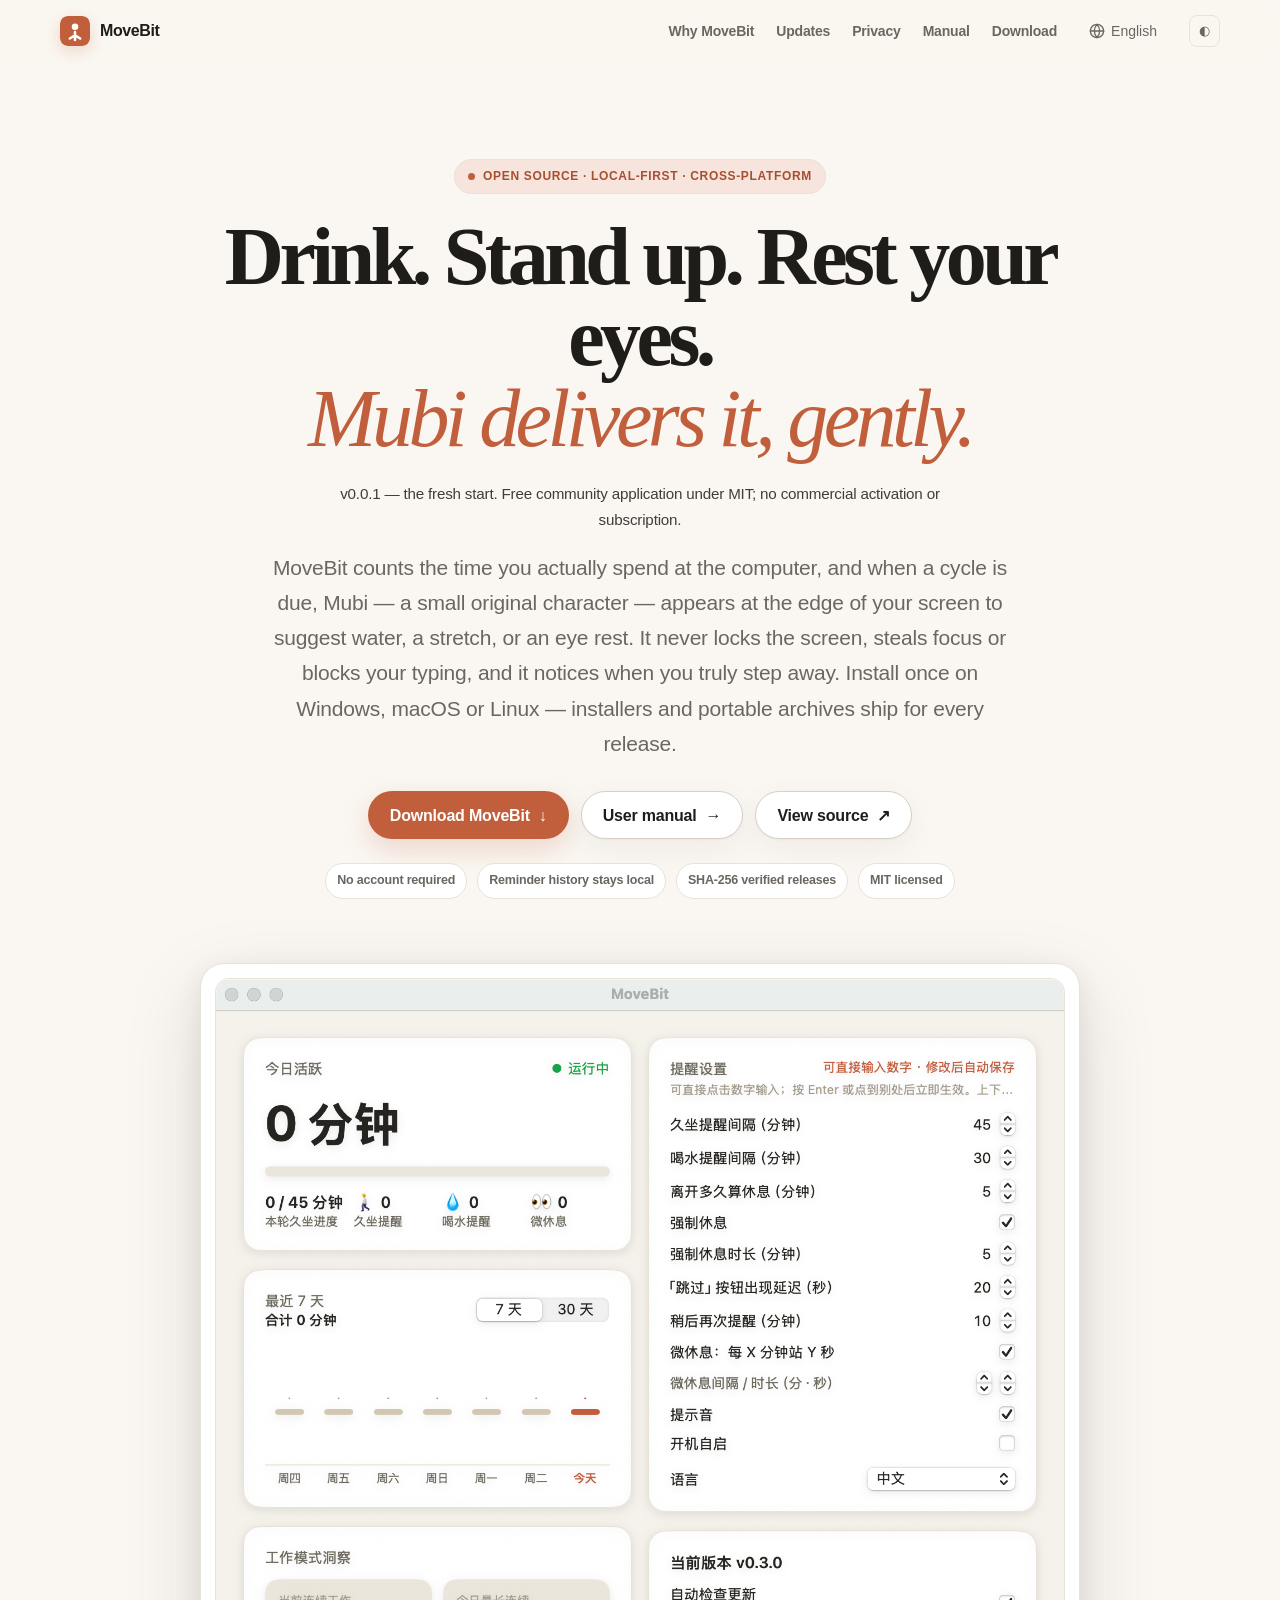
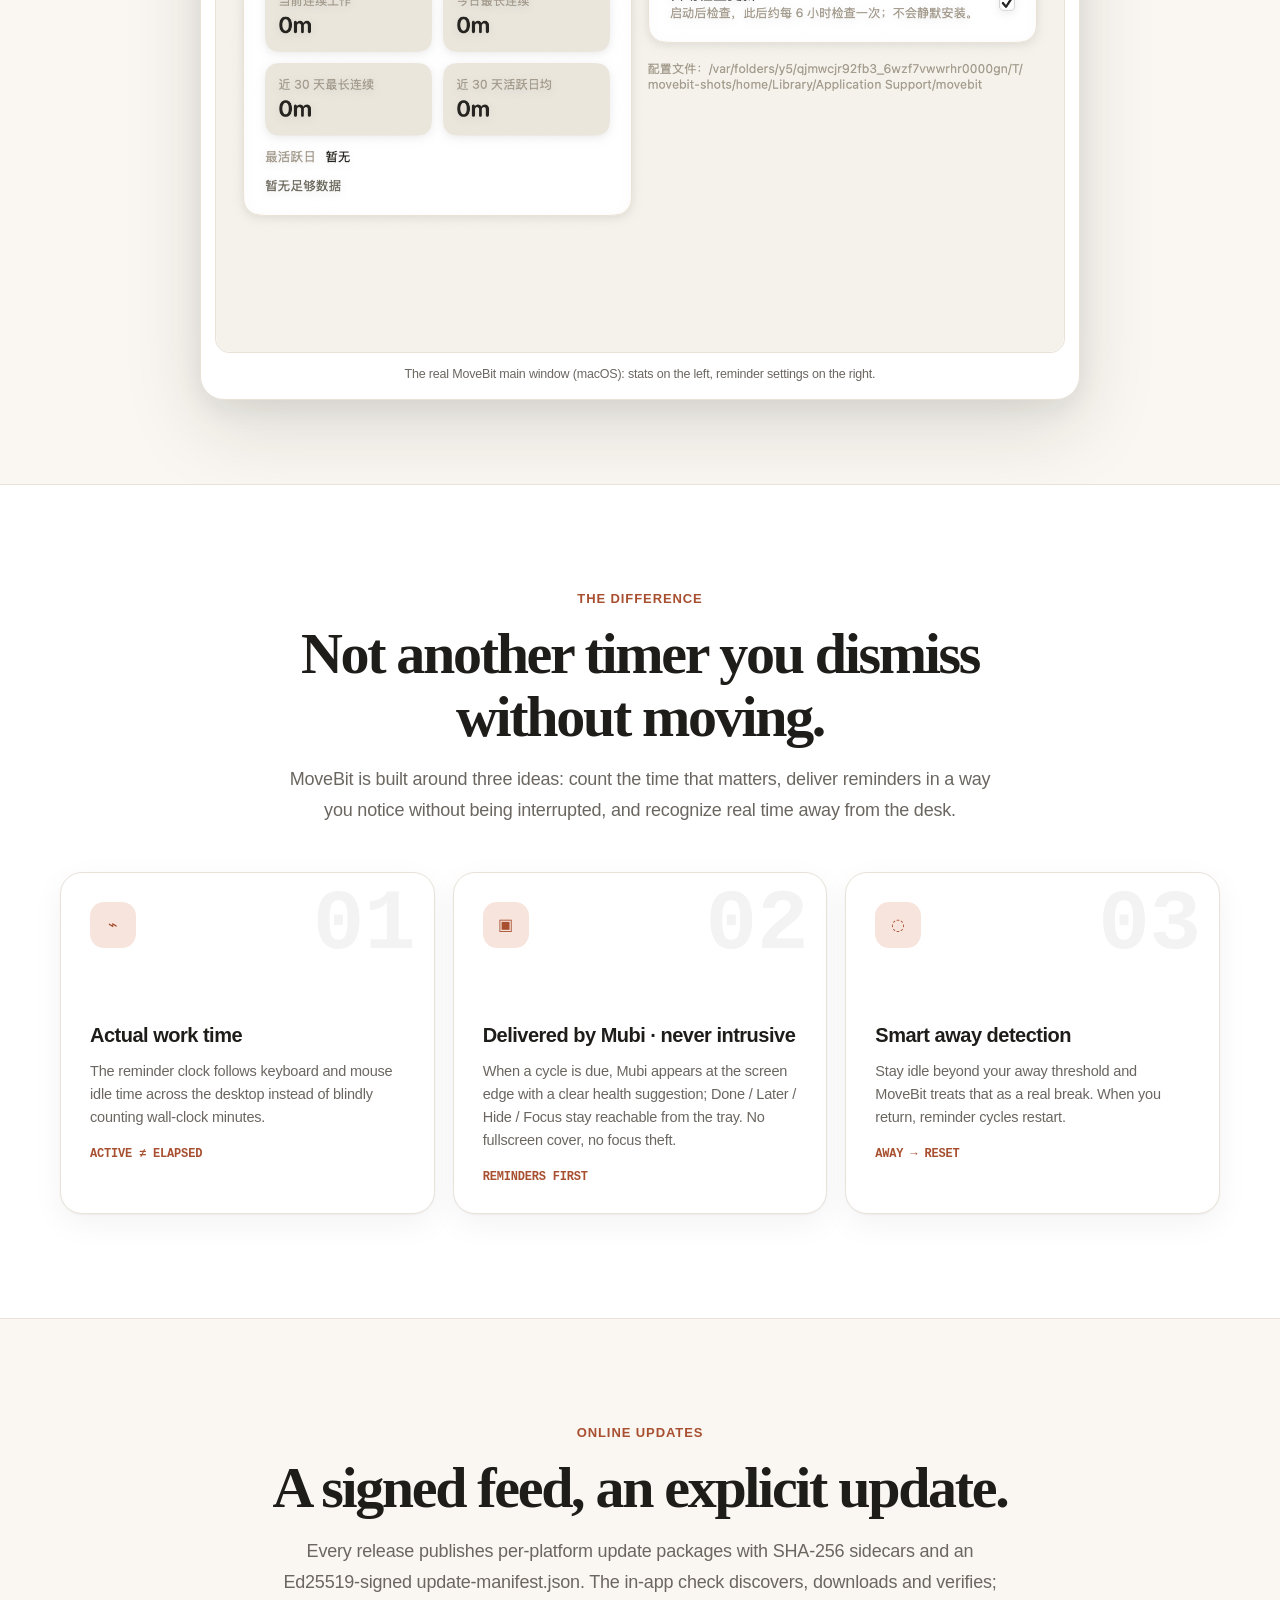
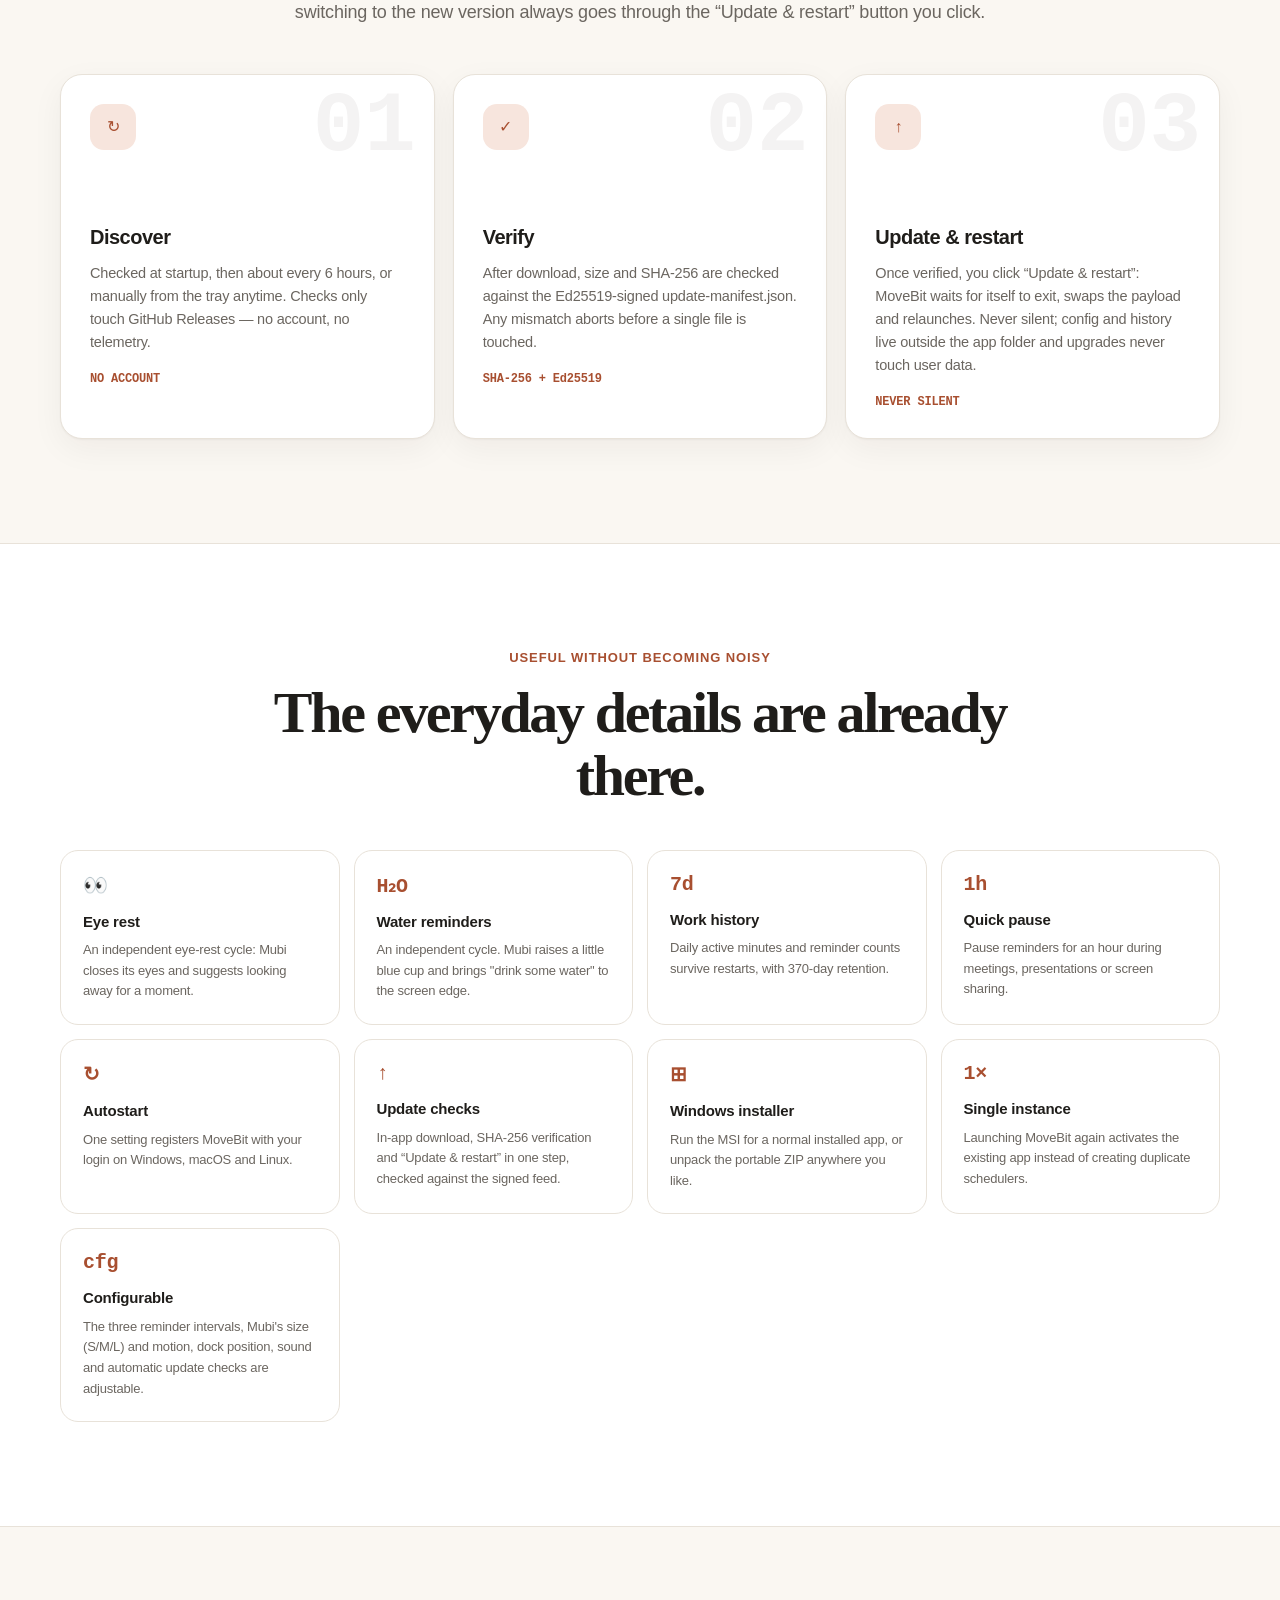
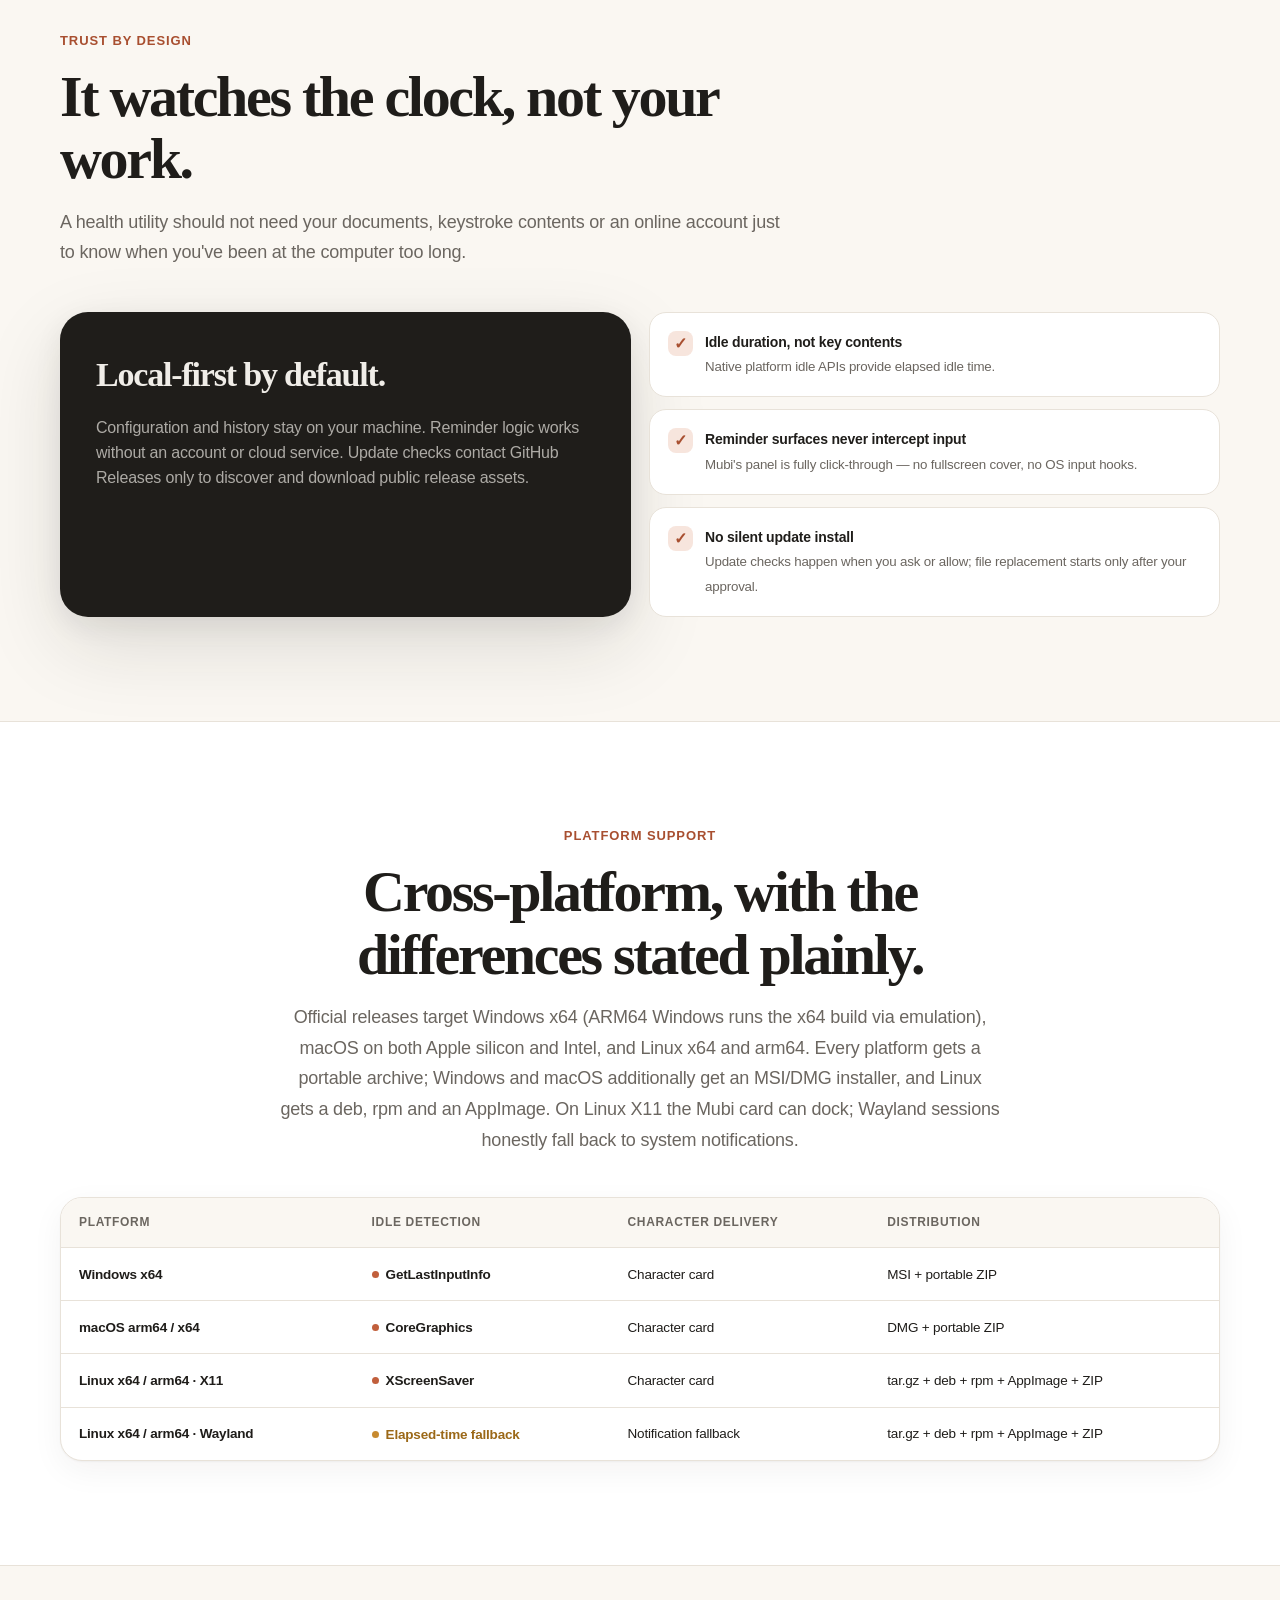
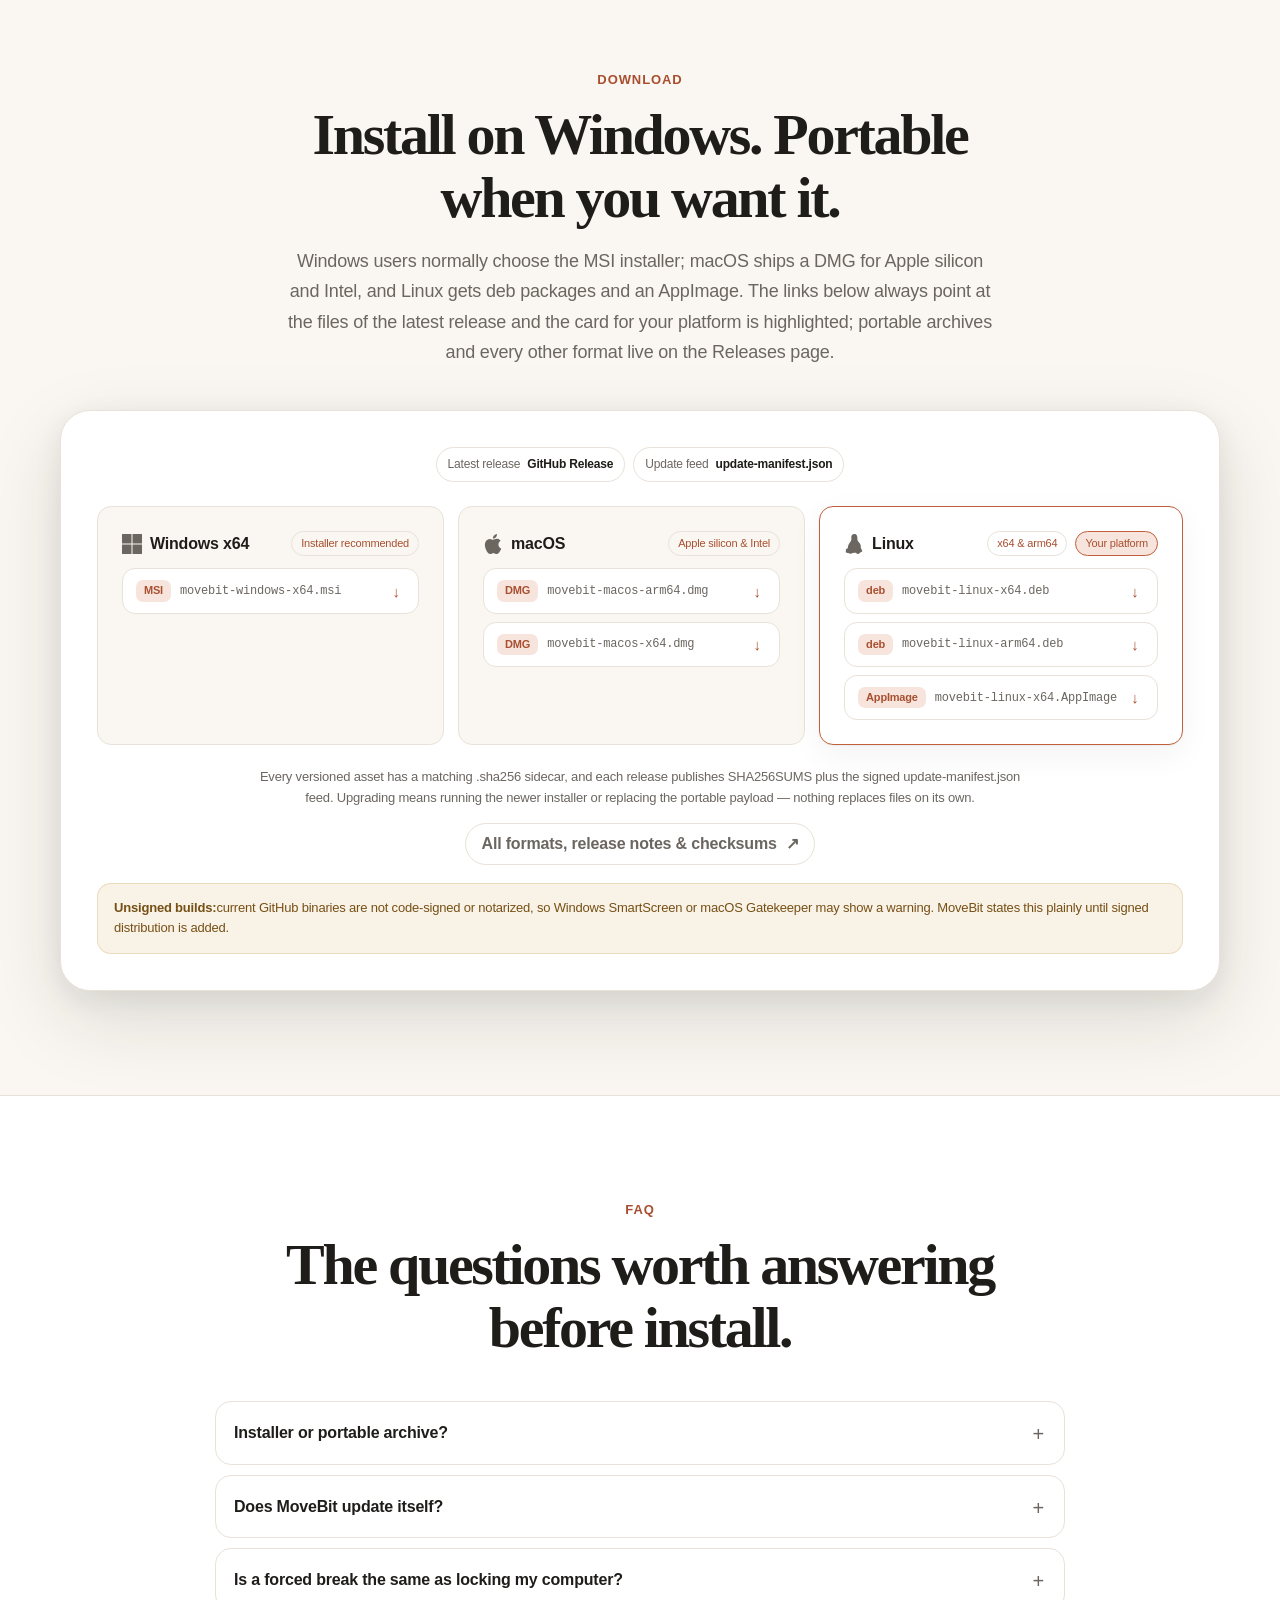
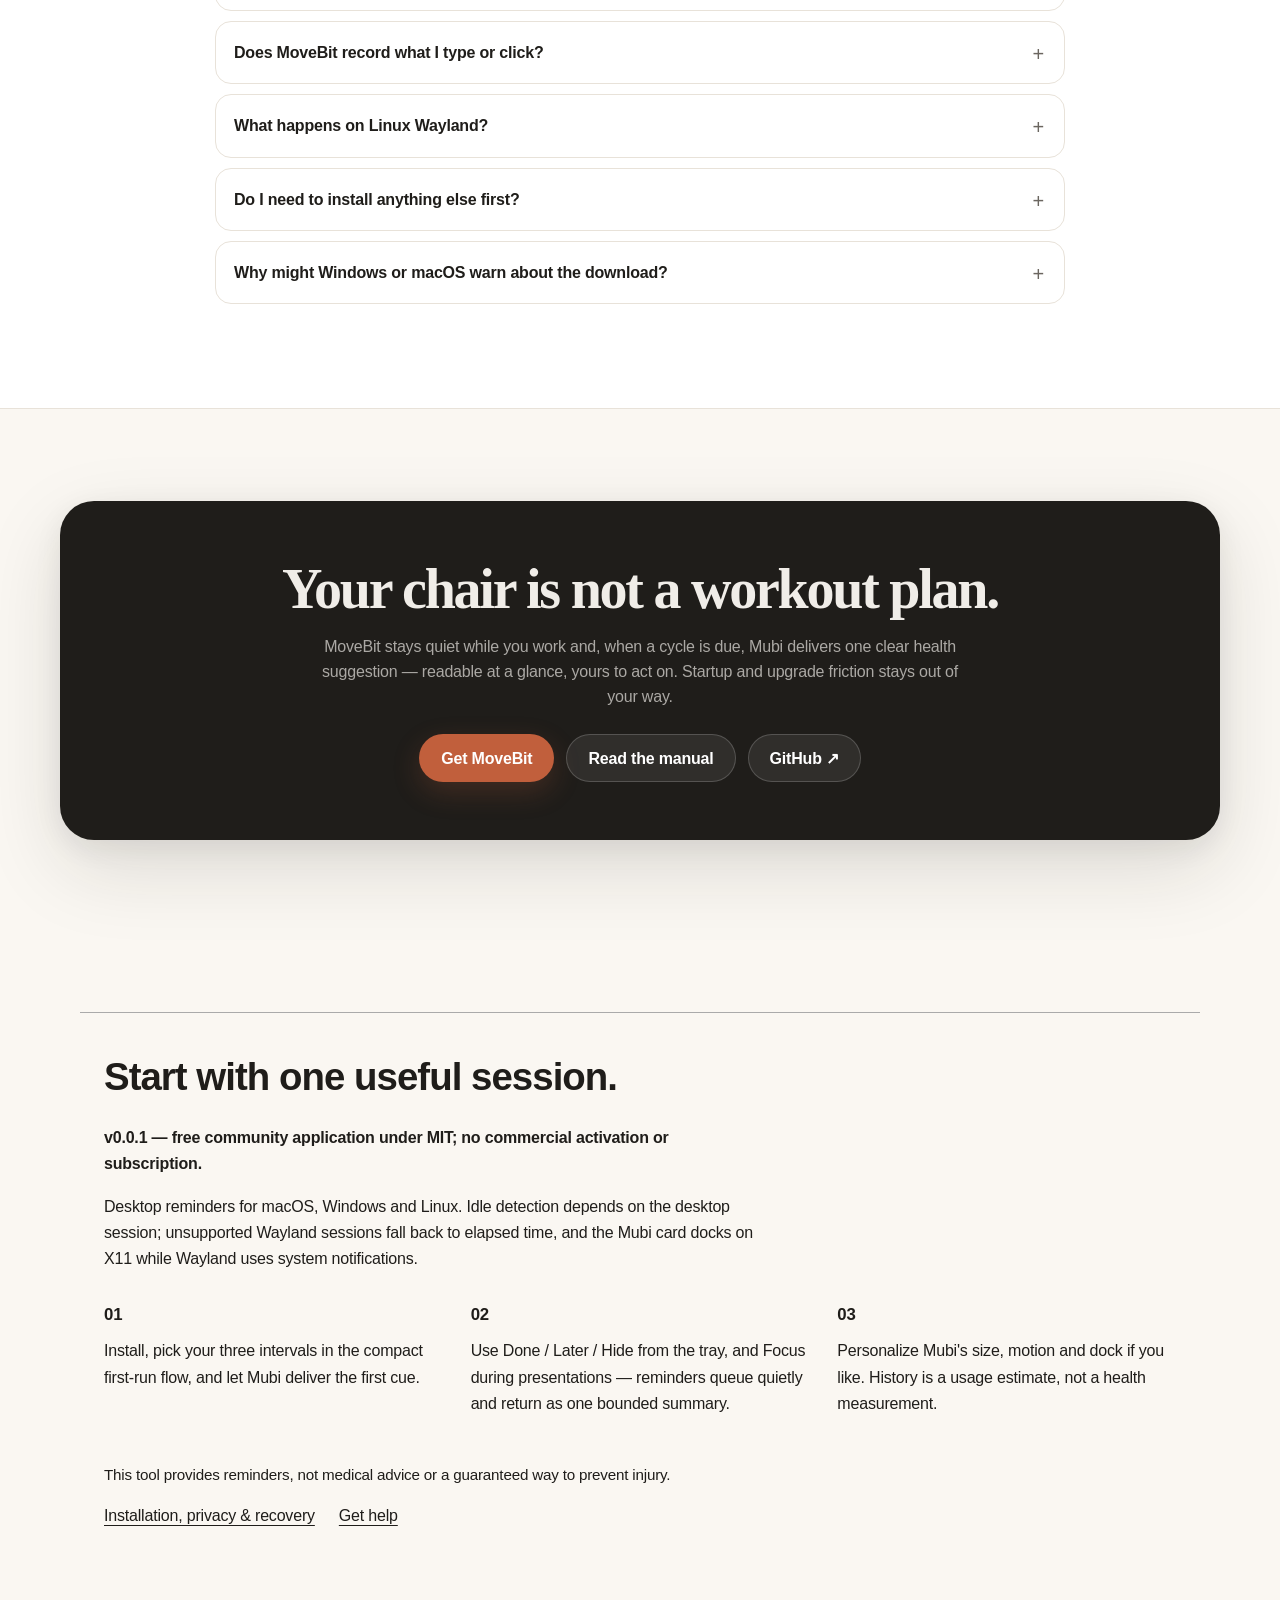
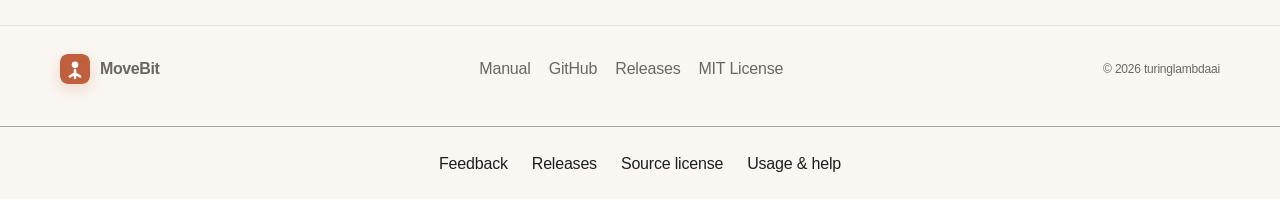
==== commit cb1298c7: "fix(v1): full-body audit — update channel, homepage, docs, guides The full-surface audit for the fre" ====
--- a/docs/index.html
+++ b/docs/index.html
@@ -4,18 +4,18 @@
   <meta charset="utf-8">
   <meta name="viewport" content="width=device-width, initial-scale=1">
   <title>MoveBit — 一个真正能让你离开椅子的休息提醒</title>
-  <meta name="description" content="MoveBit 是本地优先的跨平台桌面休息工具：统计真实电脑活跃时长、识别离席、在工作过久时锁定全部屏幕强制休息；Windows、macOS、Linux 均提供安装器与便携压缩包，发布附带 SHA-256 校验。">
+  <meta name="description" content="MoveBit 是本地优先的跨平台健康提醒工具：统计真实电脑活跃时长，久坐、喝水、护眼提醒由屏幕边缘的小家伙沐比温柔交付，永不锁屏、不打断；Windows、macOS、Linux 均提供安装器与便携压缩包，发布附带 SHA-256 校验。">
   <meta name="theme-color" content="#faf7f2">
   <meta name="color-scheme" content="light dark">
   <link rel="canonical" href="https://movebit.jrtx.site/">
   <meta property="og:type" content="website">
   <meta property="og:site_name" content="MoveBit">
-  <meta property="og:title" content="MoveBit — 一个真正能让你离开椅子的休息提醒">
-  <meta property="og:description" content="统计真实活跃时长。该休息时，锁定全部屏幕。Windows、macOS、Linux 一次安装即可。">
+  <meta property="og:title" content="MoveBit — 久坐、喝水、护眼，由沐比温柔提醒">
+  <meta property="og:description" content="统计真实活跃时长。久坐、喝水、护眼，由沐比温柔提醒，永不打断。Windows、macOS、Linux 一次安装即可。">
   <meta property="og:url" content="https://movebit.jrtx.site/">
   <meta name="twitter:card" content="summary">
-  <meta name="twitter:title" content="MoveBit — 一个真正能让你离开椅子的休息提醒">
-  <meta name="twitter:description" content="统计真实活跃时长，识别离席，到点强制休息。">
+  <meta name="twitter:title" content="MoveBit — 久坐、喝水、护眼，由沐比温柔提醒">
+  <meta name="twitter:description" content="统计真实活跃时长，识别离席；喝水、起身、护眼由沐比温柔提醒。">
   <script>
     // Anti-flicker: resolve theme (and language) before first paint.
     (function () {
@@ -107,11 +107,11 @@
         <div class="hero-copy">
           <div class="eyebrow animate"><span class="eyebrow-dot"></span><span data-i18n="hero.eyebrow">开源 · 本地优先 · 跨平台</span></div>
           <h1 class="animate">
-            <span data-i18n="hero.h1a">一个真正能让你</span><br>
-            <span class="accent" data-i18n="hero.h1b">离开椅子的休息提醒。</span>
+            <span data-i18n="hero.h1a">久坐、喝水、护眼——</span><br>
+            <span class="accent" data-i18n="hero.h1b">由小家伙沐比温柔提醒。</span>
           </h1>
-<p class="reader-en product-availability" lang="en">Development preview. Free community application under MIT; no commercial activation or subscription.</p><p class="reader-zh product-availability" lang="zh">开发预览。MIT 许可的免费社区应用，不接商业激活或订阅。</p>
-          <p class="hero-lead animate" data-i18n="hero.lead">MoveBit 统计你真正操作电脑的活跃时长。工作太久，它会把全部屏幕锁定进入定时休息；你自己离开工位时，它也能识别。Windows、macOS、Linux 一次安装即可，每个发布都同时提供安装器与便携压缩包。</p>
+<p class="reader-en product-availability" lang="en">v0.0.1 — the fresh start. Free community application under MIT; no commercial activation or subscription.</p><p class="reader-zh product-availability" lang="zh">v0.0.1 —— 全新起点。MIT 许可的免费社区应用，不接商业激活或订阅。</p>
+          <p class="hero-lead animate" data-i18n="hero.lead">MoveBit 统计你真正操作电脑的活跃时长，到点由小家伙沐比在屏幕边缘温柔提醒：喝水、起身、让眼睛休息。它从不锁屏、不抢焦点、不打断输入；你真正离开工位时它也知道。Windows、macOS、Linux 一次安装即可，每个发布都同时提供安装器与便携压缩包。</p>
           <div class="hero-actions animate">
             <a class="btn btn-primary" id="hero-download" href="#download"><span data-i18n="hero.download">下载 MoveBit</span><span aria-hidden="true">↓</span></a>
             <a class="btn btn-secondary" href="manual.html"><span data-i18n="hero.manual">使用手册</span><span aria-hidden="true">→</span></a>
@@ -119,7 +119,7 @@
           </div>
           <div class="trust-row animate" aria-label="Product characteristics">
             <span class="trust-chip" data-i18n="chip.account">无需账户</span>
-            <span class="trust-chip" data-i18n="chip.local">历史记录保存在本机</span>
+            <span class="trust-chip" data-i18n="chip.local">提醒记录保存在本机</span>
             <span class="trust-chip" data-i18n="chip.sha">SHA-256 校验发布</span>
             <span class="trust-chip" data-i18n="chip.mit">MIT 开源许可</span>
           </div>
@@ -136,8 +136,8 @@
       <div class="container">
         <div class="center-head">
           <div class="section-kicker animate" data-i18n="why.kicker">核心差异</div>
-          <h2 class="section-title animate" data-i18n="why.title">不是又一个被你顺手关掉，却依然没有起身的计时器。</h2>
-          <p class="section-lead animate" data-i18n="why.lead">MoveBit 围绕三件事设计：只累计真正重要的活跃时间、识别你实际离开工位的休息、让关键的长休息变成一个需要认真对待的动作。</p>
+          <h2 class="section-title animate" data-i18n="why.title">不是又一个被你顺手关掉的计时器。</h2>
+          <p class="section-lead animate" data-i18n="why.lead">MoveBit 围绕三件事设计：只累计真正重要的活跃时间、让提醒以不被忽略又不打断的方式出现、识别你实际离开工位的休息。</p>
         </div>
 
         <div class="core-grid">
@@ -149,9 +149,9 @@
           </article>
           <article class="core-card animate" data-step="02">
             <div class="core-icon" aria-hidden="true">▣</div>
-            <h3 data-i18n="why.c2.title">真正有分量的休息</h3>
-            <p data-i18n="why.c2.body">久坐周期到点后，MoveBit 会在所有已连接显示器上显示置顶的定时休息界面；跳过操作延迟出现。</p>
-            <div class="core-meta" data-i18n="why.c2.meta">覆盖每块显示器</div>
+            <h3 data-i18n="why.c2.title">角色交付 · 永不打断</h3>
+            <p data-i18n="why.c2.body">到点时，小家伙沐比在屏幕边缘带着明确的健康建议出现；Done / 稍后 / 隐藏 / 专注永远可从托盘触达。没有全屏遮罩，没有焦点抢夺。</p>
+            <div class="core-meta" data-i18n="why.c2.meta">提醒为本 · 角色为形</div>
           </article>
           <article class="core-card animate" data-step="03">
             <div class="core-icon" aria-hidden="true">◌</div>
@@ -201,15 +201,15 @@
           <h2 class="section-title animate" data-i18n="feat.title">日常真正需要的细节，也已经补齐。</h2>
         </div>
         <div class="feature-grid">
-          <article class="feature animate"><div class="feature-symbol">20s</div><h3 data-i18n="feat.f1.title">微休息</h3><p data-i18n="feat.f1.body">屏幕中央的轻提示，不强制锁定，也不额外制造声音。</p></article>
-          <article class="feature animate"><div class="feature-symbol">H₂O</div><h3 data-i18n="feat.f2.title">喝水提醒</h3><p data-i18n="feat.f2.body">独立周期，以轻量 toast 出现，而不是把喝水也做成强制休息。</p></article>
-          <article class="feature animate"><div class="feature-symbol">7d</div><h3 data-i18n="feat.f3.title">工作历史</h3><p data-i18n="feat.f3.body">每日活跃分钟数与休息次数跨重启保存，并保留 370 天。</p></article>
+          <article class="feature animate"><div class="feature-symbol">👀</div><h3 data-i18n="feat.f1.title">护眼提醒</h3><p data-i18n="feat.f1.body">独立的护眼周期：沐比闭上眼睛，提示你看向远处休息片刻。</p></article>
+          <article class="feature animate"><div class="feature-symbol">H₂O</div><h3 data-i18n="feat.f2.title">喝水提醒</h3><p data-i18n="feat.f2.body">独立周期。沐比举起小蓝杯，把「喝点水吧」送到屏幕边缘。</p></article>
+          <article class="feature animate"><div class="feature-symbol">7d</div><h3 data-i18n="feat.f3.title">工作历史</h3><p data-i18n="feat.f3.body">每日活跃分钟数与提醒次数跨重启保存，并保留 370 天。</p></article>
           <article class="feature animate"><div class="feature-symbol">1h</div><h3 data-i18n="feat.f4.title">一键暂停</h3><p data-i18n="feat.f4.body">会议、演示或共享屏幕时，可从托盘快速暂停提醒一小时。</p></article>
           <article class="feature animate"><div class="feature-symbol">↻</div><h3 data-i18n="feat.f5.title">随系统启动</h3><p data-i18n="feat.f5.body">一个开关即可让 MoveBit 在 Windows、macOS 与 Linux 登录时启动。</p></article>
           <article class="feature animate"><div class="feature-symbol">↑</div><h3 data-i18n="feat.f6.title">检查更新</h3><p data-i18n="feat.f6.body">应用内下载、SHA-256 校验、「更新并重启」一步完成，全程对签名 feed 核对。</p></article>
           <article class="feature animate"><div class="feature-symbol">⊞</div><h3 data-i18n="feat.f7.title">Windows 安装版</h3><p data-i18n="feat.f7.body">运行 MSI 即可作为常规桌面应用安装；也可以把便携 ZIP 解压到任意目录使用。</p></article>
           <article class="feature animate"><div class="feature-symbol">1×</div><h3 data-i18n="feat.f8.title">单实例</h3><p data-i18n="feat.f8.body">重复启动时会唤起已有实例，不会再创建一套重复的提醒计时器。</p></article>
-          <article class="feature animate"><div class="feature-symbol">cfg</div><h3 data-i18n="feat.f9.title">可配置</h3><p data-i18n="feat.f9.body">提醒间隔、休息时长、离席阈值、跳过延迟、声音与自动检查更新均可调整。</p></article>
+          <article class="feature animate"><div class="feature-symbol">cfg</div><h3 data-i18n="feat.f9.title">可配置</h3><p data-i18n="feat.f9.body">三个提醒间隔、沐比的尺寸 S/M/L 与动效、停靠位置、声音与自动检查更新均可调整。</p></article>
         </div>
       </div>
     </section>
@@ -227,7 +227,7 @@
           </article>
           <div class="privacy-list">
             <div class="privacy-item animate"><span class="check">✓</span><span><strong data-i18n="priv.p1.title">读取空闲时长，而不是按键内容</strong><small data-i18n="priv.p1.body">使用系统原生空闲 API 获取经过的空闲时间。</small></span></div>
-            <div class="privacy-item animate"><span class="check">✓</span><span><strong data-i18n="priv.p2.title">不做全局键鼠锁定</strong><small data-i18n="priv.p2.body">强制休息是置顶应用窗口，不是操作系统级输入钩子。</small></span></div>
+            <div class="privacy-item animate"><span class="check">✓</span><span><strong data-i18n="priv.p2.title">提醒界面不拦截任何输入</strong><small data-i18n="priv.p2.body">沐比的面板整体鼠标穿透，也没有全屏遮罩或系统级输入钩子。</small></span></div>
             <div class="privacy-item animate"><span class="check">✓</span><span><strong data-i18n="priv.p3.title">不静默强制安装更新</strong><small data-i18n="priv.p3.body">检查更新在你主动点击或明确允许时发生；替换程序文件只会经过你的确认。</small></span></div>
           </div>
         </div>
@@ -239,17 +239,17 @@
         <div class="center-head">
           <div class="section-kicker animate" data-i18n="plat.kicker">平台支持</div>
           <h2 class="section-title animate" data-i18n="plat.title">跨平台，但把不同平台的差异说清楚。</h2>
-          <p class="section-lead animate" data-i18n="plat.lead">当前正式发布支持 Windows x64（ARM64 Windows 通过模拟运行 x64 构建）、Apple silicon 与 Intel 的 macOS，以及 Linux x64 与 arm64。每个平台都有便携压缩包；Windows 与 macOS 额外提供 MSI/DMG 安装器，Linux 提供 deb（双架构）与 AppImage。Linux Wayland 下提醒仍能工作，但空闲检测会退化为自然时间。</p>
+          <p class="section-lead animate" data-i18n="plat.lead">当前正式发布支持 Windows x64（ARM64 Windows 通过模拟运行 x64 构建）、Apple silicon 与 Intel 的 macOS，以及 Linux x64 与 arm64。每个平台都有便携压缩包；Windows 与 macOS 额外提供 MSI/DMG 安装器，Linux 提供 deb、rpm 与 AppImage。Linux X11 下沐比角色卡可停靠显示；Wayland 会话诚实回退为系统通知。</p>
         </div>
 
         <div class="support-wrap animate">
           <table class="support-table">
-            <thead><tr><th data-i18n="plat.th1">平台</th><th data-i18n="plat.th2">空闲检测</th><th data-i18n="plat.th3">强制休息</th><th data-i18n="plat.th4">分发</th></tr></thead>
+            <thead><tr><th data-i18n="plat.th1">平台</th><th data-i18n="plat.th2">空闲检测</th><th data-i18n="plat.th3">角色交付</th><th data-i18n="plat.th4">分发</th></tr></thead>
             <tbody>
-              <tr><td><strong>Windows x64</strong></td><td><span class="status">GetLastInputInfo</span></td><td data-i18n="plat.all">所有显示器</td><td data-i18n="plat.dist.win">MSI + 便携 ZIP</td></tr>
-              <tr><td><strong>macOS arm64 / x64</strong></td><td><span class="status">CoreGraphics</span></td><td data-i18n="plat.all2">所有显示器</td><td data-i18n="plat.dist.mac">DMG + 便携 ZIP</td></tr>
-              <tr><td><strong>Linux x64 / arm64 · X11</strong></td><td><span class="status">XScreenSaver</span></td><td data-i18n="plat.all3">所有显示器</td><td data-i18n="plat.dist.linux">tar.gz + deb + rpm + AppImage + ZIP</td></tr>
-              <tr><td><strong>Linux x64 / arm64 · Wayland</strong></td><td><span class="status fallback" data-i18n="plat.fallback">自然时间降级</span></td><td data-i18n="plat.supported">支持</td><td data-i18n="plat.dist.linux2">tar.gz + deb + rpm + AppImage + ZIP</td></tr>
+              <tr><td><strong>Windows x64</strong></td><td><span class="status">GetLastInputInfo</span></td><td data-i18n="plat.all">角色卡</td><td data-i18n="plat.dist.win">MSI + 便携 ZIP</td></tr>
+              <tr><td><strong>macOS arm64 / x64</strong></td><td><span class="status">CoreGraphics</span></td><td data-i18n="plat.all2">角色卡</td><td data-i18n="plat.dist.mac">DMG + 便携 ZIP</td></tr>
+              <tr><td><strong>Linux x64 / arm64 · X11</strong></td><td><span class="status">XScreenSaver</span></td><td data-i18n="plat.all3">角色卡</td><td data-i18n="plat.dist.linux">tar.gz + deb + rpm + AppImage + ZIP</td></tr>
+              <tr><td><strong>Linux x64 / arm64 · Wayland</strong></td><td><span class="status fallback" data-i18n="plat.fallback">自然时间降级</span></td><td data-i18n="plat.supported">通知回退</td><td data-i18n="plat.dist.linux2">tar.gz + deb + rpm + AppImage + ZIP</td></tr>
             </tbody>
           </table>
         </div>
@@ -308,9 +308,9 @@
         <div class="faq">
           <details class="animate"><summary data-i18n="faq.q1">选安装版还是便携版？</summary><p data-i18n="faq.a1">日常长期使用推荐安装版：Windows MSI 或 macOS DMG。它给 MoveBit 一个稳定的位置、开始菜单/启动台入口和标准卸载。临时使用、U 盘、受管电脑不希望安装，或者你偏爱便携软件时再选便携 ZIP、Linux tar.gz 或 AppImage。</p></details>
           <details class="animate"><summary data-i18n="faq.q2">MoveBit 支持在线更新吗？</summary><p data-i18n="faq.a2">支持。「检查更新」读取 Ed25519 签名的 update-manifest.json，发现新版本后下载并做 SHA-256 校验，全部通过再由你点击「更新并重启」完成换新。任何一步校验失败都会中止，当前版本原封不动。</p></details>
-          <details class="animate"><summary data-i18n="faq.q3">强制休息等于锁死电脑吗？</summary><p data-i18n="faq.a3">不是。MoveBit 使用置顶的全屏应用窗口，不会安装全局键盘或鼠标钩子，因此应用异常退出也不会把系统输入留在全局禁用状态。</p></details>
+          <details class="animate"><summary data-i18n="faq.q3">还有全屏强制休息吗？</summary><p data-i18n="faq.a3">没有。v0.0.1 起全屏强制休息已从产品中移除：提醒由屏幕边缘的沐比角色或系统通知交付，永远不会遮盖屏幕、抢夺焦点或拦截输入。</p></details>
           <details class="animate"><summary data-i18n="faq.q4">MoveBit 会记录我输入或点击了什么吗？</summary><p data-i18n="faq.a4">不会。空闲检测模块只向操作系统询问距离上次用户输入过去了多久；提醒逻辑需要空闲时长，而不是按键、文档或点击内容。</p></details>
-          <details class="animate"><summary data-i18n="faq.q5">Linux Wayland 下会怎样？</summary><p data-i18n="faq.a5">无法获得受支持的全局空闲信息时，MoveBit 会退化为自然时间提醒。提醒与在线更新仍然工作，只是自动离席识别的精度会下降。</p></details>
+          <details class="animate"><summary data-i18n="faq.q5">Linux Wayland 下会怎样？</summary><p data-i18n="faq.a5">提醒与在线更新照常工作。Wayland 合成器不提供可靠的窗口定位与穿透保证，因此沐比角色卡在 X11 会话停靠，Wayland 会话诚实回退为系统通知。</p></details>
           <details class="animate"><summary data-i18n="faq.q6">需要另外安装别的运行时吗？</summary><p data-i18n="faq.a6">使用打包 Release 时不需要。MoveBit 自带所需的一切——Linux 上唯一的外部依赖是 GTK 4 及其系统库。</p></details>
           <details class="animate"><summary data-i18n="faq.q7">为什么 Windows 或 macOS 可能对下载文件发出警告？</summary><p data-i18n="faq.a7">当前社区构建尚未签名。代码签名 / 公证属于额外的发布者身份信号，也是下一项重要的分发体验改进。</p></details>
         </div>
@@ -321,7 +321,7 @@
       <div class="container">
         <div class="final-card animate">
           <h2 data-i18n="cta.title">椅子不算健身计划。</h2>
-          <p data-i18n="cta.body">MoveBit 在你工作时保持安静，能识别你真正离开工位的休息，只在确实该休息的时候变得难以忽略——同时把启动和升级的麻烦尽量从日常使用里拿掉。</p>
+          <p data-i18n="cta.body">MoveBit 在你工作时保持安静，到点由沐比送上一句明确的健康建议——看一眼就懂，做不做由你；升级与启动的麻烦也从日常里拿掉了。</p>
           <div class="hero-actions">
             <a class="btn btn-primary" href="#download"><span data-i18n="cta.get">获取 MoveBit</span></a>
             <a class="btn btn-secondary" href="manual.html"><span data-i18n="cta.manual">先看手册</span></a>
@@ -331,8 +331,7 @@
       </div>
     </section>
   <section id="start-here" class="product-start" aria-label="Get started / 开始使用">
-<h2 class="reader-en " lang="en">Start with one useful session.</h2><h2 class="reader-zh " lang="zh">从一次有效使用开始。</h2><p class="reader-en start-status" lang="en">Free community application under MIT; no commercial activation or subscription.</p><p class="reader-zh start-status" lang="zh">MIT 许可的免费社区应用，不接商业激活或订阅。</p><p class="reader-en " lang="en">Desktop previews for macOS, Windows and Linux. Idle detection depends on the desktop session; unsupported Wayland sessions fall back to elapsed time.</p><p class="reader-zh " lang="zh">提供 macOS、Windows、Linux 桌面预览。空闲检测依赖桌面会话；不支持的 Wayland 会话会回退为经过时间计时。</p><div class="product-start-grid"><article><h3 class="reader-en " lang="en">01</h3><h3 class="reader-zh " lang="zh">01</h3><p class="reader-en " lang="en">Choose gentle behavior first and verify a short reminder cycle on your own displays.</p><p class="reader-zh " lang="zh">先选择温和模式，在自己的显示器上验证一个较短提醒周期。</p></article><article><h3 class="reader-en " lang="en">02</h3><h3 class="reader-zh " lang="zh">02</h3><p class="reader-en " lang="en">Test pause, snooze and the break-screen skip behavior before enabling stronger full-screen breaks.</p><p class="reader-zh " lang="zh">启用更强的全屏休息前，测试暂停、稍后提醒与休息屏跳过行为。</p></article><article><h3 class="reader-en " lang="en">03</h3><h3 class="reader-zh " lang="zh">03</h3><p class="reader-en " lang="en">Enable login startup only if you want background reminders. Review 7/30-day history as usage estimates, not health measurements.</p><p class="reader-zh " lang="zh">需要后台提醒时再启用登录自启；7/30 天历史属于使用估计，不是健康测量。</p></article></div><p class="reader-en start-limits" lang="en">Per-installation update recovery and full-screen keyboard/emergency-exit qualification remain tracked in <a href="https://github.com/turinglambdaai/movebit/issues/48">#48</a>. This tool provides reminders, not medical advice or a guaranteed way to prevent injury.</p><p class="reader-zh start-limits" lang="zh">各安装形态更新恢复、全屏键盘与紧急退出验收仍在 <a href="https://github.com/turinglambdaai/movebit/issues/48">#48</a> 跟进。本工具提供提醒，不提供医疗建议或预防损伤保证。</p><div class="start-links"><a class="reader-en" lang="en" href="https://github.com/turinglambdaai/movebit/blob/main/docs/USER-GUIDE.md">Installation, privacy &amp; recovery</a><a class="reader-zh" lang="zh" href="https://github.com/turinglambdaai/movebit/blob/main/docs/USER-GUIDE.zh-CN.md">安装、隐私与恢复</a><a href="https://github.com/turinglambdaai/movebit/issues"><span class="reader-en " lang="en">Get help</span><span class="reader-zh " lang="zh">反馈与帮助</span></a></div>
-</section>
+<h2 class="reader-en " lang="en">Start with one useful session.</h2><h2 class="reader-zh " lang="zh">从一次有效使用开始。</h2><p class="reader-en start-status" lang="en">v0.0.1 — free community application under MIT; no commercial activation or subscription.</p><p class="reader-zh start-status" lang="zh">v0.0.1 —— MIT 许可的免费社区应用，不接商业激活或订阅。</p><p class="reader-en " lang="en">Desktop reminders for macOS, Windows and Linux. Idle detection depends on the desktop session; unsupported Wayland sessions fall back to elapsed time, and the Mubi card docks on X11 while Wayland uses system notifications.</p><p class="reader-zh " lang="zh">提供 macOS、Windows、Linux 桌面提醒。空闲检测依赖桌面会话；不支持的 Wayland 会话回退为经过时间计时，沐比角色卡在 X11 停靠、Wayland 使用系统通知。</p><div class="product-start-grid"><article><h3 class="reader-en " lang="en">01</h3><h3 class="reader-zh " lang="zh">01</h3><p class="reader-en " lang="en">Install, pick your three intervals in the compact first-run flow, and let Mubi deliver the first cue.</p><p class="reader-zh " lang="zh">安装后在小巧的首启流程里定好三个间隔，让沐比送出第一条提醒。</p></article><article><h3 class="reader-en " lang="en">02</h3><h3 class="reader-zh " lang="zh">02</h3><p class="reader-en " lang="en">Use Done / Later / Hide from the tray, and Focus during presentations — reminders queue quietly and return as one bounded summary.</p><p class="reader-zh " lang="zh">从托盘使用做到 / 稍后 / 隐藏；演示时开专注——提醒安静排队，结束后合并为一条有界汇总。</p></article><article><h3 class="reader-en " lang="en">03</h3><h3 class="reader-zh " lang="zh">03</h3><p class="reader-en " lang="en">Personalize Mubi's size, motion and dock if you like. History is a usage estimate, not a health measurement.</p><p class="reader-zh " lang="zh">喜欢的话给沐比选尺寸、动效与停靠位。历史数据属于使用估计，不是健康测量。</p></article></div><p class="reader-en start-limits" lang="en">This tool provides reminders, not medical advice or a guaranteed way to prevent injury.</p><p class="reader-zh start-limits" lang="zh">本工具提供提醒，不提供医疗建议或预防损伤保证。</p><div class="start-links"><a class="reader-en" lang="en" href="https://github.com/turinglambdaai/movebit/blob/main/docs/USER-GUIDE.md">Installation, privacy &amp; recovery</a><a class="reader-zh" lang="zh" href="https://github.com/turinglambdaai/movebit/blob/main/docs/USER-GUIDE.zh-CN.md">安装、隐私与恢复</a><a href="https://github.com/turinglambdaai/movebit/issues"><span class="reader-en " lang="en">Get help</span><span class="reader-zh " lang="zh">反馈与帮助</span></a></div></section>
 </main>
 
   <footer class="footer">
@@ -355,17 +354,17 @@
         "nav.why": "为什么是 MoveBit", "nav.updates": "在线更新", "nav.privacy": "隐私",
         "nav.manual": "手册", "nav.download": "下载",
         "hero.eyebrow": "开源 · 本地优先 · 跨平台",
-        "hero.h1a": "一个真正能让你", "hero.h1b": "离开椅子的休息提醒。",
-        "hero.lead": "MoveBit 统计你真正操作电脑的活跃时长。工作太久，它会把全部屏幕锁定进入定时休息；你自己离开工位时，它也能识别。Windows、macOS、Linux 一次安装即可，每个发布都同时提供安装器与便携压缩包。",
+        "hero.h1a": "久坐、喝水、护眼——", "hero.h1b": "由小家伙沐比温柔提醒。",
+        "hero.lead": "MoveBit 统计你真正操作电脑的活跃时长，到点由小家伙沐比在屏幕边缘温柔提醒：喝水、起身、让眼睛休息。它从不锁屏、不抢焦点、不打断输入；你真正离开工位时它也知道。Windows、macOS、Linux 一次安装即可，每个发布都同时提供安装器与便携压缩包。",
         "hero.download": "下载 MoveBit", "hero.manual": "使用手册", "hero.source": "查看源码",
-        "chip.account": "无需账户", "chip.local": "历史记录保存在本机", "chip.sha": "SHA-256 校验发布", "chip.mit": "MIT 开源许可",
+        "chip.account": "无需账户", "chip.local": "提醒记录保存在本机", "chip.sha": "SHA-256 校验发布", "chip.mit": "MIT 开源许可",
         "shot.alt": "MoveBit 主窗口（macOS）：今日活跃、最近 7 天图表、工作模式洞察与提醒设置",
         "shot.caption": "MoveBit 主窗口（macOS 实拍）：左边是统计，右边是提醒设置。",
         "why.kicker": "核心差异",
-        "why.title": "不是又一个被你顺手关掉，却依然没有起身的计时器。",
-        "why.lead": "MoveBit 围绕三件事设计：只累计真正重要的活跃时间、识别你实际离开工位的休息、让关键的长休息变成一个需要认真对待的动作。",
+        "why.title": "不是又一个被你顺手关掉的计时器。",
+        "why.lead": "MoveBit 围绕三件事设计：只累计真正重要的活跃时间、让提醒以不被忽略又不打断的方式出现、识别你实际离开工位的休息。",
         "why.c1.title": "真实活跃时长", "why.c1.body": "提醒时钟参考整个桌面的键鼠空闲时长，而不是机械累计自然时间。", "why.c1.meta": "活跃时间 ≠ 自然时间",
-        "why.c2.title": "真正有分量的休息", "why.c2.body": "久坐周期到点后，MoveBit 会在所有已连接显示器上显示置顶的定时休息界面；跳过操作延迟出现。", "why.c2.meta": "覆盖每块显示器",
+        "why.c2.title": "角色交付 · 永不打断", "why.c2.body": "到点时，小家伙沐比在屏幕边缘带着明确的健康建议出现；Done / 稍后 / 隐藏 / 专注永远可从托盘触达。没有全屏遮罩，没有焦点抢夺。", "why.c2.meta": "提醒为本 · 角色为形",
         "why.c3.title": "聪明的离席识别", "why.c3.body": "空闲超过离席阈值后，MoveBit 会把这段时间视为一次真正的休息；回来后提醒周期重新开始。", "why.c3.meta": "离席 → 重置",
         "upd.kicker": "在线更新", "upd.title": "带签名的更新 feed，明确的更新动作。",
         "upd.lead": "每个发布都提供各平台的更新包、SHA-256 校验文件，以及 Ed25519 签名的 update-manifest.json。应用内「检查更新」负责发现、下载与校验；换成新版本永远经过你点击的「更新并重启」。",
@@ -373,28 +372,28 @@
         "upd.c2.title": "校验", "upd.c2.body": "下载完成后校验字节数与 SHA-256，全部对着 Ed25519 签名的 update-manifest.json 核对；任何不一致都会中止更新，不动任何文件。",
         "upd.c3.title": "更新并重启", "upd.c3.body": "校验通过后由你点击「更新并重启」：MoveBit 等自己退出后替换文件再启动。绝不静默安装；配置与历史保存在应用目录之外，升级不碰用户数据。", "upd.c3.meta": "绝不静默",
         "feat.kicker": "有用，但不喧宾夺主", "feat.title": "日常真正需要的细节，也已经补齐。",
-        "feat.f1.title": "微休息", "feat.f1.body": "屏幕中央的轻提示，不强制锁定，也不额外制造声音。",
-        "feat.f2.title": "喝水提醒", "feat.f2.body": "独立周期，以轻量 toast 出现，而不是把喝水也做成强制休息。",
-        "feat.f3.title": "工作历史", "feat.f3.body": "每日活跃分钟数与休息次数跨重启保存，并保留 370 天。",
+        "feat.f1.title": "护眼提醒", "feat.f1.body": "独立的护眼周期：沐比闭上眼睛，提示你看向远处休息片刻。",
+        "feat.f2.title": "喝水提醒", "feat.f2.body": "独立周期。沐比举起小蓝杯，把「喝点水吧」送到屏幕边缘。",
+        "feat.f3.title": "工作历史", "feat.f3.body": "每日活跃分钟数与提醒次数跨重启保存，并保留 370 天。",
         "feat.f4.title": "一键暂停", "feat.f4.body": "会议、演示或共享屏幕时，可从托盘快速暂停提醒一小时。",
         "feat.f5.title": "随系统启动", "feat.f5.body": "一个开关即可让 MoveBit 在 Windows、macOS 与 Linux 登录时启动。",
         "feat.f6.title": "检查更新", "feat.f6.body": "应用内下载、SHA-256 校验、「更新并重启」一步完成，全程对签名 feed 核对。",
         "feat.f7.title": "Windows 安装版", "feat.f7.body": "运行 MSI 即可作为常规桌面应用安装；也可以把便携 ZIP 解压到任意目录使用。",
         "feat.f8.title": "单实例", "feat.f8.body": "重复启动时会唤起已有实例，不会再创建一套重复的提醒计时器。",
-        "feat.f9.title": "可配置", "feat.f9.body": "提醒间隔、休息时长、离席阈值、跳过延迟、声音与自动检查更新均可调整。",
+        "feat.f9.title": "可配置", "feat.f9.body": "三个提醒间隔、沐比的尺寸 S/M/L 与动效、停靠位置、声音与自动检查更新均可调整。",
         "priv.kicker": "从设计上建立信任", "priv.title": "它关心的是你多久没动，而不是你在做什么。",
         "priv.lead": "一个健康工具不应该为了判断你是否坐得太久，就需要读取文档、记录按键内容，或者要求你注册在线账户。",
         "priv.main.title": "默认就是本地优先。", "priv.main.body": "配置与历史记录保存在你的机器上，提醒逻辑无需账户或云服务。更新检查只会访问 GitHub Releases，用于发现和下载公开发布文件。",
         "priv.p1.title": "读取空闲时长，而不是按键内容", "priv.p1.body": "使用系统原生空闲 API 获取经过的空闲时间。",
-        "priv.p2.title": "不做全局键鼠锁定", "priv.p2.body": "强制休息是置顶应用窗口，不是操作系统级输入钩子。",
+        "priv.p2.title": "提醒界面不拦截任何输入", "priv.p2.body": "沐比的面板整体鼠标穿透，也没有全屏遮罩或系统级输入钩子。",
         "priv.p3.title": "不静默强制安装更新", "priv.p3.body": "检查更新在你主动点击或明确允许时发生；替换程序文件只会经过你的确认。",
         "plat.kicker": "平台支持", "plat.title": "跨平台，但把不同平台的差异说清楚。",
-        "plat.lead": "当前正式发布支持 Windows x64（ARM64 Windows 通过模拟运行 x64 构建）、Apple silicon 与 Intel 的 macOS，以及 Linux x64 与 arm64。每个平台都有便携压缩包；Windows 与 macOS 额外提供 MSI/DMG 安装器，Linux 提供 deb（双架构）与 AppImage。Linux Wayland 下提醒仍能工作，但空闲检测会退化为自然时间。",
-        "plat.th1": "平台", "plat.th2": "空闲检测", "plat.th3": "强制休息", "plat.th4": "分发",
-        "plat.all": "所有显示器", "plat.all2": "所有显示器", "plat.all3": "所有显示器",
+        "plat.lead": "当前正式发布支持 Windows x64（ARM64 Windows 通过模拟运行 x64 构建）、Apple silicon 与 Intel 的 macOS，以及 Linux x64 与 arm64。每个平台都有便携压缩包；Windows 与 macOS 额外提供 MSI/DMG 安装器，Linux 提供 deb、rpm 与 AppImage。Linux X11 下沐比角色卡可停靠显示；Wayland 会话诚实回退为系统通知。",
+        "plat.th1": "平台", "plat.th2": "空闲检测", "plat.th3": "角色交付", "plat.th4": "分发",
+        "plat.all": "角色卡", "plat.all2": "角色卡", "plat.all3": "角色卡",
         "plat.dist.win": "MSI + 便携 ZIP", "plat.dist.mac": "DMG + 便携 ZIP",
         "plat.dist.linux": "tar.gz + deb + rpm + AppImage + ZIP", "plat.dist.linux2": "tar.gz + deb + rpm + AppImage + ZIP",
-        "plat.fallback": "自然时间降级", "plat.supported": "支持",
+        "plat.fallback": "自然时间降级", "plat.supported": "通知回退",
         "dl.kicker": "下载", "dl.title": "Windows 推荐安装；需要时，便携版一直都在。",
         "dl.lead": "Windows 用户通常选择 MSI 安装版；macOS 在 Apple silicon 和 Intel 上都提供 DMG，Linux 提供 deb 与 AppImage。下面的直链永远指向最新发布的文件，你所在平台的卡片会自动高亮；便携压缩包与其余格式都在 Releases 页。",
         "dl.badge.release": "最新版本", "dl.badge.feed": "更新 feed",
@@ -407,18 +406,18 @@
         "faq.a1": "日常长期使用推荐安装版：Windows MSI 或 macOS DMG。它给 MoveBit 一个稳定的位置、开始菜单/启动台入口和标准卸载。临时使用、U 盘、受管电脑不希望安装，或者你偏爱便携软件时再选便携 ZIP、Linux tar.gz 或 AppImage。",
         "faq.q2": "MoveBit 支持在线更新吗？",
         "faq.a2": "支持。「检查更新」读取 Ed25519 签名的 update-manifest.json，发现新版本后下载并做 SHA-256 校验，全部通过再由你点击「更新并重启」完成换新。任何一步校验失败都会中止，当前版本原封不动。",
-        "faq.q3": "强制休息等于锁死电脑吗？",
-        "faq.a3": "不是。MoveBit 使用置顶的全屏应用窗口，不会安装全局键盘或鼠标钩子，因此应用异常退出也不会把系统输入留在全局禁用状态。",
+        "faq.q3": "还有全屏强制休息吗？",
+        "faq.a3": "没有。v0.0.1 起全屏强制休息已从产品中移除：提醒由屏幕边缘的沐比角色或系统通知交付，永远不会遮盖屏幕、抢夺焦点或拦截输入。",
         "faq.q4": "MoveBit 会记录我输入或点击了什么吗？",
         "faq.a4": "不会。空闲检测模块只向操作系统询问距离上次用户输入过去了多久；提醒逻辑需要空闲时长，而不是按键、文档或点击内容。",
         "faq.q5": "Linux Wayland 下会怎样？",
-        "faq.a5": "无法获得受支持的全局空闲信息时，MoveBit 会退化为自然时间提醒。提醒与在线更新仍然工作，只是自动离席识别的精度会下降。",
+        "faq.a5": "提醒与在线更新照常工作。Wayland 合成器不提供可靠的窗口定位与穿透保证，因此沐比角色卡在 X11 会话停靠，Wayland 会话诚实回退为系统通知。",
         "faq.q6": "需要另外安装别的运行时吗？",
         "faq.a6": "使用打包 Release 时不需要。MoveBit 自带所需的一切——Linux 上唯一的外部依赖是 GTK 4 及其系统库。",
         "faq.q7": "为什么 Windows 或 macOS 可能对下载文件发出警告？",
         "faq.a7": "当前社区构建尚未签名。代码签名 / 公证属于额外的发布者身份信号，也是下一项重要的分发体验改进。",
         "cta.title": "椅子不算健身计划。",
-        "cta.body": "MoveBit 在你工作时保持安静，能识别你真正离开工位的休息，只在确实该休息的时候变得难以忽略——同时把启动和升级的麻烦尽量从日常使用里拿掉。",
+        "cta.body": "MoveBit 在你工作时保持安静，到点由沐比送上一句明确的健康建议——看一眼就懂，做不做由你；升级与启动的麻烦也从日常里拿掉了。",
         "cta.get": "获取 MoveBit", "cta.manual": "先看手册",
         "footer.manual": "手册", "footer.releases": "Releases"
       };
@@ -427,17 +426,17 @@
         "nav.why": "Why MoveBit", "nav.updates": "Updates", "nav.privacy": "Privacy",
         "nav.manual": "Manual", "nav.download": "Download",
         "hero.eyebrow": "Open source · Local-first · Cross-platform",
-        "hero.h1a": "Break reminders", "hero.h1b": "you can't ignore.",
-        "hero.lead": "MoveBit measures your actual active computer time. Work too long and it locks every display for a timed break. Step away on your own and the clock notices. Install once on Windows, macOS or Linux — installers and portable archives ship for every release.",
+        "hero.h1a": "Drink. Stand up. Rest your eyes.", "hero.h1b": "Mubi delivers it, gently.",
+        "hero.lead": "MoveBit counts the time you actually spend at the computer, and when a cycle is due, Mubi — a small original character — appears at the edge of your screen to suggest water, a stretch, or an eye rest. It never locks the screen, steals focus or blocks your typing, and it notices when you truly step away. Install once on Windows, macOS or Linux — installers and portable archives ship for every release.",
         "hero.download": "Download MoveBit", "hero.manual": "User manual", "hero.source": "View source",
-        "chip.account": "No account required", "chip.local": "History stays local", "chip.sha": "SHA-256 verified releases", "chip.mit": "MIT licensed",
+        "chip.account": "No account required", "chip.local": "Reminder history stays local", "chip.sha": "SHA-256 verified releases", "chip.mit": "MIT licensed",
         "shot.alt": "MoveBit main window on macOS: active time, 7-day chart, work-pattern insights and reminder settings",
         "shot.caption": "The real MoveBit main window (macOS): stats on the left, reminder settings on the right.",
         "why.kicker": "The difference",
         "why.title": "Not another timer you dismiss without moving.",
-        "why.lead": "MoveBit is built around three ideas: count the time that matters, recognize real time away from the desk, and make the important break deliberate.",
+        "why.lead": "MoveBit is built around three ideas: count the time that matters, deliver reminders in a way you notice without being interrupted, and recognize real time away from the desk.",
         "why.c1.title": "Actual work time", "why.c1.body": "The reminder clock follows keyboard and mouse idle time across the desktop instead of blindly counting wall-clock minutes.", "why.c1.meta": "ACTIVE ≠ ELAPSED",
-        "why.c2.title": "A break that has weight", "why.c2.body": "When the sit interval is reached, MoveBit places a topmost timed break view on every connected display. Skip appears only after a configurable delay.", "why.c2.meta": "EVERY DISPLAY",
+        "why.c2.title": "Delivered by Mubi · never intrusive", "why.c2.body": "When a cycle is due, Mubi appears at the screen edge with a clear health suggestion; Done / Later / Hide / Focus stay reachable from the tray. No fullscreen cover, no focus theft.", "why.c2.meta": "REMINDERS FIRST",
         "why.c3.title": "Smart away detection", "why.c3.body": "Stay idle beyond your away threshold and MoveBit treats that as a real break. When you return, reminder cycles restart.", "why.c3.meta": "AWAY → RESET",
         "upd.kicker": "Online updates", "upd.title": "A signed feed, an explicit update.",
         "upd.lead": "Every release publishes per-platform update packages with SHA-256 sidecars and an Ed25519-signed update-manifest.json. The in-app check discovers, downloads and verifies; switching to the new version always goes through the “Update & restart” button you click.",
@@ -445,28 +444,28 @@
         "upd.c2.title": "Verify", "upd.c2.body": "After download, size and SHA-256 are checked against the Ed25519-signed update-manifest.json. Any mismatch aborts before a single file is touched.",
         "upd.c3.title": "Update & restart", "upd.c3.body": "Once verified, you click “Update & restart”: MoveBit waits for itself to exit, swaps the payload and relaunches. Never silent; config and history live outside the app folder and upgrades never touch user data.", "upd.c3.meta": "NEVER SILENT",
         "feat.kicker": "Useful without becoming noisy", "feat.title": "The everyday details are already there.",
-        "feat.f1.title": "Micro breaks", "feat.f1.body": "A gentle center-screen prompt with no forced lock and no extra sound.",
-        "feat.f2.title": "Water reminders", "feat.f2.body": "An independent cycle shown as a small toast instead of a disruptive break.",
-        "feat.f3.title": "Work history", "feat.f3.body": "Daily active minutes and break counts survive restarts, with 370-day retention.",
+        "feat.f1.title": "Eye rest", "feat.f1.body": "An independent eye-rest cycle: Mubi closes its eyes and suggests looking away for a moment.",
+        "feat.f2.title": "Water reminders", "feat.f2.body": "An independent cycle. Mubi raises a little blue cup and brings \"drink some water\" to the screen edge.",
+        "feat.f3.title": "Work history", "feat.f3.body": "Daily active minutes and reminder counts survive restarts, with 370-day retention.",
         "feat.f4.title": "Quick pause", "feat.f4.body": "Pause reminders for an hour during meetings, presentations or screen sharing.",
         "feat.f5.title": "Autostart", "feat.f5.body": "One setting registers MoveBit with your login on Windows, macOS and Linux.",
         "feat.f6.title": "Update checks", "feat.f6.body": "In-app download, SHA-256 verification and “Update & restart” in one step, checked against the signed feed.",
         "feat.f7.title": "Windows installer", "feat.f7.body": "Run the MSI for a normal installed app, or unpack the portable ZIP anywhere you like.",
         "feat.f8.title": "Single instance", "feat.f8.body": "Launching MoveBit again activates the existing app instead of creating duplicate schedulers.",
-        "feat.f9.title": "Configurable", "feat.f9.body": "Intervals, duration, away threshold, skip delay, sound and automatic update checks are adjustable.",
+        "feat.f9.title": "Configurable", "feat.f9.body": "The three reminder intervals, Mubi's size (S/M/L) and motion, dock position, sound and automatic update checks are adjustable.",
         "priv.kicker": "Trust by design", "priv.title": "It watches the clock, not your work.",
         "priv.lead": "A health utility should not need your documents, keystroke contents or an online account just to know when you've been at the computer too long.",
         "priv.main.title": "Local-first by default.", "priv.main.body": "Configuration and history stay on your machine. Reminder logic works without an account or cloud service. Update checks contact GitHub Releases only to discover and download public release assets.",
         "priv.p1.title": "Idle duration, not key contents", "priv.p1.body": "Native platform idle APIs provide elapsed idle time.",
-        "priv.p2.title": "No global keyboard / mouse lock", "priv.p2.body": "The forced break is a topmost app window, not an OS input hook.",
+        "priv.p2.title": "Reminder surfaces never intercept input", "priv.p2.body": "Mubi's panel is fully click-through — no fullscreen cover, no OS input hooks.",
         "priv.p3.title": "No silent update install", "priv.p3.body": "Update checks happen when you ask or allow; file replacement starts only after your approval.",
         "plat.kicker": "Platform support", "plat.title": "Cross-platform, with the differences stated plainly.",
-        "plat.lead": "Official releases target Windows x64 (ARM64 Windows runs the x64 build via emulation), macOS on both Apple silicon and Intel, and Linux x64 and arm64. Every platform gets a portable archive; Windows and macOS additionally get an MSI/DMG installer, and Linux gets a deb (both architectures), rpm and an AppImage. Linux Wayland keeps reminders working but falls back to elapsed-time timing for idle detection.",
-        "plat.th1": "Platform", "plat.th2": "Idle detection", "plat.th3": "Forced break", "plat.th4": "Distribution",
-        "plat.all": "All displays", "plat.all2": "All displays", "plat.all3": "All displays",
+        "plat.lead": "Official releases target Windows x64 (ARM64 Windows runs the x64 build via emulation), macOS on both Apple silicon and Intel, and Linux x64 and arm64. Every platform gets a portable archive; Windows and macOS additionally get an MSI/DMG installer, and Linux gets a deb, rpm and an AppImage. On Linux X11 the Mubi card can dock; Wayland sessions honestly fall back to system notifications.",
+        "plat.th1": "Platform", "plat.th2": "Idle detection", "plat.th3": "Character delivery", "plat.th4": "Distribution",
+        "plat.all": "Character card", "plat.all2": "Character card", "plat.all3": "Character card",
         "plat.dist.win": "MSI + portable ZIP", "plat.dist.mac": "DMG + portable ZIP",
         "plat.dist.linux": "tar.gz + deb + rpm + AppImage + ZIP", "plat.dist.linux2": "tar.gz + deb + rpm + AppImage + ZIP",
-        "plat.fallback": "Elapsed-time fallback", "plat.supported": "Supported",
+        "plat.fallback": "Elapsed-time fallback", "plat.supported": "Notification fallback",
         "dl.kicker": "Download", "dl.title": "Install on Windows. Portable when you want it.",
         "dl.lead": "Windows users normally choose the MSI installer; macOS ships a DMG for Apple silicon and Intel, and Linux gets deb packages and an AppImage. The links below always point at the files of the latest release and the card for your platform is highlighted; portable archives and every other format live on the Releases page.",
         "dl.badge.release": "Latest release", "dl.badge.feed": "Update feed",
@@ -480,17 +479,17 @@
         "faq.q2": "Does MoveBit update itself?",
         "faq.a2": "Yes. “Check for updates” reads the Ed25519-signed update-manifest.json, downloads the new version and verifies its SHA-256; only then does your click on “Update & restart” swap it in. Any failed check aborts and leaves the current version untouched.",
         "faq.q3": "Is a forced break the same as locking my computer?",
-        "faq.a3": "No. MoveBit uses topmost full-screen application windows. It does not install a global keyboard or mouse hook, so an app crash cannot leave system input globally disabled.",
+        "faq.a3": "No. As of v0.0.1 the fullscreen forced break is removed from the product: reminders arrive through the edge-docked Mubi character or a system notification, never covering the screen, stealing focus or intercepting input.",
         "faq.q4": "Does MoveBit record what I type or click?",
         "faq.a4": "No. Idle providers ask the operating system how long it has been since user input; reminder logic needs elapsed idle duration, not keystroke, document or click contents.",
         "faq.q5": "What happens on Linux Wayland?",
-        "faq.a5": "MoveBit falls back to elapsed-time reminders when a supported global idle source is unavailable. Reminders and online updates still work; only automatic away detection loses fidelity.",
+        "faq.a5": "Reminders and online updates work as usual. Wayland compositors provide no reliable window-placement or click-through guarantees, so the Mubi card docks on X11 sessions and Wayland sessions honestly fall back to system notifications.",
         "faq.q6": "Do I need to install anything else first?",
         "faq.a6": "No for packaged releases. MoveBit bundles everything it needs — on Linux, GTK 4 and its system libraries are the only external dependency.",
         "faq.q7": "Why might Windows or macOS warn about the download?",
         "faq.a7": "The current community builds are unsigned. Signing/notarization is an additional publisher-identity signal and remains the next major distribution improvement.",
         "cta.title": "Your chair is not a workout plan.",
-        "cta.body": "MoveBit stays quiet while you work, notices when you genuinely step away, becomes hard to ignore when a real break is due — and keeps launch and upgrade friction out of the way.",
+        "cta.body": "MoveBit stays quiet while you work and, when a cycle is due, Mubi delivers one clear health suggestion — readable at a glance, yours to act on. Startup and upgrade friction stays out of your way.",
         "cta.get": "Get MoveBit", "cta.manual": "Read the manual",
         "footer.manual": "Manual", "footer.releases": "Releases"
       };
@@ -531,9 +530,9 @@
           if (dict[akey]) alts[j].setAttribute("alt", dict[akey]);
         }
         var zhTitle = "MoveBit — 一个真正能让你离开椅子的休息提醒";
-        var zhDescription = "MoveBit 是本地优先的跨平台桌面休息工具：统计真实电脑活跃时长、识别离席、在工作过久时锁定全部屏幕强制休息；Windows、macOS、Linux 均提供安装器与便携压缩包，发布附带 SHA-256 校验。";
+        var zhDescription = "MoveBit 是本地优先的跨平台健康提醒工具：统计真实电脑活跃时长，久坐、喝水、护眼提醒由屏幕边缘的小家伙沐比温柔交付，永不锁屏、不打断；Windows、macOS、Linux 均提供安装器与便携压缩包，发布附带 SHA-256 校验。";
         var enTitle = "MoveBit — Break reminders you can't ignore";
-        var enDescription = "MoveBit is a local-first desktop break companion that tracks active computer time, recognizes when you step away, locks every display for a timed break, and ships installers and portable archives for Windows, macOS and Linux.";
+        var enDescription = "MoveBit is a local-first cross-platform health reminder: it counts real computer activity, and Mubi — a small character — gently delivers water, stretch and eye-rest cues at the screen edge. Never locks the screen. Installers and portable archives for Windows, macOS and Linux, SHA-256 verified.";
         var t = isZh ? zhTitle : enTitle, d = isZh ? zhDescription : enDescription;
         title.textContent = t;
         description.setAttribute("content", d);
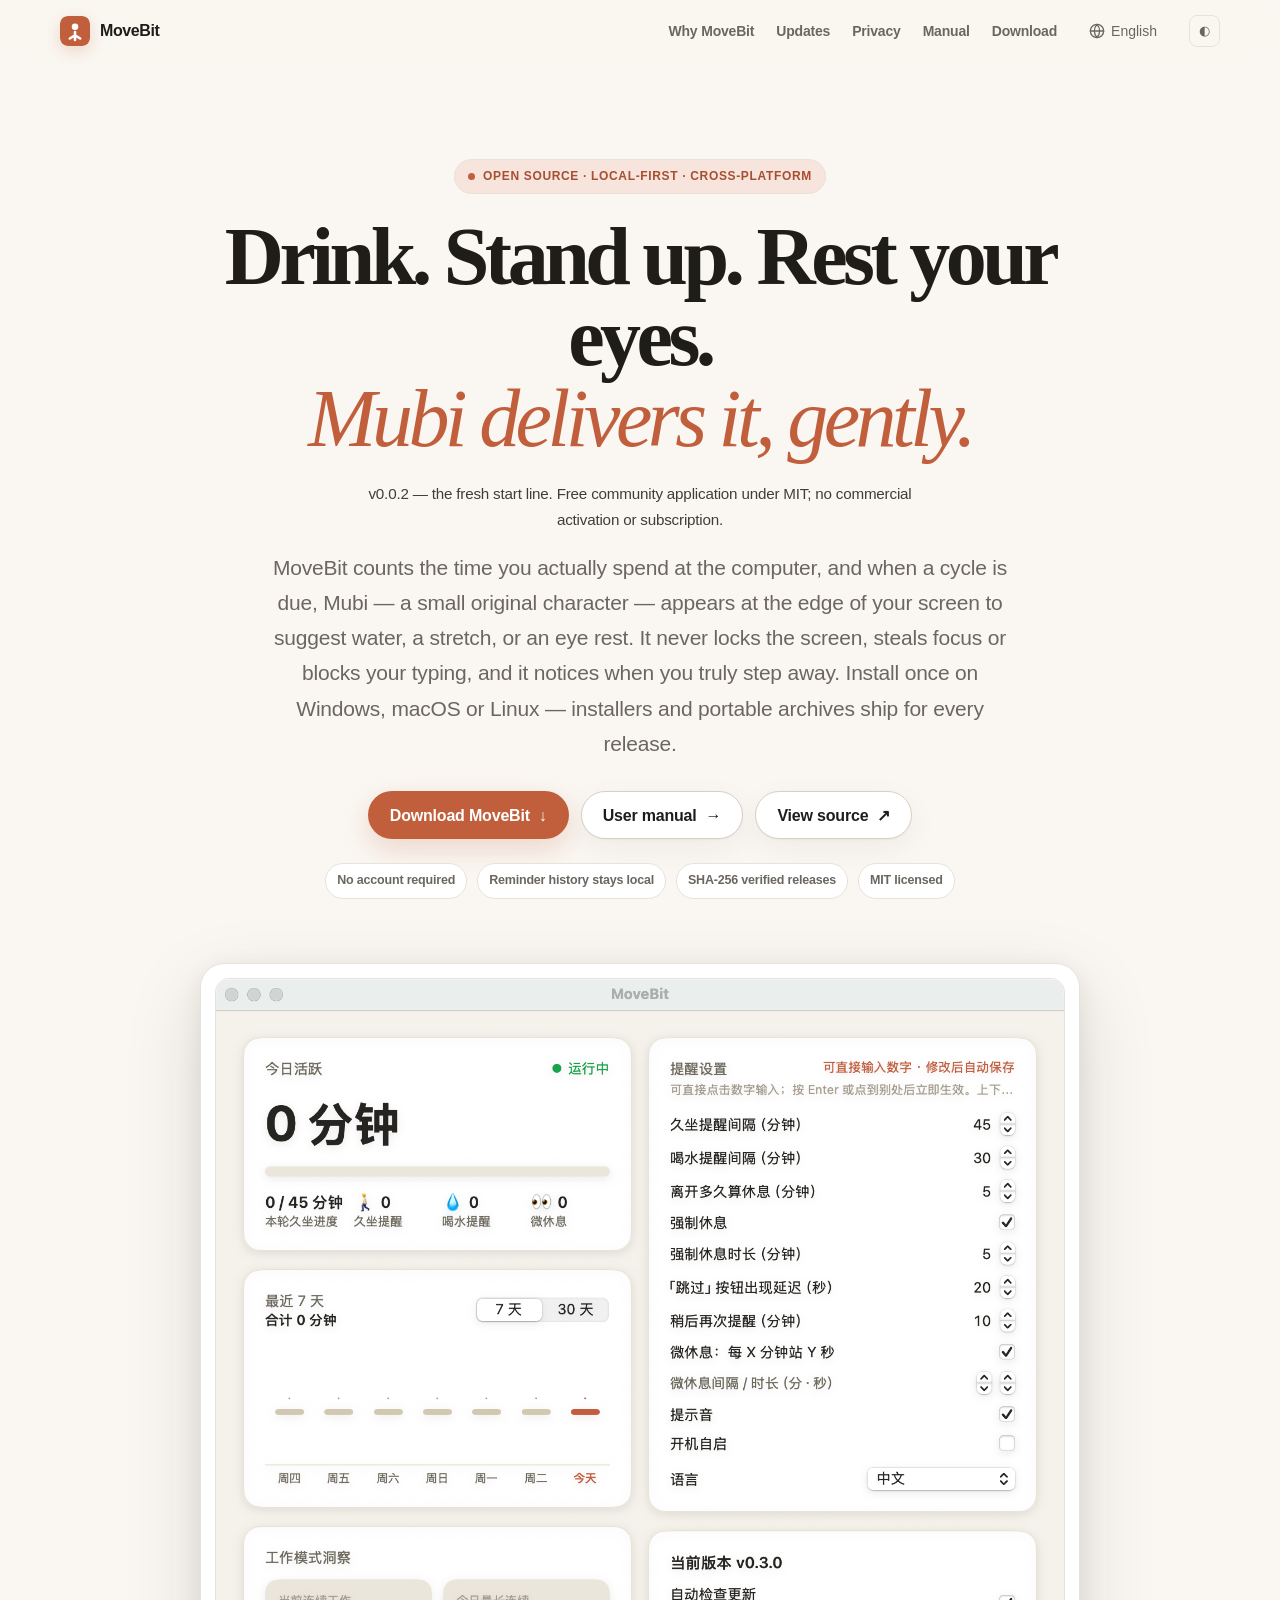
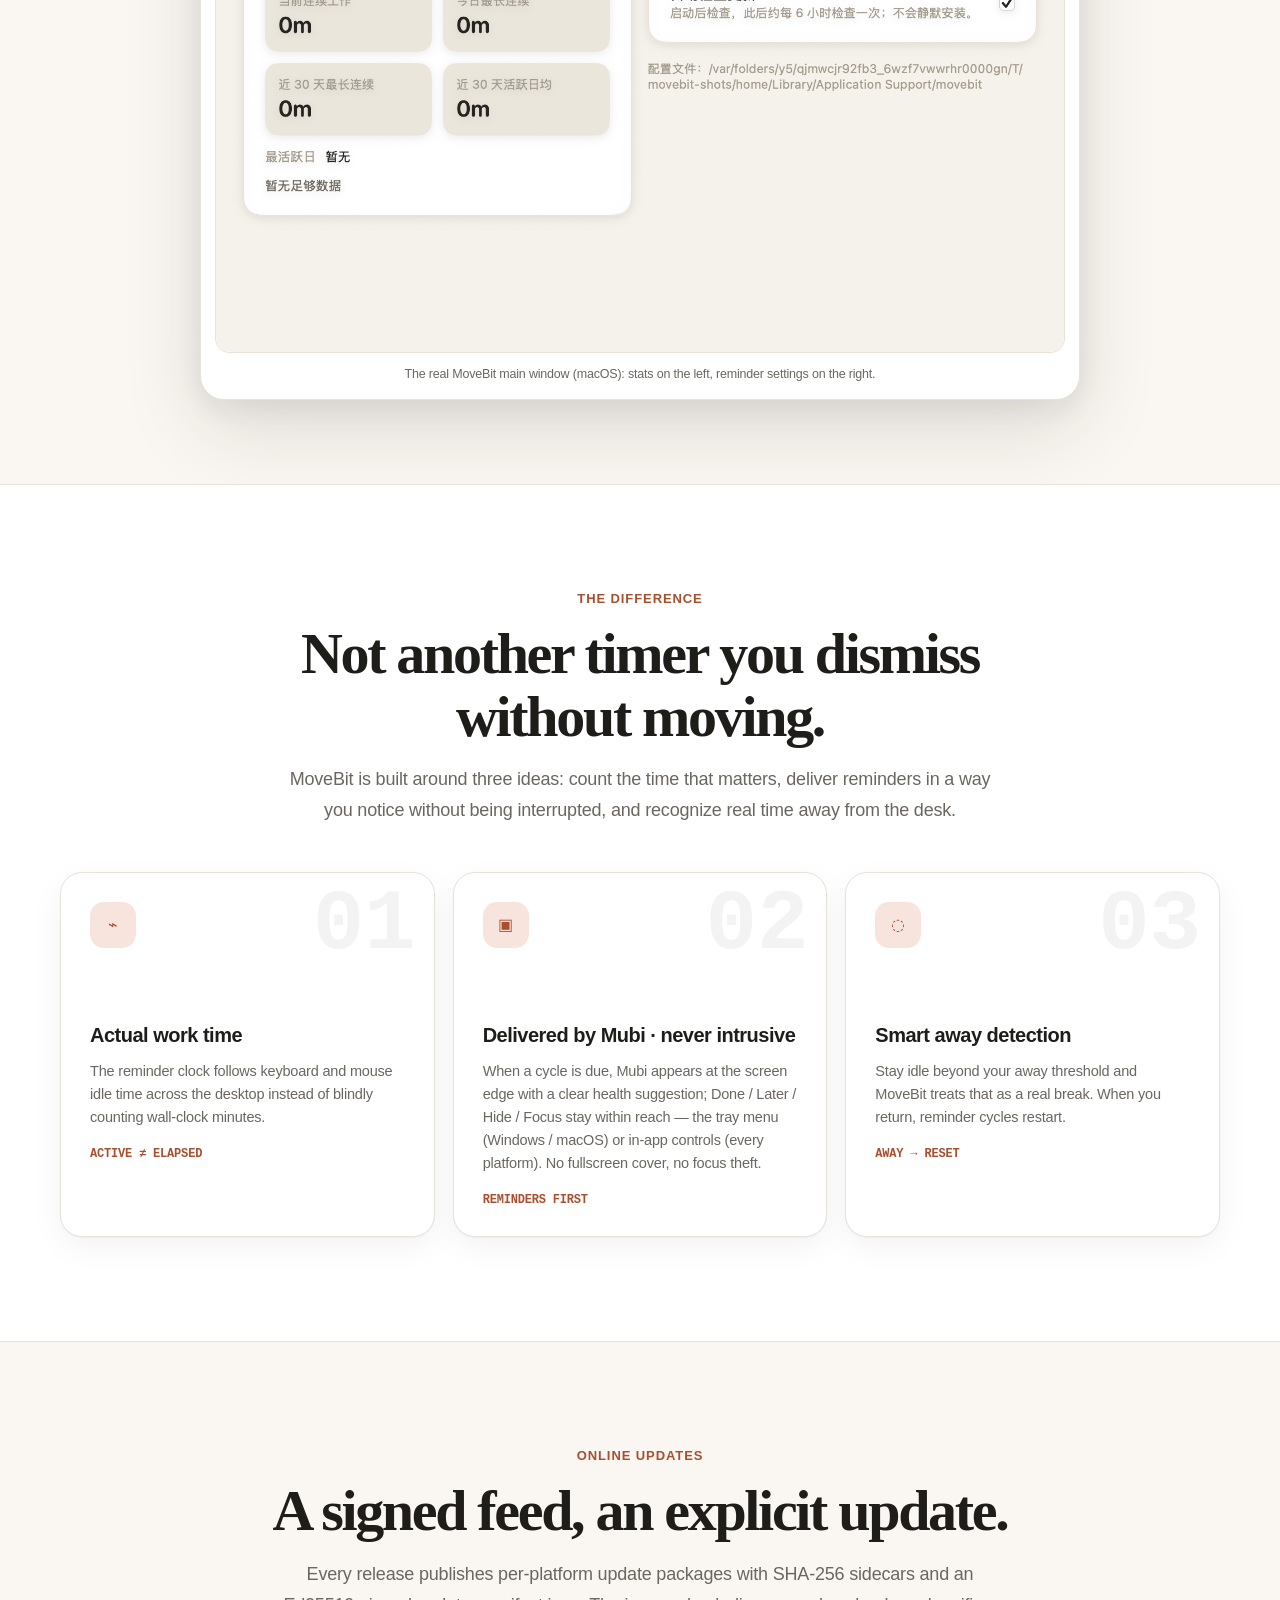
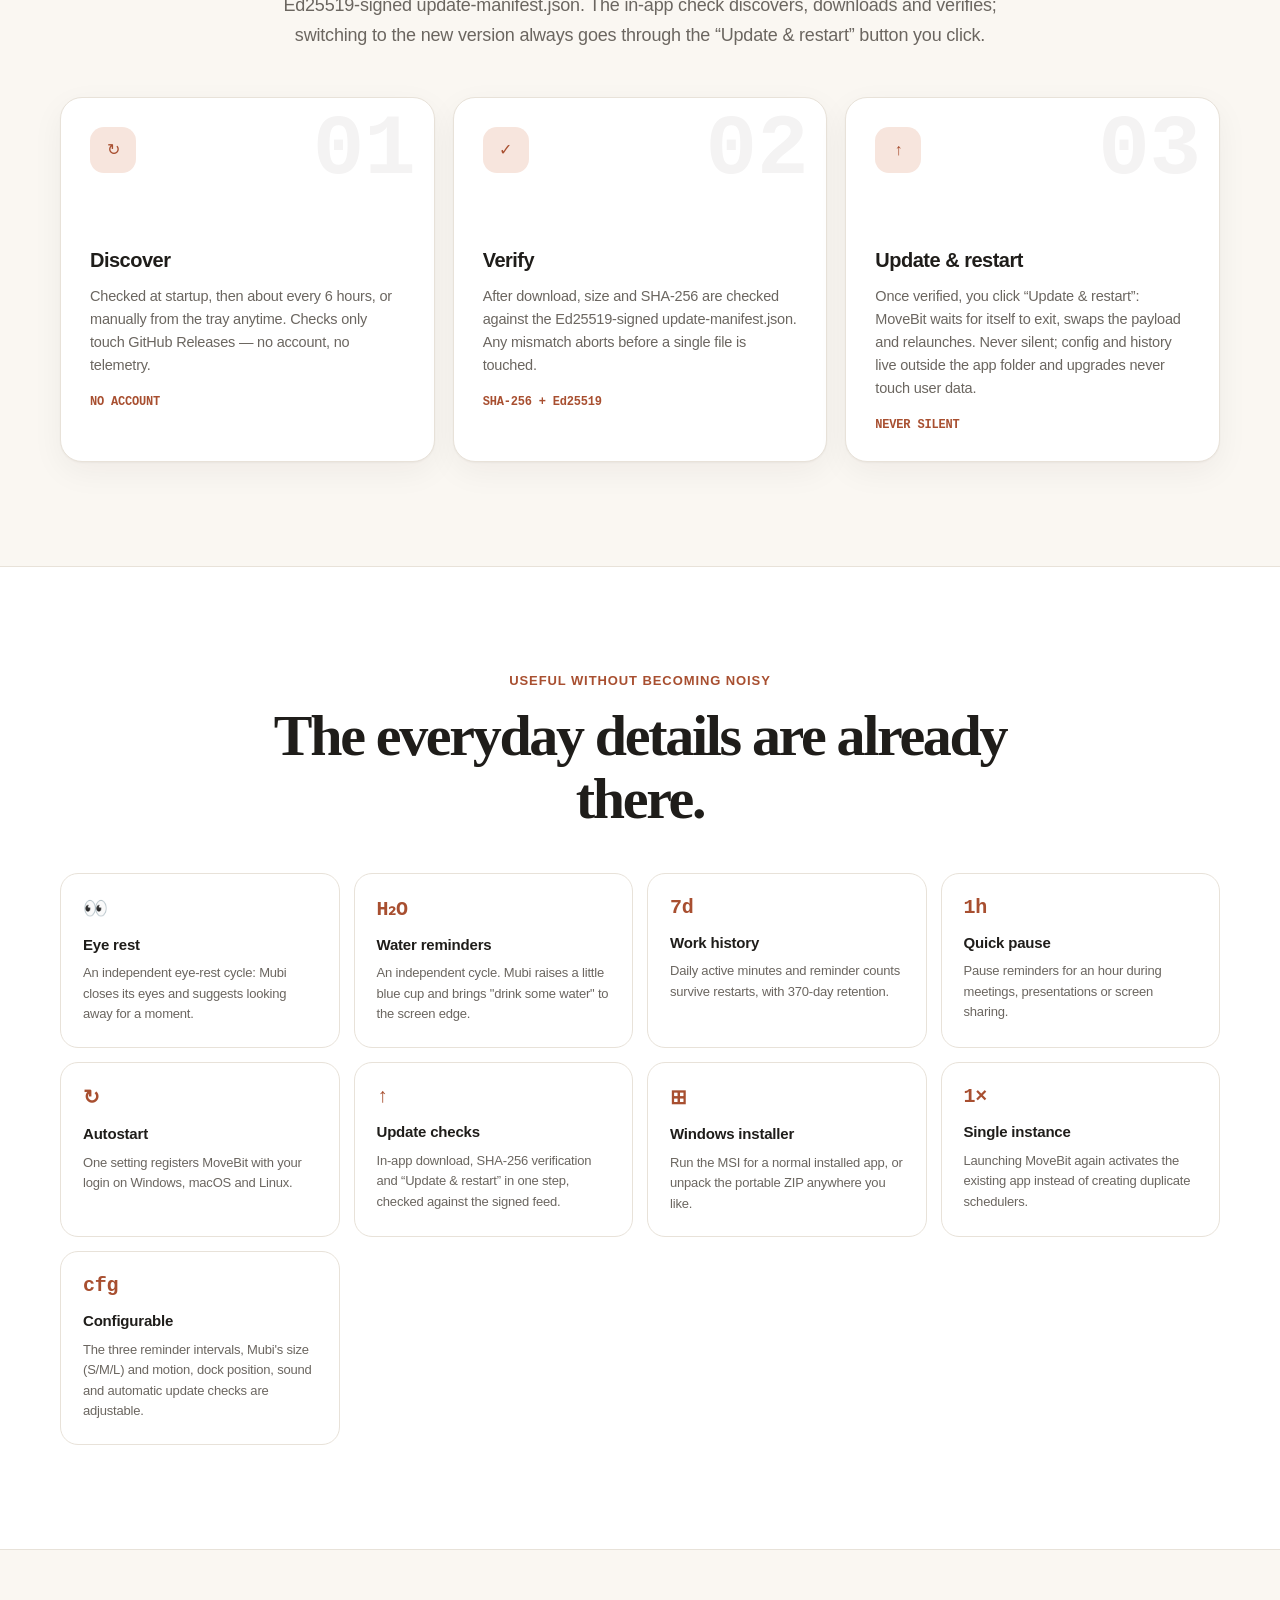
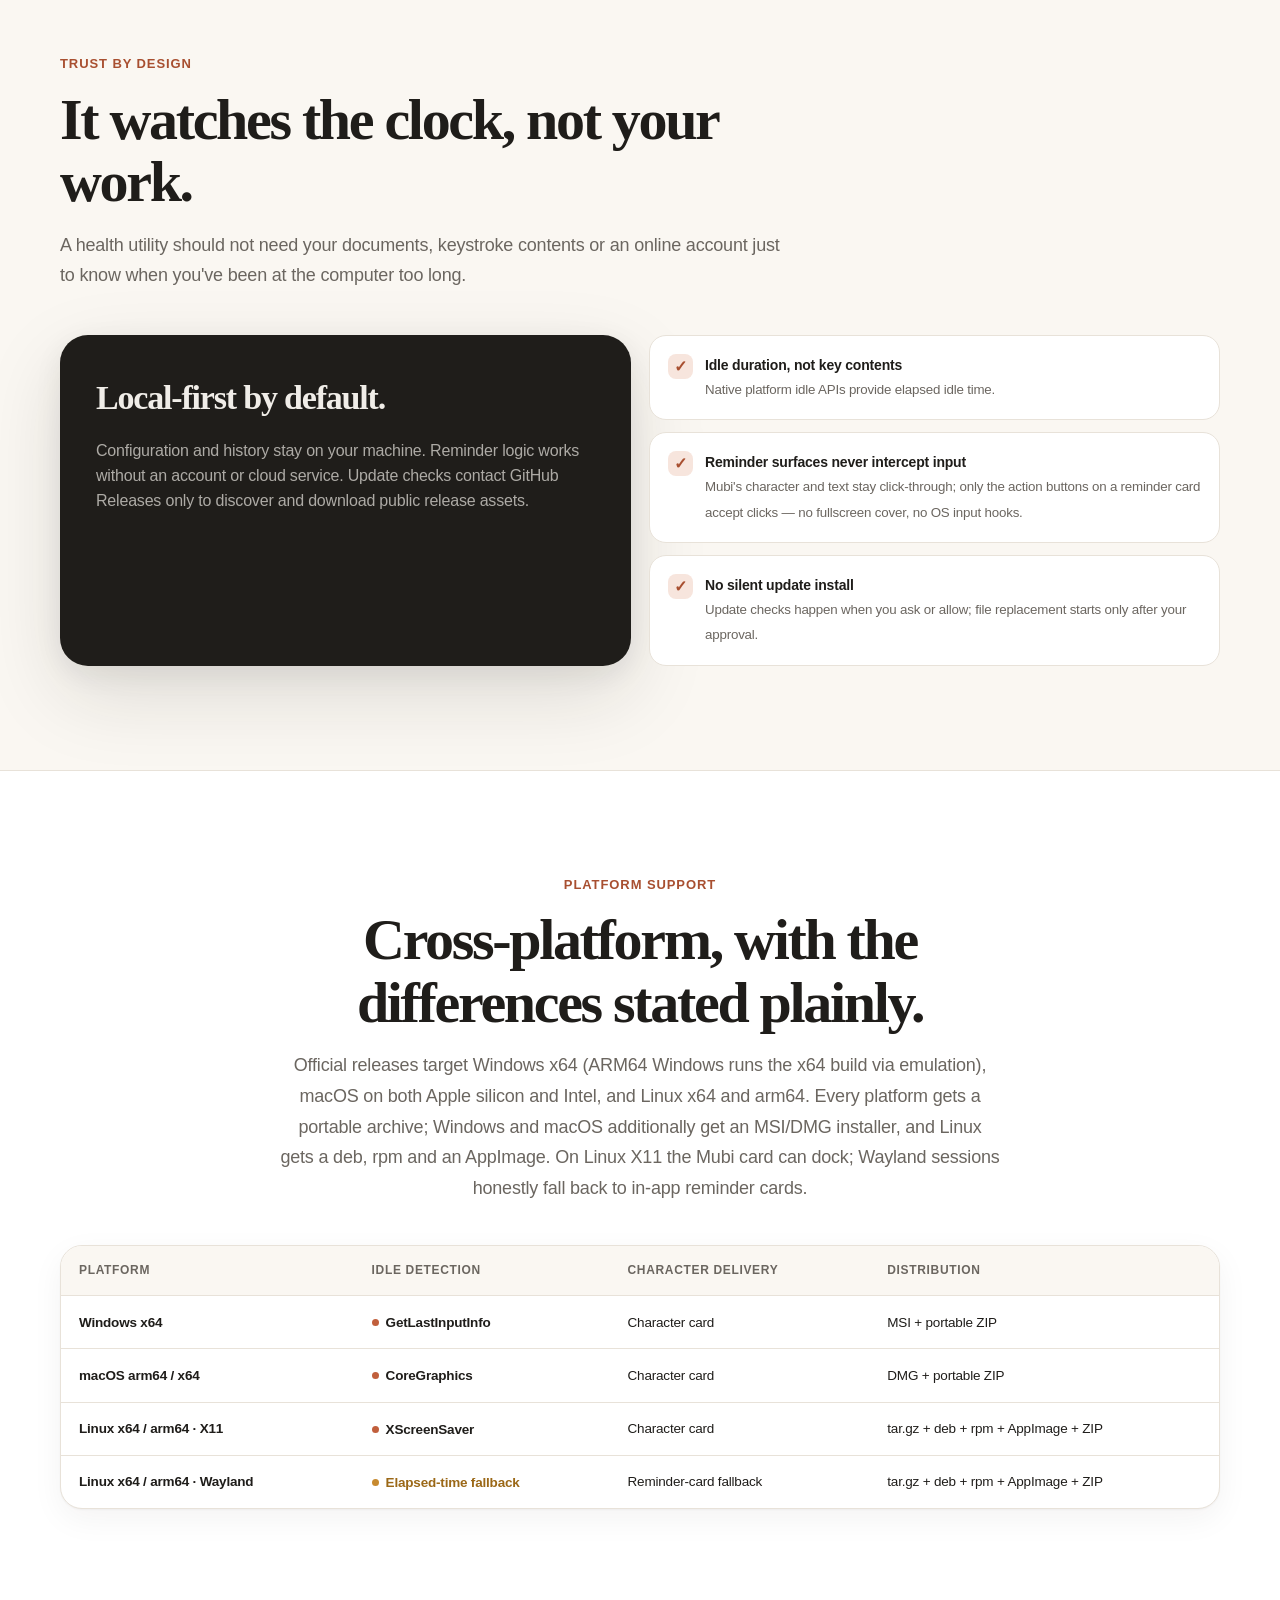
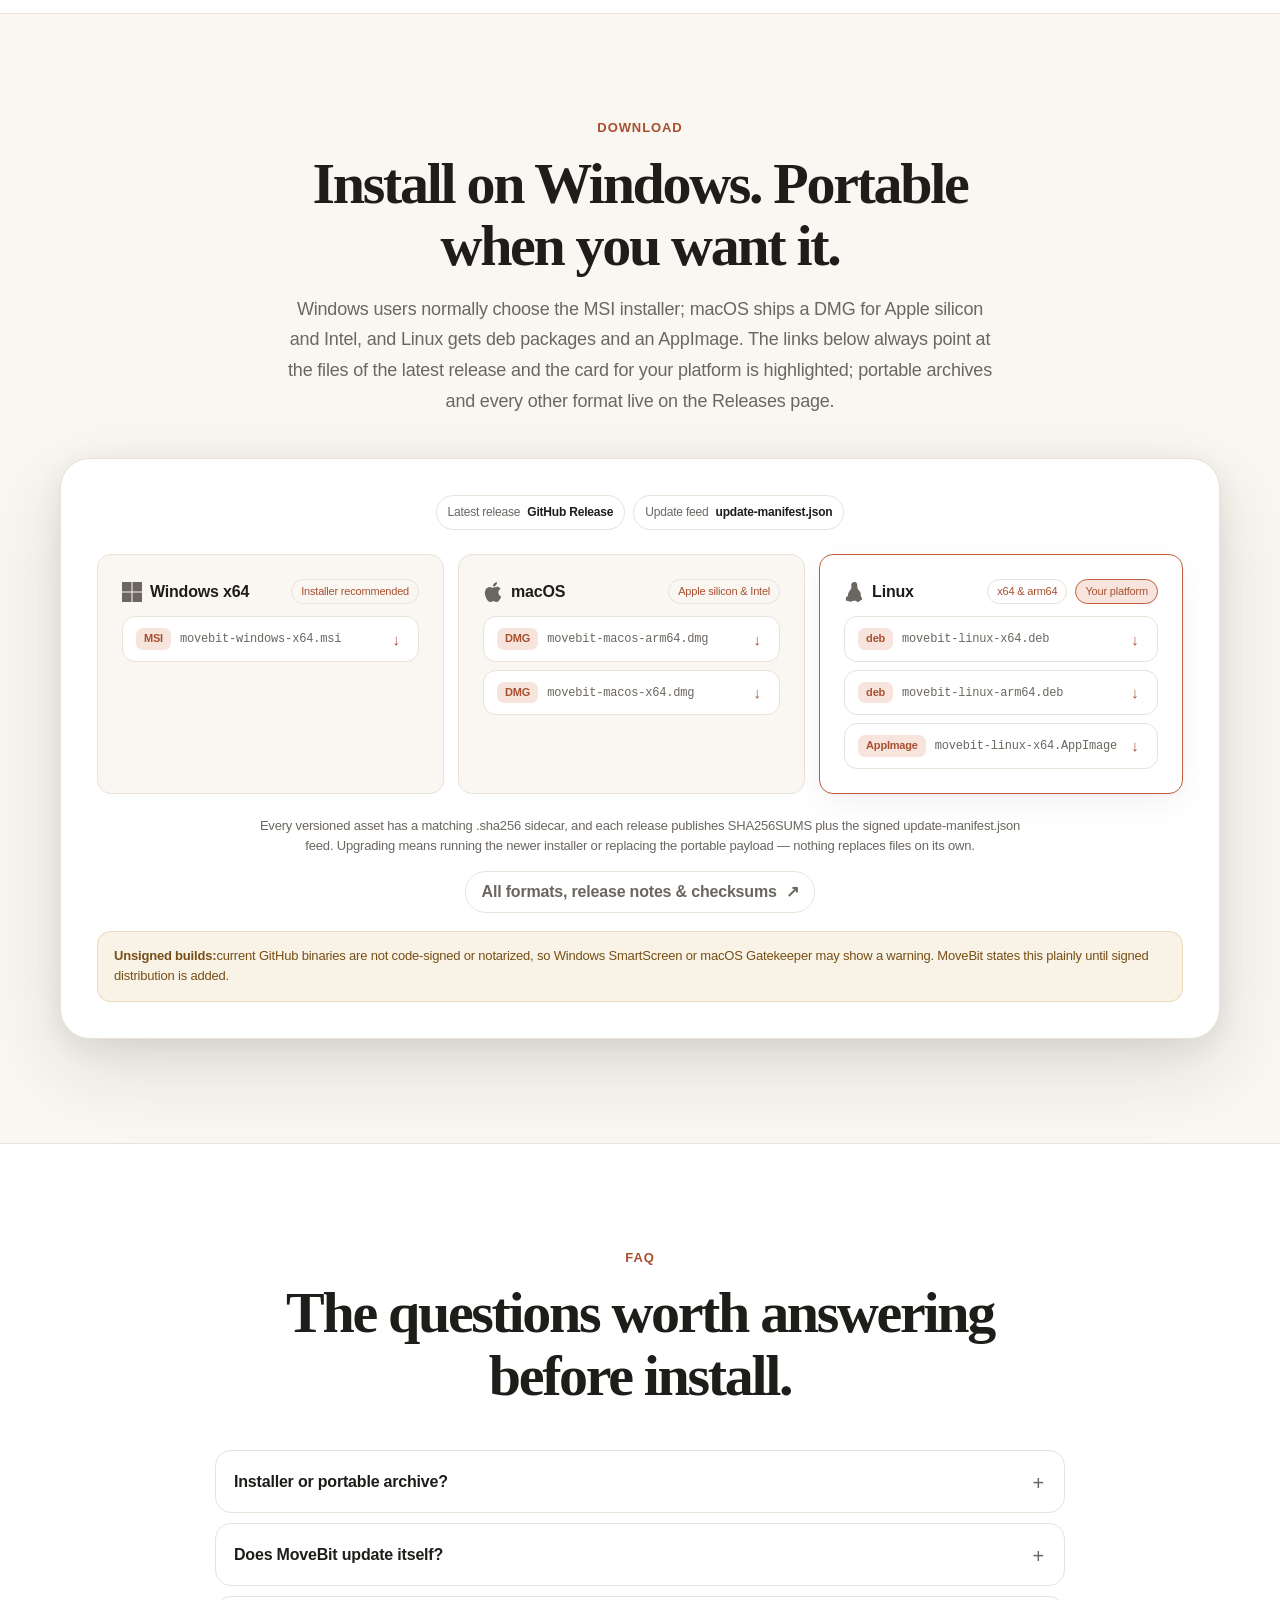
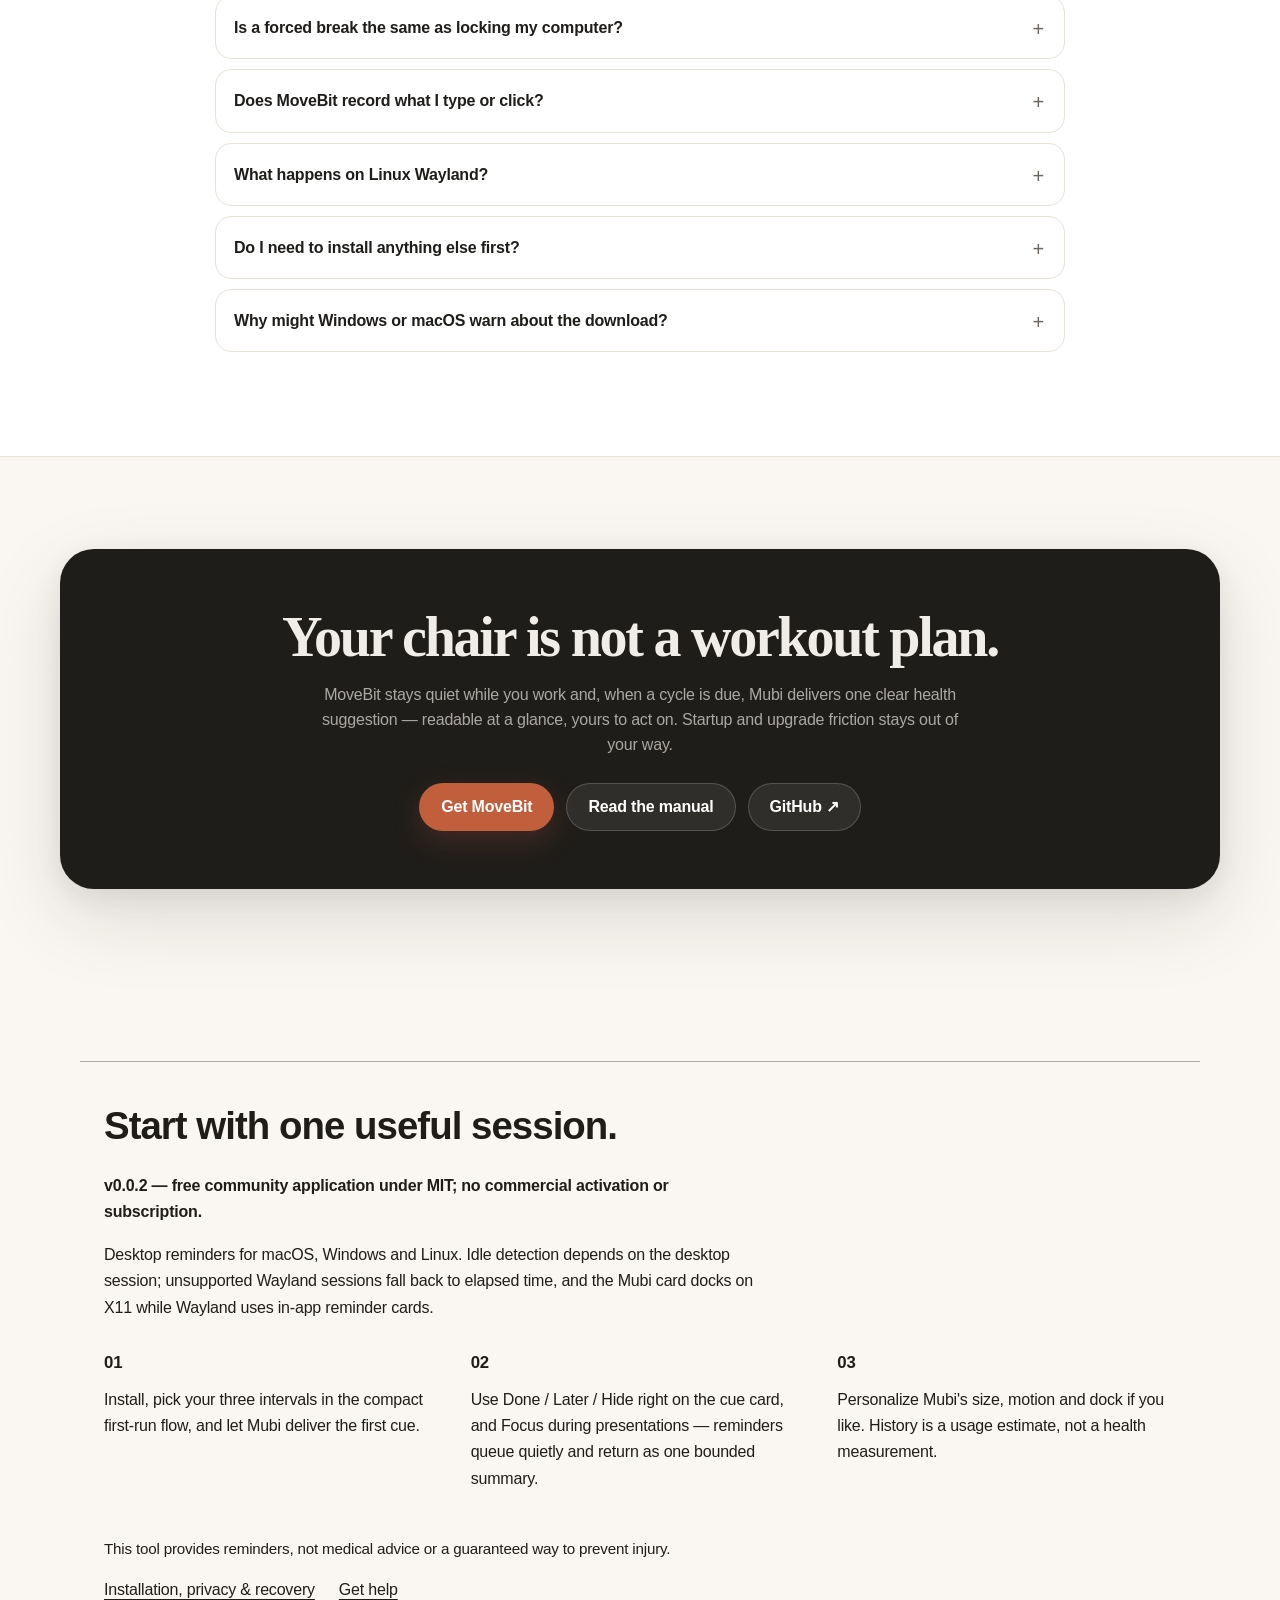
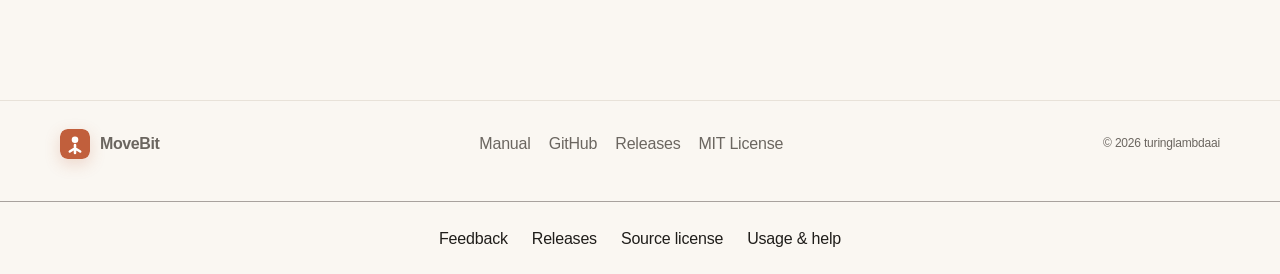
==== commit 1934d54e: "docs(site): accurate platform and cue-control wording on the homepage and manual The manual still de" ====
--- a/docs/index.html
+++ b/docs/index.html
@@ -110,7 +110,7 @@
             <span data-i18n="hero.h1a">久坐、喝水、护眼——</span><br>
             <span class="accent" data-i18n="hero.h1b">由小家伙沐比温柔提醒。</span>
           </h1>
-<p class="reader-en product-availability" lang="en">v0.0.1 — the fresh start. Free community application under MIT; no commercial activation or subscription.</p><p class="reader-zh product-availability" lang="zh">v0.0.1 —— 全新起点。MIT 许可的免费社区应用，不接商业激活或订阅。</p>
+<p class="reader-en product-availability" lang="en">v0.0.2 — the fresh start line. Free community application under MIT; no commercial activation or subscription.</p><p class="reader-zh product-availability" lang="zh">v0.0.2 —— 全新起点。MIT 许可的免费社区应用，不接商业激活或订阅。</p>
           <p class="hero-lead animate" data-i18n="hero.lead">MoveBit 统计你真正操作电脑的活跃时长，到点由小家伙沐比在屏幕边缘温柔提醒：喝水、起身、让眼睛休息。它从不锁屏、不抢焦点、不打断输入；你真正离开工位时它也知道。Windows、macOS、Linux 一次安装即可，每个发布都同时提供安装器与便携压缩包。</p>
           <div class="hero-actions animate">
             <a class="btn btn-primary" id="hero-download" href="#download"><span data-i18n="hero.download">下载 MoveBit</span><span aria-hidden="true">↓</span></a>
@@ -150,7 +150,7 @@
           <article class="core-card animate" data-step="02">
             <div class="core-icon" aria-hidden="true">▣</div>
             <h3 data-i18n="why.c2.title">角色交付 · 永不打断</h3>
-            <p data-i18n="why.c2.body">到点时，小家伙沐比在屏幕边缘带着明确的健康建议出现；Done / 稍后 / 隐藏 / 专注永远可从托盘触达。没有全屏遮罩，没有焦点抢夺。</p>
+            <p data-i18n="why.c2.body">到点时，小家伙沐比在屏幕边缘带着明确的健康建议出现；做到 / 稍后 / 隐藏 / 专注永远触手可及——托盘菜单（Windows / macOS）或应用内控件（全平台）。没有全屏遮罩，没有焦点抢夺。</p>
             <div class="core-meta" data-i18n="why.c2.meta">提醒为本 · 角色为形</div>
           </article>
           <article class="core-card animate" data-step="03">
@@ -227,7 +227,7 @@
           </article>
           <div class="privacy-list">
             <div class="privacy-item animate"><span class="check">✓</span><span><strong data-i18n="priv.p1.title">读取空闲时长，而不是按键内容</strong><small data-i18n="priv.p1.body">使用系统原生空闲 API 获取经过的空闲时间。</small></span></div>
-            <div class="privacy-item animate"><span class="check">✓</span><span><strong data-i18n="priv.p2.title">提醒界面不拦截任何输入</strong><small data-i18n="priv.p2.body">沐比的面板整体鼠标穿透，也没有全屏遮罩或系统级输入钩子。</small></span></div>
+            <div class="privacy-item animate"><span class="check">✓</span><span><strong data-i18n="priv.p2.title">提醒界面不拦截任何输入</strong><small data-i18n="priv.p2.body">沐比的角色与文字保持鼠标穿透，只有提醒卡上的操作按钮可点；没有全屏遮罩或系统级输入钩子。</small></span></div>
             <div class="privacy-item animate"><span class="check">✓</span><span><strong data-i18n="priv.p3.title">不静默强制安装更新</strong><small data-i18n="priv.p3.body">检查更新在你主动点击或明确允许时发生；替换程序文件只会经过你的确认。</small></span></div>
           </div>
         </div>
@@ -239,7 +239,7 @@
         <div class="center-head">
           <div class="section-kicker animate" data-i18n="plat.kicker">平台支持</div>
           <h2 class="section-title animate" data-i18n="plat.title">跨平台，但把不同平台的差异说清楚。</h2>
-          <p class="section-lead animate" data-i18n="plat.lead">当前正式发布支持 Windows x64（ARM64 Windows 通过模拟运行 x64 构建）、Apple silicon 与 Intel 的 macOS，以及 Linux x64 与 arm64。每个平台都有便携压缩包；Windows 与 macOS 额外提供 MSI/DMG 安装器，Linux 提供 deb、rpm 与 AppImage。Linux X11 下沐比角色卡可停靠显示；Wayland 会话诚实回退为系统通知。</p>
+          <p class="section-lead animate" data-i18n="plat.lead">当前正式发布支持 Windows x64（ARM64 Windows 通过模拟运行 x64 构建）、Apple silicon 与 Intel 的 macOS，以及 Linux x64 与 arm64。每个平台都有便携压缩包；Windows 与 macOS 额外提供 MSI/DMG 安装器，Linux 提供 deb、rpm 与 AppImage。Linux X11 下沐比角色卡可停靠显示；Wayland 会话诚实回退为应用内提醒卡。</p>
         </div>
 
         <div class="support-wrap animate">
@@ -249,7 +249,7 @@
               <tr><td><strong>Windows x64</strong></td><td><span class="status">GetLastInputInfo</span></td><td data-i18n="plat.all">角色卡</td><td data-i18n="plat.dist.win">MSI + 便携 ZIP</td></tr>
               <tr><td><strong>macOS arm64 / x64</strong></td><td><span class="status">CoreGraphics</span></td><td data-i18n="plat.all2">角色卡</td><td data-i18n="plat.dist.mac">DMG + 便携 ZIP</td></tr>
               <tr><td><strong>Linux x64 / arm64 · X11</strong></td><td><span class="status">XScreenSaver</span></td><td data-i18n="plat.all3">角色卡</td><td data-i18n="plat.dist.linux">tar.gz + deb + rpm + AppImage + ZIP</td></tr>
-              <tr><td><strong>Linux x64 / arm64 · Wayland</strong></td><td><span class="status fallback" data-i18n="plat.fallback">自然时间降级</span></td><td data-i18n="plat.supported">通知回退</td><td data-i18n="plat.dist.linux2">tar.gz + deb + rpm + AppImage + ZIP</td></tr>
+              <tr><td><strong>Linux x64 / arm64 · Wayland</strong></td><td><span class="status fallback" data-i18n="plat.fallback">自然时间降级</span></td><td data-i18n="plat.supported">提醒卡回退</td><td data-i18n="plat.dist.linux2">tar.gz + deb + rpm + AppImage + ZIP</td></tr>
             </tbody>
           </table>
         </div>
@@ -308,9 +308,9 @@
         <div class="faq">
           <details class="animate"><summary data-i18n="faq.q1">选安装版还是便携版？</summary><p data-i18n="faq.a1">日常长期使用推荐安装版：Windows MSI 或 macOS DMG。它给 MoveBit 一个稳定的位置、开始菜单/启动台入口和标准卸载。临时使用、U 盘、受管电脑不希望安装，或者你偏爱便携软件时再选便携 ZIP、Linux tar.gz 或 AppImage。</p></details>
           <details class="animate"><summary data-i18n="faq.q2">MoveBit 支持在线更新吗？</summary><p data-i18n="faq.a2">支持。「检查更新」读取 Ed25519 签名的 update-manifest.json，发现新版本后下载并做 SHA-256 校验，全部通过再由你点击「更新并重启」完成换新。任何一步校验失败都会中止，当前版本原封不动。</p></details>
-          <details class="animate"><summary data-i18n="faq.q3">还有全屏强制休息吗？</summary><p data-i18n="faq.a3">没有。v0.0.1 起全屏强制休息已从产品中移除：提醒由屏幕边缘的沐比角色或系统通知交付，永远不会遮盖屏幕、抢夺焦点或拦截输入。</p></details>
+          <details class="animate"><summary data-i18n="faq.q3">还有全屏强制休息吗？</summary><p data-i18n="faq.a3">没有。v0.0.1 起全屏强制休息已从产品中移除：提醒由屏幕边缘的沐比角色或应用内提醒卡交付，永远不会遮盖屏幕、抢夺焦点或拦截输入。</p></details>
           <details class="animate"><summary data-i18n="faq.q4">MoveBit 会记录我输入或点击了什么吗？</summary><p data-i18n="faq.a4">不会。空闲检测模块只向操作系统询问距离上次用户输入过去了多久；提醒逻辑需要空闲时长，而不是按键、文档或点击内容。</p></details>
-          <details class="animate"><summary data-i18n="faq.q5">Linux Wayland 下会怎样？</summary><p data-i18n="faq.a5">提醒与在线更新照常工作。Wayland 合成器不提供可靠的窗口定位与穿透保证，因此沐比角色卡在 X11 会话停靠，Wayland 会话诚实回退为系统通知。</p></details>
+          <details class="animate"><summary data-i18n="faq.q5">Linux Wayland 下会怎样？</summary><p data-i18n="faq.a5">提醒与在线更新照常工作。Wayland 合成器不提供可靠的窗口定位与穿透保证，因此沐比角色卡在 X11 会话停靠，Wayland 会话诚实回退为应用内提醒卡。</p></details>
           <details class="animate"><summary data-i18n="faq.q6">需要另外安装别的运行时吗？</summary><p data-i18n="faq.a6">使用打包 Release 时不需要。MoveBit 自带所需的一切——Linux 上唯一的外部依赖是 GTK 4 及其系统库。</p></details>
           <details class="animate"><summary data-i18n="faq.q7">为什么 Windows 或 macOS 可能对下载文件发出警告？</summary><p data-i18n="faq.a7">当前社区构建尚未签名。代码签名 / 公证属于额外的发布者身份信号，也是下一项重要的分发体验改进。</p></details>
         </div>
@@ -331,7 +331,7 @@
       </div>
     </section>
   <section id="start-here" class="product-start" aria-label="Get started / 开始使用">
-<h2 class="reader-en " lang="en">Start with one useful session.</h2><h2 class="reader-zh " lang="zh">从一次有效使用开始。</h2><p class="reader-en start-status" lang="en">v0.0.1 — free community application under MIT; no commercial activation or subscription.</p><p class="reader-zh start-status" lang="zh">v0.0.1 —— MIT 许可的免费社区应用，不接商业激活或订阅。</p><p class="reader-en " lang="en">Desktop reminders for macOS, Windows and Linux. Idle detection depends on the desktop session; unsupported Wayland sessions fall back to elapsed time, and the Mubi card docks on X11 while Wayland uses system notifications.</p><p class="reader-zh " lang="zh">提供 macOS、Windows、Linux 桌面提醒。空闲检测依赖桌面会话；不支持的 Wayland 会话回退为经过时间计时，沐比角色卡在 X11 停靠、Wayland 使用系统通知。</p><div class="product-start-grid"><article><h3 class="reader-en " lang="en">01</h3><h3 class="reader-zh " lang="zh">01</h3><p class="reader-en " lang="en">Install, pick your three intervals in the compact first-run flow, and let Mubi deliver the first cue.</p><p class="reader-zh " lang="zh">安装后在小巧的首启流程里定好三个间隔，让沐比送出第一条提醒。</p></article><article><h3 class="reader-en " lang="en">02</h3><h3 class="reader-zh " lang="zh">02</h3><p class="reader-en " lang="en">Use Done / Later / Hide from the tray, and Focus during presentations — reminders queue quietly and return as one bounded summary.</p><p class="reader-zh " lang="zh">从托盘使用做到 / 稍后 / 隐藏；演示时开专注——提醒安静排队，结束后合并为一条有界汇总。</p></article><article><h3 class="reader-en " lang="en">03</h3><h3 class="reader-zh " lang="zh">03</h3><p class="reader-en " lang="en">Personalize Mubi's size, motion and dock if you like. History is a usage estimate, not a health measurement.</p><p class="reader-zh " lang="zh">喜欢的话给沐比选尺寸、动效与停靠位。历史数据属于使用估计，不是健康测量。</p></article></div><p class="reader-en start-limits" lang="en">This tool provides reminders, not medical advice or a guaranteed way to prevent injury.</p><p class="reader-zh start-limits" lang="zh">本工具提供提醒，不提供医疗建议或预防损伤保证。</p><div class="start-links"><a class="reader-en" lang="en" href="https://github.com/turinglambdaai/movebit/blob/main/docs/USER-GUIDE.md">Installation, privacy &amp; recovery</a><a class="reader-zh" lang="zh" href="https://github.com/turinglambdaai/movebit/blob/main/docs/USER-GUIDE.zh-CN.md">安装、隐私与恢复</a><a href="https://github.com/turinglambdaai/movebit/issues"><span class="reader-en " lang="en">Get help</span><span class="reader-zh " lang="zh">反馈与帮助</span></a></div></section>
+<h2 class="reader-en " lang="en">Start with one useful session.</h2><h2 class="reader-zh " lang="zh">从一次有效使用开始。</h2><p class="reader-en start-status" lang="en">v0.0.2 — free community application under MIT; no commercial activation or subscription.</p><p class="reader-zh start-status" lang="zh">v0.0.2 —— MIT 许可的免费社区应用，不接商业激活或订阅。</p><p class="reader-en " lang="en">Desktop reminders for macOS, Windows and Linux. Idle detection depends on the desktop session; unsupported Wayland sessions fall back to elapsed time, and the Mubi card docks on X11 while Wayland uses in-app reminder cards.</p><p class="reader-zh " lang="zh">提供 macOS、Windows、Linux 桌面提醒。空闲检测依赖桌面会话；不支持的 Wayland 会话回退为经过时间计时，沐比角色卡在 X11 停靠、Wayland 使用应用内提醒卡。</p><div class="product-start-grid"><article><h3 class="reader-en " lang="en">01</h3><h3 class="reader-zh " lang="zh">01</h3><p class="reader-en " lang="en">Install, pick your three intervals in the compact first-run flow, and let Mubi deliver the first cue.</p><p class="reader-zh " lang="zh">安装后在小巧的首启流程里定好三个间隔，让沐比送出第一条提醒。</p></article><article><h3 class="reader-en " lang="en">02</h3><h3 class="reader-zh " lang="zh">02</h3><p class="reader-en " lang="en">Use Done / Later / Hide right on the cue card, and Focus during presentations — reminders queue quietly and return as one bounded summary.</p><p class="reader-zh " lang="zh">在提醒卡上直接使用做到 / 稍后 / 隐藏；演示时开专注——提醒安静排队，结束后合并为一条有界汇总。</p></article><article><h3 class="reader-en " lang="en">03</h3><h3 class="reader-zh " lang="zh">03</h3><p class="reader-en " lang="en">Personalize Mubi's size, motion and dock if you like. History is a usage estimate, not a health measurement.</p><p class="reader-zh " lang="zh">喜欢的话给沐比选尺寸、动效与停靠位。历史数据属于使用估计，不是健康测量。</p></article></div><p class="reader-en start-limits" lang="en">This tool provides reminders, not medical advice or a guaranteed way to prevent injury.</p><p class="reader-zh start-limits" lang="zh">本工具提供提醒，不提供医疗建议或预防损伤保证。</p><div class="start-links"><a class="reader-en" lang="en" href="https://github.com/turinglambdaai/movebit/blob/main/docs/USER-GUIDE.md">Installation, privacy &amp; recovery</a><a class="reader-zh" lang="zh" href="https://github.com/turinglambdaai/movebit/blob/main/docs/USER-GUIDE.zh-CN.md">安装、隐私与恢复</a><a href="https://github.com/turinglambdaai/movebit/issues"><span class="reader-en " lang="en">Get help</span><span class="reader-zh " lang="zh">反馈与帮助</span></a></div></section>
 </main>
 
   <footer class="footer">
@@ -364,7 +364,7 @@
         "why.title": "不是又一个被你顺手关掉的计时器。",
         "why.lead": "MoveBit 围绕三件事设计：只累计真正重要的活跃时间、让提醒以不被忽略又不打断的方式出现、识别你实际离开工位的休息。",
         "why.c1.title": "真实活跃时长", "why.c1.body": "提醒时钟参考整个桌面的键鼠空闲时长，而不是机械累计自然时间。", "why.c1.meta": "活跃时间 ≠ 自然时间",
-        "why.c2.title": "角色交付 · 永不打断", "why.c2.body": "到点时，小家伙沐比在屏幕边缘带着明确的健康建议出现；Done / 稍后 / 隐藏 / 专注永远可从托盘触达。没有全屏遮罩，没有焦点抢夺。", "why.c2.meta": "提醒为本 · 角色为形",
+        "why.c2.title": "角色交付 · 永不打断", "why.c2.body": "到点时，小家伙沐比在屏幕边缘带着明确的健康建议出现；做到 / 稍后 / 隐藏 / 专注永远触手可及——托盘菜单（Windows / macOS）或应用内控件（全平台）。没有全屏遮罩，没有焦点抢夺。", "why.c2.meta": "提醒为本 · 角色为形",
         "why.c3.title": "聪明的离席识别", "why.c3.body": "空闲超过离席阈值后，MoveBit 会把这段时间视为一次真正的休息；回来后提醒周期重新开始。", "why.c3.meta": "离席 → 重置",
         "upd.kicker": "在线更新", "upd.title": "带签名的更新 feed，明确的更新动作。",
         "upd.lead": "每个发布都提供各平台的更新包、SHA-256 校验文件，以及 Ed25519 签名的 update-manifest.json。应用内「检查更新」负责发现、下载与校验；换成新版本永远经过你点击的「更新并重启」。",
@@ -385,15 +385,15 @@
         "priv.lead": "一个健康工具不应该为了判断你是否坐得太久，就需要读取文档、记录按键内容，或者要求你注册在线账户。",
         "priv.main.title": "默认就是本地优先。", "priv.main.body": "配置与历史记录保存在你的机器上，提醒逻辑无需账户或云服务。更新检查只会访问 GitHub Releases，用于发现和下载公开发布文件。",
         "priv.p1.title": "读取空闲时长，而不是按键内容", "priv.p1.body": "使用系统原生空闲 API 获取经过的空闲时间。",
-        "priv.p2.title": "提醒界面不拦截任何输入", "priv.p2.body": "沐比的面板整体鼠标穿透，也没有全屏遮罩或系统级输入钩子。",
+        "priv.p2.title": "提醒界面不拦截任何输入", "priv.p2.body": "沐比的角色与文字保持鼠标穿透，只有提醒卡上的操作按钮可点；没有全屏遮罩或系统级输入钩子。",
         "priv.p3.title": "不静默强制安装更新", "priv.p3.body": "检查更新在你主动点击或明确允许时发生；替换程序文件只会经过你的确认。",
         "plat.kicker": "平台支持", "plat.title": "跨平台，但把不同平台的差异说清楚。",
-        "plat.lead": "当前正式发布支持 Windows x64（ARM64 Windows 通过模拟运行 x64 构建）、Apple silicon 与 Intel 的 macOS，以及 Linux x64 与 arm64。每个平台都有便携压缩包；Windows 与 macOS 额外提供 MSI/DMG 安装器，Linux 提供 deb、rpm 与 AppImage。Linux X11 下沐比角色卡可停靠显示；Wayland 会话诚实回退为系统通知。",
+        "plat.lead": "当前正式发布支持 Windows x64（ARM64 Windows 通过模拟运行 x64 构建）、Apple silicon 与 Intel 的 macOS，以及 Linux x64 与 arm64。每个平台都有便携压缩包；Windows 与 macOS 额外提供 MSI/DMG 安装器，Linux 提供 deb、rpm 与 AppImage。Linux X11 下沐比角色卡可停靠显示；Wayland 会话诚实回退为应用内提醒卡。",
         "plat.th1": "平台", "plat.th2": "空闲检测", "plat.th3": "角色交付", "plat.th4": "分发",
         "plat.all": "角色卡", "plat.all2": "角色卡", "plat.all3": "角色卡",
         "plat.dist.win": "MSI + 便携 ZIP", "plat.dist.mac": "DMG + 便携 ZIP",
         "plat.dist.linux": "tar.gz + deb + rpm + AppImage + ZIP", "plat.dist.linux2": "tar.gz + deb + rpm + AppImage + ZIP",
-        "plat.fallback": "自然时间降级", "plat.supported": "通知回退",
+        "plat.fallback": "自然时间降级", "plat.supported": "提醒卡回退",
         "dl.kicker": "下载", "dl.title": "Windows 推荐安装；需要时，便携版一直都在。",
         "dl.lead": "Windows 用户通常选择 MSI 安装版；macOS 在 Apple silicon 和 Intel 上都提供 DMG，Linux 提供 deb 与 AppImage。下面的直链永远指向最新发布的文件，你所在平台的卡片会自动高亮；便携压缩包与其余格式都在 Releases 页。",
         "dl.badge.release": "最新版本", "dl.badge.feed": "更新 feed",
@@ -407,11 +407,11 @@
         "faq.q2": "MoveBit 支持在线更新吗？",
         "faq.a2": "支持。「检查更新」读取 Ed25519 签名的 update-manifest.json，发现新版本后下载并做 SHA-256 校验，全部通过再由你点击「更新并重启」完成换新。任何一步校验失败都会中止，当前版本原封不动。",
         "faq.q3": "还有全屏强制休息吗？",
-        "faq.a3": "没有。v0.0.1 起全屏强制休息已从产品中移除：提醒由屏幕边缘的沐比角色或系统通知交付，永远不会遮盖屏幕、抢夺焦点或拦截输入。",
+        "faq.a3": "没有。v0.0.1 起全屏强制休息已从产品中移除：提醒由屏幕边缘的沐比角色或应用内提醒卡交付，永远不会遮盖屏幕、抢夺焦点或拦截输入。",
         "faq.q4": "MoveBit 会记录我输入或点击了什么吗？",
         "faq.a4": "不会。空闲检测模块只向操作系统询问距离上次用户输入过去了多久；提醒逻辑需要空闲时长，而不是按键、文档或点击内容。",
         "faq.q5": "Linux Wayland 下会怎样？",
-        "faq.a5": "提醒与在线更新照常工作。Wayland 合成器不提供可靠的窗口定位与穿透保证，因此沐比角色卡在 X11 会话停靠，Wayland 会话诚实回退为系统通知。",
+        "faq.a5": "提醒与在线更新照常工作。Wayland 合成器不提供可靠的窗口定位与穿透保证，因此沐比角色卡在 X11 会话停靠，Wayland 会话诚实回退为应用内提醒卡。",
         "faq.q6": "需要另外安装别的运行时吗？",
         "faq.a6": "使用打包 Release 时不需要。MoveBit 自带所需的一切——Linux 上唯一的外部依赖是 GTK 4 及其系统库。",
         "faq.q7": "为什么 Windows 或 macOS 可能对下载文件发出警告？",
@@ -436,7 +436,7 @@
         "why.title": "Not another timer you dismiss without moving.",
         "why.lead": "MoveBit is built around three ideas: count the time that matters, deliver reminders in a way you notice without being interrupted, and recognize real time away from the desk.",
         "why.c1.title": "Actual work time", "why.c1.body": "The reminder clock follows keyboard and mouse idle time across the desktop instead of blindly counting wall-clock minutes.", "why.c1.meta": "ACTIVE ≠ ELAPSED",
-        "why.c2.title": "Delivered by Mubi · never intrusive", "why.c2.body": "When a cycle is due, Mubi appears at the screen edge with a clear health suggestion; Done / Later / Hide / Focus stay reachable from the tray. No fullscreen cover, no focus theft.", "why.c2.meta": "REMINDERS FIRST",
+        "why.c2.title": "Delivered by Mubi · never intrusive", "why.c2.body": "When a cycle is due, Mubi appears at the screen edge with a clear health suggestion; Done / Later / Hide / Focus stay within reach — the tray menu (Windows / macOS) or in-app controls (every platform). No fullscreen cover, no focus theft.", "why.c2.meta": "REMINDERS FIRST",
         "why.c3.title": "Smart away detection", "why.c3.body": "Stay idle beyond your away threshold and MoveBit treats that as a real break. When you return, reminder cycles restart.", "why.c3.meta": "AWAY → RESET",
         "upd.kicker": "Online updates", "upd.title": "A signed feed, an explicit update.",
         "upd.lead": "Every release publishes per-platform update packages with SHA-256 sidecars and an Ed25519-signed update-manifest.json. The in-app check discovers, downloads and verifies; switching to the new version always goes through the “Update & restart” button you click.",
@@ -457,15 +457,15 @@
         "priv.lead": "A health utility should not need your documents, keystroke contents or an online account just to know when you've been at the computer too long.",
         "priv.main.title": "Local-first by default.", "priv.main.body": "Configuration and history stay on your machine. Reminder logic works without an account or cloud service. Update checks contact GitHub Releases only to discover and download public release assets.",
         "priv.p1.title": "Idle duration, not key contents", "priv.p1.body": "Native platform idle APIs provide elapsed idle time.",
-        "priv.p2.title": "Reminder surfaces never intercept input", "priv.p2.body": "Mubi's panel is fully click-through — no fullscreen cover, no OS input hooks.",
+        "priv.p2.title": "Reminder surfaces never intercept input", "priv.p2.body": "Mubi's character and text stay click-through; only the action buttons on a reminder card accept clicks — no fullscreen cover, no OS input hooks.",
         "priv.p3.title": "No silent update install", "priv.p3.body": "Update checks happen when you ask or allow; file replacement starts only after your approval.",
         "plat.kicker": "Platform support", "plat.title": "Cross-platform, with the differences stated plainly.",
-        "plat.lead": "Official releases target Windows x64 (ARM64 Windows runs the x64 build via emulation), macOS on both Apple silicon and Intel, and Linux x64 and arm64. Every platform gets a portable archive; Windows and macOS additionally get an MSI/DMG installer, and Linux gets a deb, rpm and an AppImage. On Linux X11 the Mubi card can dock; Wayland sessions honestly fall back to system notifications.",
+        "plat.lead": "Official releases target Windows x64 (ARM64 Windows runs the x64 build via emulation), macOS on both Apple silicon and Intel, and Linux x64 and arm64. Every platform gets a portable archive; Windows and macOS additionally get an MSI/DMG installer, and Linux gets a deb, rpm and an AppImage. On Linux X11 the Mubi card can dock; Wayland sessions honestly fall back to in-app reminder cards.",
         "plat.th1": "Platform", "plat.th2": "Idle detection", "plat.th3": "Character delivery", "plat.th4": "Distribution",
         "plat.all": "Character card", "plat.all2": "Character card", "plat.all3": "Character card",
         "plat.dist.win": "MSI + portable ZIP", "plat.dist.mac": "DMG + portable ZIP",
         "plat.dist.linux": "tar.gz + deb + rpm + AppImage + ZIP", "plat.dist.linux2": "tar.gz + deb + rpm + AppImage + ZIP",
-        "plat.fallback": "Elapsed-time fallback", "plat.supported": "Notification fallback",
+        "plat.fallback": "Elapsed-time fallback", "plat.supported": "Reminder-card fallback",
         "dl.kicker": "Download", "dl.title": "Install on Windows. Portable when you want it.",
         "dl.lead": "Windows users normally choose the MSI installer; macOS ships a DMG for Apple silicon and Intel, and Linux gets deb packages and an AppImage. The links below always point at the files of the latest release and the card for your platform is highlighted; portable archives and every other format live on the Releases page.",
         "dl.badge.release": "Latest release", "dl.badge.feed": "Update feed",
@@ -479,11 +479,11 @@
         "faq.q2": "Does MoveBit update itself?",
         "faq.a2": "Yes. “Check for updates” reads the Ed25519-signed update-manifest.json, downloads the new version and verifies its SHA-256; only then does your click on “Update & restart” swap it in. Any failed check aborts and leaves the current version untouched.",
         "faq.q3": "Is a forced break the same as locking my computer?",
-        "faq.a3": "No. As of v0.0.1 the fullscreen forced break is removed from the product: reminders arrive through the edge-docked Mubi character or a system notification, never covering the screen, stealing focus or intercepting input.",
+        "faq.a3": "No. As of v0.0.1 the fullscreen forced break is removed from the product: reminders arrive through the edge-docked Mubi character or an in-app reminder card, never covering the screen, stealing focus or intercepting input.",
         "faq.q4": "Does MoveBit record what I type or click?",
         "faq.a4": "No. Idle providers ask the operating system how long it has been since user input; reminder logic needs elapsed idle duration, not keystroke, document or click contents.",
         "faq.q5": "What happens on Linux Wayland?",
-        "faq.a5": "Reminders and online updates work as usual. Wayland compositors provide no reliable window-placement or click-through guarantees, so the Mubi card docks on X11 sessions and Wayland sessions honestly fall back to system notifications.",
+        "faq.a5": "Reminders and online updates work as usual. Wayland compositors provide no reliable window-placement or click-through guarantees, so the Mubi card docks on X11 sessions and Wayland sessions honestly fall back to in-app reminder cards.",
         "faq.q6": "Do I need to install anything else first?",
         "faq.a6": "No for packaged releases. MoveBit bundles everything it needs — on Linux, GTK 4 and its system libraries are the only external dependency.",
         "faq.q7": "Why might Windows or macOS warn about the download?",
